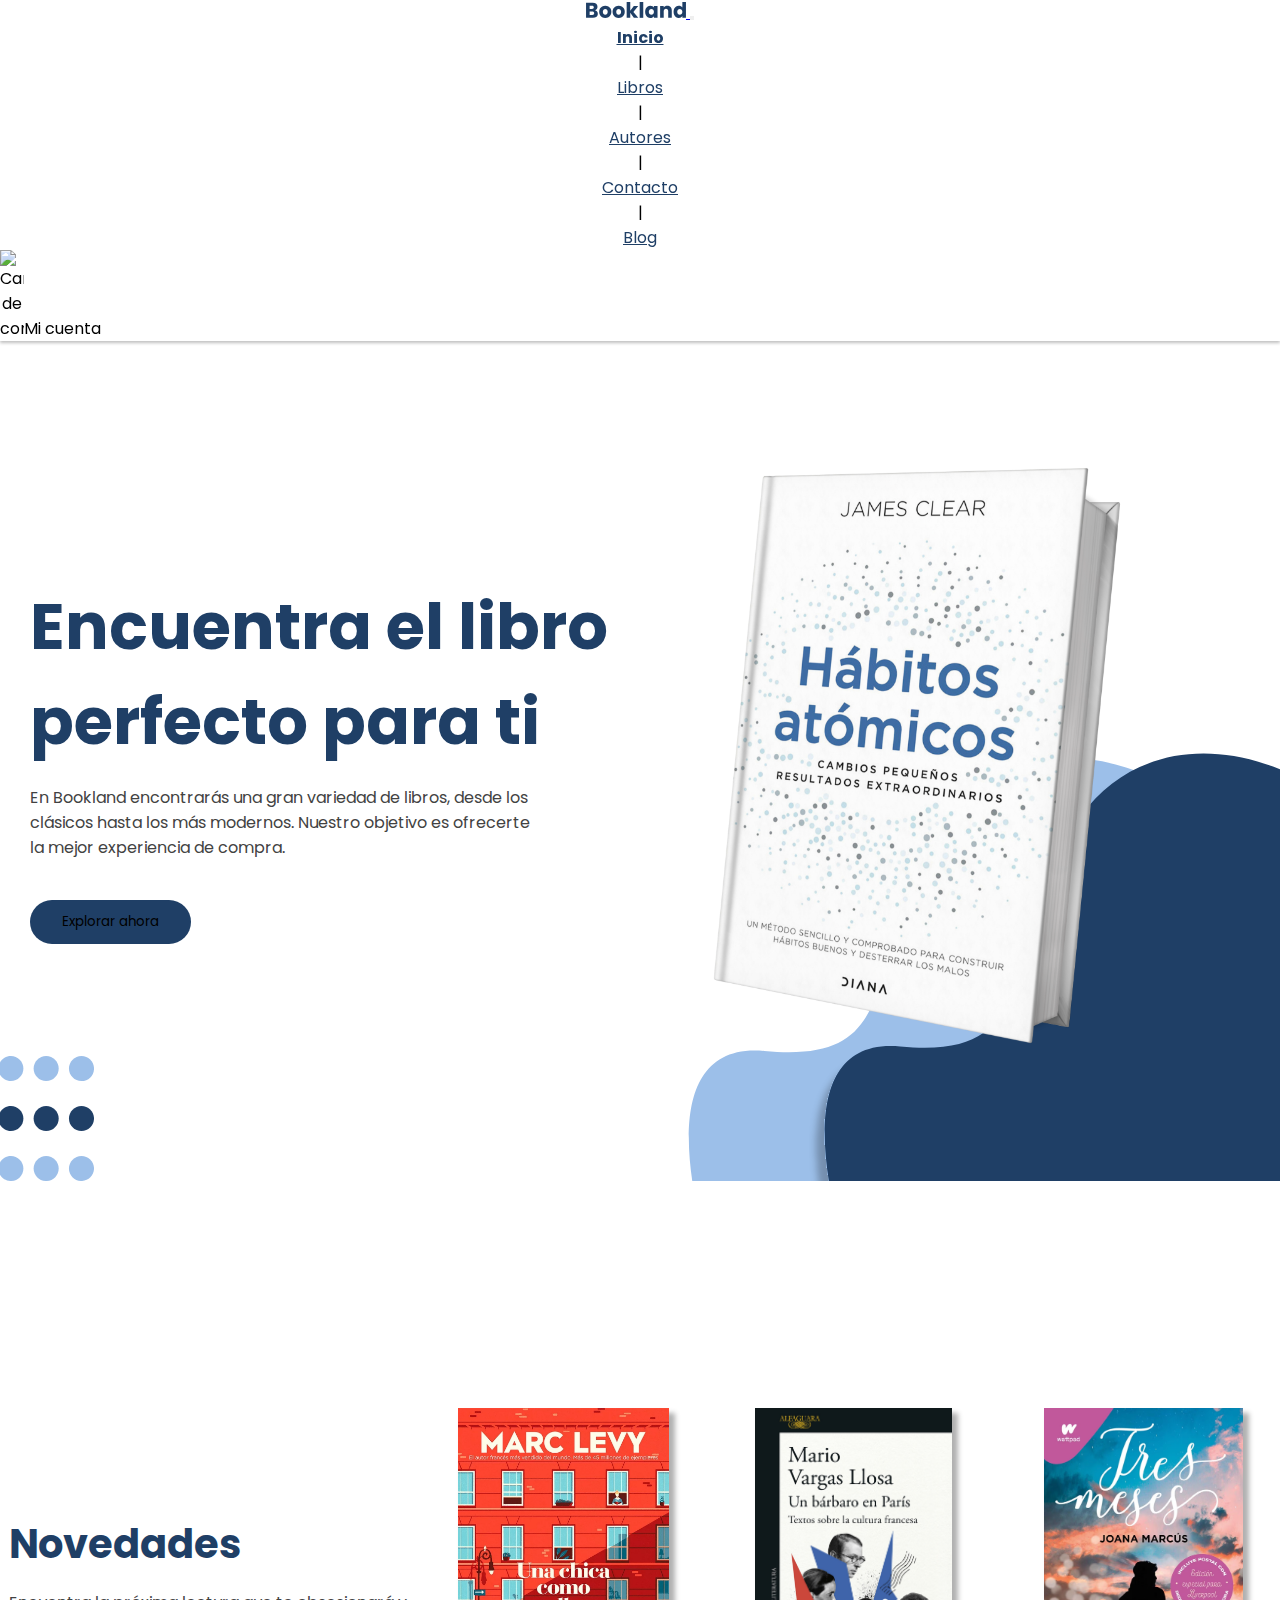
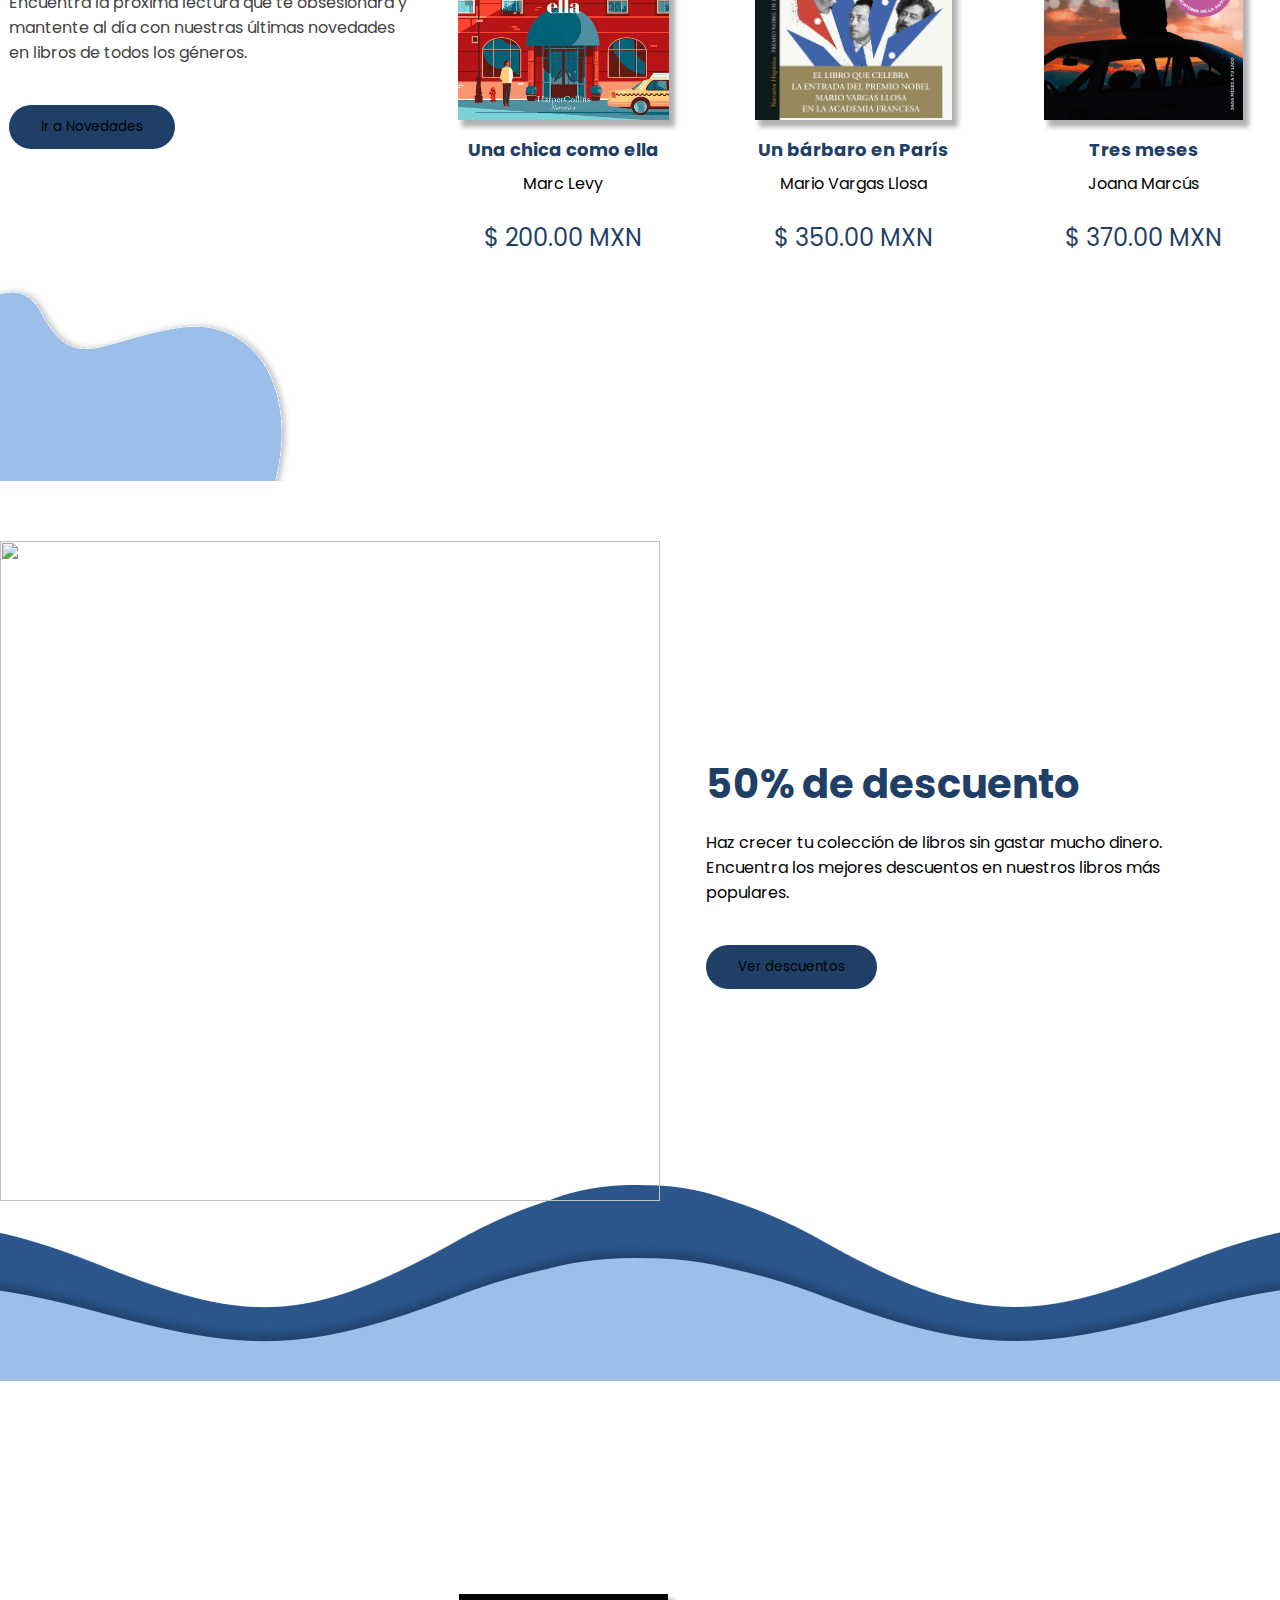
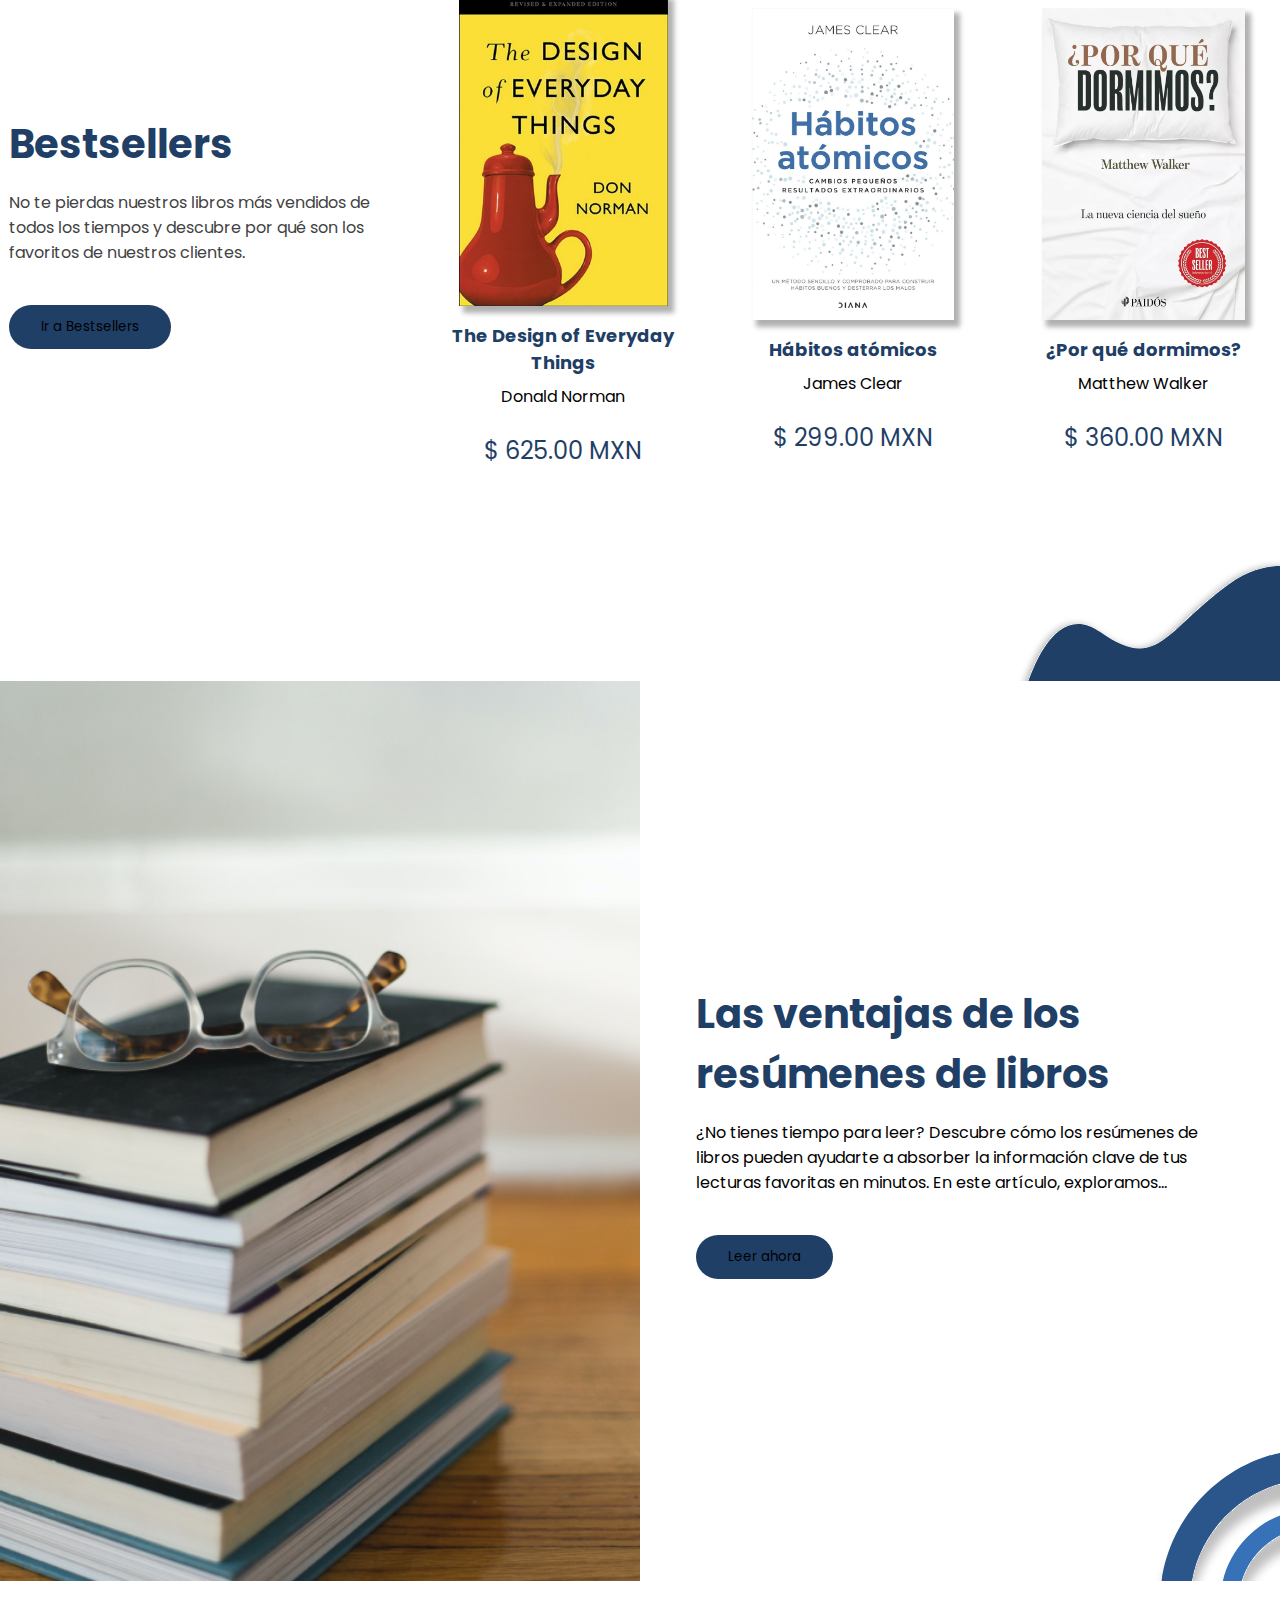
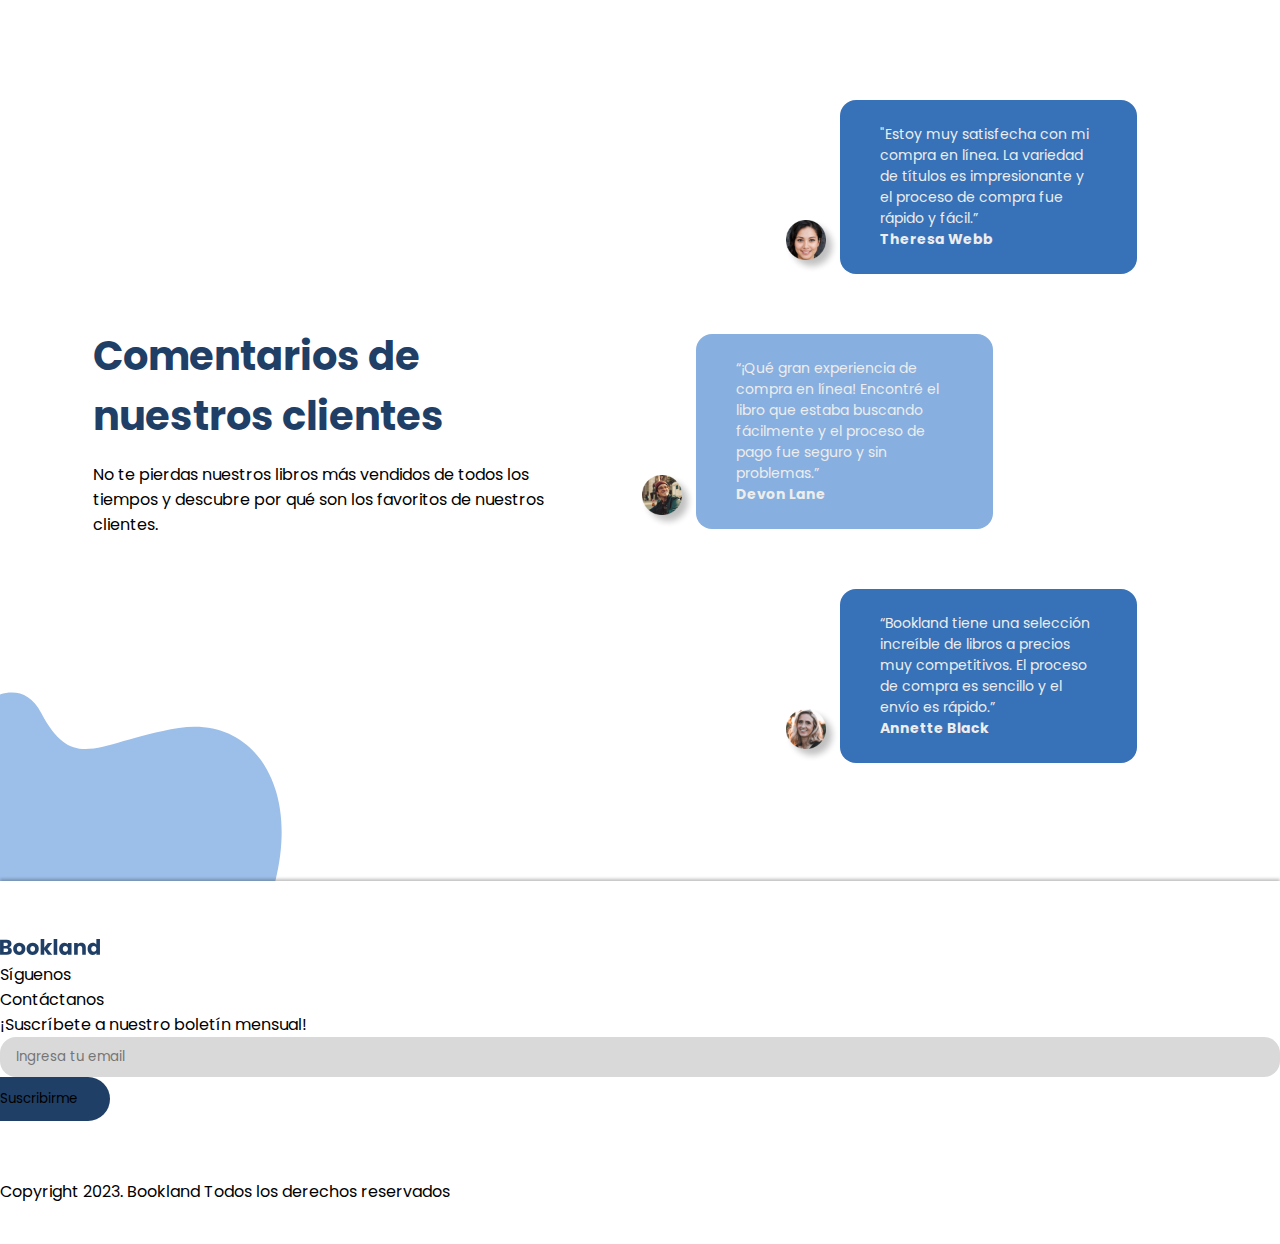
==== index.html @ 4fa84a50 "Modificaciones a los estilos con SASS y adición de nuevo contenido en la página Autores" ====
<!DOCTYPE html>
<html lang="es">
  <head>
    <meta charset="UTF-8" />
    <meta http-equiv="X-UA-Compatible" content="IE=edge" />
    <meta name="viewport" content="width=device-width, initial-scale=1.0" />
    <title>Bookland</title>
    <!-- Favicon -->
    <link rel="shortcut icon" href="./book.ico" type="image/x-icon" />
    <!-- Bootstrap -->
    <link
      href="https://cdn.jsdelivr.net/npm/bootstrap@5.3.0-alpha1/dist/css/bootstrap.min.css"
      rel="stylesheet"
      integrity="sha384-GLhlTQ8iRABdZLl6O3oVMWSktQOp6b7In1Zl3/Jr59b6EGGoI1aFkw7cmDA6j6gD"
      crossorigin="anonymous"
    />
    <!-- Estilos-->
    <link rel="stylesheet" href="./css/style.css" />
    <!-- Iconos -->
    <script
      src="https://kit.fontawesome.com/d3c2937a4b.js"
      crossorigin="anonymous"
    ></script>
  </head>

  <body>
    <!-- Cabecera -->
    <header>

      <nav class="navbar navbar-expand-lg">
        
        <div class="container fluid">
          <!-- Brand -->  
          <a class="navbar-brand" href="#">
            <img
              src="./assets/img/Logo/blue-logo.svg"
              width="100px"
              alt="Logo Bookland"
            />
          </a>

          <!-- Botón del menú -->
          <button class="navbar-toggler" type="button" data-bs-toggle="collapse" data-bs-target="#menu" aria-controls="menu" aria-expanded="false" aria-label="Toggle navigation">
            <span class="navbar-toggler-icon"></span>
          </button>

          <!-- Elementos del menú colapsable -->
          <div class="collapse navbar-collapse" id="menu">

            <ul class="ul-gap navbar-nav mb-2 mb-lg-0 justify-content-center align-items-center w-75">
                <li class="nav-item">
                    <a class="nav-link active nl" href="#">Inicio</a>
                </li>
                <div>|</div>
                <li class="nav-item">
                    <a class="nav-link nl" href="./pages/libros.html">Libros</a>
                </li>
                <div>|</div>
                <li class="nav-item">
                    <a class="nav-link nl" href="./pages/autores.html">Autores</a>
                </li>
                <div>|</div>
                <li class="nav-item">
                    <a class="nav-link nl" href="./pages/contacto.html">Contacto</a>
                </li>
                <div>|</div>
                <li class="nav-item">
                    <a class="nav-link nl" href="./pages/blog.html">Blog</a>
                </li>
            </ul>

            <div class="carrito-mi-cuenta-wrapper d-flex align-items-center">
                <img
                    src="./assets/img/Iconos/carrito.svg"
                    width="24px"
                    alt="Carrito de compra"
                />
                <p class="mb-0 ms-4">Mi cuenta</p>
            </div>

          </div>

        </div>

      </nav>

    </header>

    <!-- Contenido principal -->
    <main>
      <!-- <div class="container"> -->
        <!-- Section: Hero Home -->
          <section id="hero-home">
            <!-- <div class="d-flex align-items-center h-100 justify-content-around"> -->
            <div class="hero-text-wrapper">
              <div>
                <h1 class="title-hero-home">
                  Encuentra el libro perfecto para ti            
                </h1>
                <div class="home-paragraph-wrapper">
                  <p class="paragraph-section m-0">
                    En Bookland encontrarás una gran variedad de libros, desde los clásicos hasta los más modernos. Nuestro objetivo es ofrecerte la mejor experiencia de compra.
                  </p>
                </div>
                <button class="btn btn-primary cta-btn">Explorar ahora</button>
              </div>
              <div class="hero-dots-wrapper">
                <img
                  id="hero-dots"
                  src="./assets/img/SVGs/hero-dots.svg"
                  alt="Dots"
                />
              </div>
            </div>
            <div class="hero-image-home">
              <img
                id="atomic-habits-img"
                src="./assets/img/Header/atomic-habits-book-cover.png"
                alt="atomic-habits-book-cover"
              />
              <div class="hero-wavys-wrapper"></div>
            </div>
            <!-- </div> -->
          </section>

          <!-- Section: Novedades -->
          <section id="section-novedades">
            <div class="N-text-wrapper">
                <div>
                    <h2 class="subtitle">Novedades</h2>
                    <p class="paragraph-section">
                        Encuentra la próxima lectura que te obsesionará y mantente al día
                        con nuestras últimas novedades en libros de todos los géneros.
                    </p>
                    <button type="button" class="btn btn-primary cta-btn">
                        Ir a Novedades
                    </button>
                </div>
            </div>

            <div class="N-books-wrapper">
              <div class="N-book-card">
                <div class="book-cover">
                  <img
                    class="book-image"
                    src="./assets/img/Libros/una-chica-como-ella.jpeg"
                    alt="Cover del libro 'Volver a empezar'"
                  />
                </div>
                <div class="book-name">Una chica como ella</div>
                <div class="book-author">Marc Levy</div>
                <div class="book-price">$ 200.00 MXN</div>
              </div>
              <div class="N-book-card">
                <div class="book-cover">
                  <img
                    class="book-image"
                    src="./assets/img/Libros/un-barbaro-en-paris.jpeg"
                    alt="Cover del libro 'Un bárbaro en París'"
                  />
                </div>
                <div class="book-name">Un bárbaro en París</div>
                <div class="book-author">Mario Vargas Llosa</div>
                <div class="book-price">$ 350.00 MXN</div>
              </div>
              <div class="N-book-card">
                <div class="book-cover">
                  <img
                    class="book-image"
                    src="./assets/img/Libros/tres-meses.png"
                    alt="Cover del libro 'Tres meses'"
                  />
                </div>
                <div class="book-name">Tres meses</div>
                <div class="book-author">Joana Marcús</div>
                <div class="book-price">$ 370.00 MXN</div>
              </div>
            </div>

            <div class="N-wavy-light-blue">
              <img
                id="N-wavy-light-blue"
                src="./assets/img/SVGs/N-wavy-shape.svg"
                alt="Wavy light blue"
              />
            </div>
          </section>

          <!-- Section: Descuentos -->
          <section id="section-descuentos">
            <div class="D-img">
              <img
                src="./assets/img/Libros/libros-seccion-descuento-2.png"
                alt=""
              />
            </div>

            <div
              class="D-text-wrapper d-flex align-items-center justify-content-center flex-column flex-start"
            >
              <div>
                <h2 class="subtitle">50% de descuento</h2>
                <p>
                  Haz crecer tu colección de libros sin gastar mucho dinero.
                  Encuentra los mejores descuentos en nuestros libros más populares.
                </p>
                <button type="button" class="btn btn-primary cta-btn">
                  Ver descuentos
                </button>
              </div>
            </div>
            


            <!-- <div class="D-big-dark-blue-wavy-wrapper">
              <img
                id="D-big-dark-blue-wavy"
                src="./assets/img/SVGs/big-dark-blue-wavy.svg"
                alt="dark-blue-wavy"
              />
            </div>

            <div class="D-big-dark-blue-wavy-wrapper">
              <img
                id="D-big-light-blue-wavy"
                src="./assets/img/SVGs/big-light-blue-wavy.svg"
                alt="light-blue-wavy"
              />
            </div> -->
          </section>

          <!-- Section: Best Sellers -->
          <section id="section-best-sellers">

            <div class="N-text-wrapper">

              <div>  
                <h2 class="subtitle">Bestsellers</h2>
                <p class="paragraph-section">
                    No te pierdas nuestros libros más vendidos de todos los tiempos y
                    descubre por qué son los favoritos de nuestros clientes.
                </p>
                <button type="button" class="btn btn-primary cta-btn">
                    Ir a Bestsellers
                </button>
              </div>  

            </div>

            <div class="N-books-wrapper">
                
                <div class="N-book-card">
                    <div class="book-cover">
                    <img
                        class="book-image"
                        src="./assets/img/Libros/the-design-of-everyday-things.jpeg"
                        alt="Cover del libro 'El diseño de las cosas cotidianas'"
                    />
                    </div>
                    <div class="book-name">The Design of Everyday Things</div>
                    <div class="book-author">Donald Norman</div>
                    <div class="book-price">$ 625.00 MXN</div>
                </div>
                <div class="N-book-card">
                    <div class="book-cover">
                    <img
                        class="book-image"
                        src="./assets/img/Header/atomic-habits-img-2.png"
                        alt="Cover del libro 'Hábitos atómicos'"
                    />
                    </div>
                    <div class="book-name">Hábitos atómicos</div>
                    <div class="book-author">James Clear</div>
                    <div class="book-price">$ 299.00 MXN</div>
                </div>
                <div class="N-book-card">
                    <div class="book-cover">
                    <img
                        class="book-image"
                        src="./assets/img/Libros/por-que-dormimos.jpeg"
                        alt="Cover del libro '¿Por qué dormimos?'"
                    />
                    </div>
                    <div class="book-name">¿Por qué dormimos?</div>
                    <div class="book-author">Matthew Walker</div>
                    <div class="book-price">$ 360.00 MXN</div>
                </div>

            </div>

            <div class="BS-shapes">
              
              <img
                id="BS-right-wavy-shape"
                src="./assets/img/SVGs/BS-right-wavy-shape.svg"
                alt="Right wavy shape"
              />
              
            </div>
          </section>

          <!-- Section: Article Blog -->
          <section id="section-article-blog">
            <div class="AB-img-wrapper">
              <img
                class="AB-image"
                src="./assets/img/PNGs/unsplash_apcUIqOPEIo.png"
                alt=""
              />
            </div>

            <div class="AB-text-wrapper">
              <div>
                <h2 class="subtitle">Las ventajas de los resúmenes de libros</h2>
                <p>
                  ¿No tienes tiempo para leer? Descubre cómo los resúmenes de libros
                  pueden ayudarte a absorber la información clave de tus lecturas
                  favoritas en minutos. En este artículo, exploramos...
                </p>
                <button type="button" class="btn btn-primary cta-btn">
                  Leer ahora
                </button>
              </div>
            </div>

            <div class="AB-circles">
              <img
                id="AB-circles"
                src="./assets/img/SVGs/Art-circle-shapes.svg"
                alt="Circles"
              />
            </div>

          </section>

          <!-- Section: Comentarios Clientes -->
          <section id="section-comentarios-clientes">

                <div class="CC-text-wrapper">
                  <div>
                    <h2 class="subtitle">Comentarios de nuestros clientes</h2>
                    <p>
                      No te pierdas nuestros libros más vendidos de todos los tiempos
                      y descubre por qué son los favoritos de nuestros clientes.
                    </p>
                  </div>
                </div>
        
              <div class="CC-reviews-wrapper">
                <div class=review-impar-photo>
                  <div class="photo-costumer-wrapper">
                    <img class="photo-costumer" src="./assets/img/PNGs/foto-de-cliente.png" alt="photo-cliente-1">
                  </div>
                  <div class="review-impar">
                      <p class="comment-theresa-webb">
                          "Estoy muy satisfecha con mi compra en línea. La variedad de títulos es impresionante y el proceso de compra fue rápido y fácil.”
                      </p>

                      <p class="name-costumer">
                          Theresa Webb
                      </p>
                  </div>  
                </div>

                <div class=review-par-photo>
                  <div class="photo-costumer-wrapper">
                    <img class="photo-costumer" src="./assets/img/PNGs/foto-de-cliente-2.png" alt="photo-cliente-2">
                  </div>
                  <div class="review-par">
                      <p class="comment-devon-lane">
                          “¡Qué gran experiencia de compra en línea! Encontré el libro que estaba buscando fácilmente y el proceso de pago fue seguro y sin problemas.”
                      </p>

                      <p class="name-costumer">
                          Devon Lane
                      </p>
                  </div>
                </div>
                
                <div class=review-impar-photo>
                    <div class="photo-costumer-wrapper">
                    <img  class="photo-costumer" src="./assets/img/PNGs/foto-de-cliente-3.png" alt="photo-cliente-3">
                    </div>
                    <div class="review-impar">
                        <p class="comment-annette-black">
                            “Bookland tiene una selección increíble de libros a precios muy competitivos. El proceso de compra es sencillo y el envío es rápido.”
                        </p>

                        <p class="name-costumer">
                            Annette Black
                        </p>

                    </div> 
                </div>  
              </div>

            <div class="CC-wavy-light-blue">
              <img
                id="CC-wavy-light-blue"
                src="./assets/img/SVGs/SC-wavy-light-blue.svg"
                alt="Wavy light blue"
              />
          
          </section>

      <!-- </div> -->

    </main>

    <!-- Pie de página -->
    <footer class="footer">
      <div class="d-flex justify-content-around">
        <div>
          <img
            src="./assets/img/Logo/blue-logo.svg"
            width="100px"
            alt="Logo Bookland"
          />
        </div>

        <div>
          <p>Síguenos</p>
          <div class="social-media-icons-wrapper">
            <a
              href="https://www.facebook.com/LibreriaBonillaMX/?locale=es_LA"
              target="_blank"
              ><i class="fab fa-facebook"></i
            ></a>
            <a
              href="https://www.instagram.com/libreriabonilla/?hl=es"
              target="_blank"
              ><i class="fab fa-instagram"></i
            ></a>
          </div>
        </div>

        <div>
          <p>Contáctanos</p>
        </div>

        <div>
          <p>¡Suscríbete a nuestro boletín mensual!</p>
          <div class="d-flex align-items-center">
            <input
              class="footer-suscription-input"
              type="text"
              placeholder="Ingresa tu email"
            />
            <button id="button-suscribe" class="btn btn-primary cta-btn">
              Suscribirme
            </button>
          </div>
        </div>
      </div>

      <div class="copyright-wrapper d-flex justify-content-around w-100">
        <p>Copyright 2023. Bookland Todos los derechos reservados</p>
      </div>
    </footer>
    <!-- JavaScript de Bootstrap -->
    <script src="https://cdn.jsdelivr.net/npm/bootstrap@5.3.0-alpha3/dist/js/bootstrap.bundle.min.js" integrity="sha384-ENjdO4Dr2bkBIFxQpeoTz1HIcje39Wm4jDKdf19U8gI4ddQ3GYNS7NTKfAdVQSZe" crossorigin="anonymous"></script>
  </body>
</html>
---- css/style.css ----
@charset "UTF-8";
/* Imports */
@import url("https://fonts.googleapis.com/css2?family=Poppins:ital,wght@0,300;0,400;0,500;0,600;1,300;1,400;1,500;1,600&display=swap");
/* Variables */
* {
  margin: 0;
  padding: 0;
  box-sizing: border-box;
  font-family: "Poppins";
}

/* Estilos del Header */
header {
  box-shadow: 0px 2px 3px rgba(0, 0, 0, 0.25);
  position: sticky;
  top: 0;
  background-color: white;
  z-index: 1;
}

/* Estilos nav */
.navbar {
  text-align: center;
}

.navbar-menu {
  list-style: none;
  margin: 10px;
}

.link-navbar {
  text-decoration: none;
  font-size: 14px;
  color: #1F3F66;
}

.ul-gap {
  gap: 24px;
}

.carrito-mi-cuenta-wrapper {
  display: flex;
  align-items: end;
}

.nav-link {
  color: #1F3F66;
}

.nav-link.active {
  font-weight: bold;
}

section {
  height: 100vh;
}

/* Estilos de la Hero Home Index */
.hero-image-home img {
  width: 100%;
  max-width: 430px;
  margin-left: -100px;
}

#hero-home {
  position: relative;
  display: grid;
  grid-template-columns: 1fr 1fr;
  height: calc(100vh - 60px);
  width: 100%;
}

.hero-text-wrapper {
  display: flex;
  flex-direction: column;
  justify-content: center;
  align-items: center;
  width: 100%;
}

.hero-text-wrapper div:first-child {
  max-width: 580px;
}

.title-hero-home {
  font-size: 64px;
  font-weight: bold;
  color: #1F3F66;
  margin-bottom: 16px;
}

.home-paragraph-wrapper {
  max-width: 500px;
}

.hero-image-home {
  position: relative;
  display: flex;
  flex-direction: column;
  justify-content: center;
  align-items: center;
  width: 100%;
}

.book-image {
  object-fit: cover;
  height: 100%;
  box-shadow: 5px 6px 5px 1px rgba(0, 0, 0, 0.31);
}

.cta-btn {
  background-color: #1F3F66;
  margin-top: 40px;
  border: 0;
  border-radius: 32px;
  padding: 12px 32px;
}

.cta-btn:hover, .cta-btn:active {
  background-color: #9CBFE9 !important;
}

.hero-dots-wrapper {
  position: absolute;
  width: 100%;
  bottom: 0;
  left: 0;
}

.hero-wavys-wrapper {
  position: absolute;
  width: 100%;
  height: 100%;
  background-image: url("../assets/img/SVGs/hero-wavy-shapes.svg");
  background-size: contain;
  background-position: bottom right;
  background-repeat: no-repeat;
  z-index: -2;
}

#hero-dots {
  position: absolute;
  left: 0;
  bottom: 0;
  z-index: -1;
}

.paragraph-section {
  font-size: 16px;
  font-weight: regular;
  color: #424242;
  margin: 8px 0 0 0;
}

/* Responsive de la Hero Home Index */
@media screen and (max-width: 991px) {
  #hero-home {
    display: grid;
    grid-template-columns: 1fr;
  }
}
/* Section Novedades Index */
#section-novedades {
  position: relative;
  display: grid;
  grid-template-columns: 0.5fr 1fr;
  height: 100vh;
}

.N-text-wrapper {
  display: flex;
  flex-direction: column;
  justify-content: center;
  align-items: center;
  width: 100%;
}

.N-text-wrapper div:first-child {
  max-width: 409px;
}

.N-books-wrapper {
  display: flex;
  justify-content: center;
  align-items: center;
  width: 100%;
  gap: 40px;
  overflow: hidden;
}

.N-book-card {
  width: 250px;
  display: flex;
  flex-direction: column;
  align-items: center;
}

.book-cover {
  width: 250px;
  height: 312px;
  /* overflow: hidden; */
  text-align: center;
}

.book-name {
  font-size: 18px;
  font-weight: bold;
  color: #1F3F66;
  margin-top: 16px;
  text-align: center;
}

.book-author {
  margin-top: 8px;
}

.book-price {
  font-size: 24px;
  color: #1F3F66;
  margin-top: 24px;
}

.N-wavy-light-blue {
  position: absolute;
  width: 100%;
  height: 100%;
  overflow: hidden;
  z-index: -2;
}

#N-wavy-light-blue {
  position: absolute;
  left: 0;
  bottom: 0;
}

/* Responsive de la Sección Novedades Index */
@media screen and (max-width: 991px) {
  #section-novedades {
    display: grid;
    grid-template-columns: 1fr;
    grid-template-rows: 0.4fr 0.45fr;
  }
}
/* Section descuentos Index */
#section-descuentos {
  position: relative;
  display: grid;
  grid-template-columns: repeat(2, 1fr);
  height: 100vh;
  background-image: url("../assets/img/PNGs/wavys-section-descuento.png");
  background-repeat: repeat-x;
  background-position: bottom;
}

.D-img {
  display: flex;
  justify-content: center;
  align-items: center;
  margin: 0 auto;
  width: 100%;
  height: 100%;
}

.D-img img {
  width: 660px;
  height: 660px;
  margin-bottom: 120px;
}

.D-text-wrapper {
  display: flex;
  flex-direction: column;
  justify-content: center;
  align-items: center;
  width: 100%;
}

.D-text-wrapper div:first-child {
  max-width: 529px;
  margin-bottom: 120px;
}

.subtitle {
  font-size: 40px;
  font-weight: bold;
  color: #1F3F66;
  margin-bottom: 16px;
}

.D-big-dark-blue-wavy-wrapper {
  position: absolute;
  width: 100%;
  height: 100%;
  overflow: hidden;
  top: 0;
  z-index: -2;
}

#D-big-dark-blue-wavy {
  width: 100%;
  position: absolute;
  right: 0;
  bottom: 0;
}

.D-big-light-blue-wavy {
  position: absolute;
  width: 100%;
  height: 100%;
  overflow: hidden;
  top: 0;
  z-index: -1;
}

#D-big-light-blue-wavy {
  width: 100%;
  position: absolute;
  right: 0;
  bottom: -32px;
}

/* Responsive de la Sección Descuentos Index */
@media screen and (max-width: 991px) {
  #section-descuentos {
    display: grid;
    grid-template-columns: 1fr;
    grid-template-rows: 0.5fr 0.3fr;
  }
}
/* Section: Bestsellers Index */
#section-best-sellers {
  position: relative;
  display: grid;
  grid-template-columns: 0.5fr 1fr;
  grid-template-rows: 1fr;
  height: 100vh;
}

#BS-shapes {
  position: absolute;
  width: 100%;
  height: 100%;
  overflow: hidden;
  top: 0;
}

#BS-right-wavy-shape {
  position: absolute;
  right: 0;
  bottom: 0;
}

/* Responsive de la Sección Best Sellers Index */
@media screen and (max-width: 991px) {
  #section-best-sellers {
    display: grid;
    grid-template-columns: 1fr;
    grid-template-rows: 0.4fr 0.5fr;
  }
}
/* Section: Article Blog Index */
#section-article-blog {
  position: relative;
  display: grid;
  grid-template-columns: repeat(2, 1fr);
  height: 100vh;
}

.AB-text-wrapper {
  display: flex;
  flex-direction: column;
  justify-content: center;
  align-items: center;
  width: 100%;
}

.AB-text-wrapper div:first-child {
  max-width: 529px;
}

.AB-img-wrapper {
  display: flex;
  flex-direction: column;
  justify-content: center;
  align-items: start;
  width: 100%;
  overflow: hidden;
}

.AB-image {
  object-fit: cover;
  height: 100%;
}

.AB-circles {
  position: absolute;
  width: 100%;
  height: 100%;
  overflow: hidden;
  top: 0;
  z-index: -2;
}

#AB-circles {
  position: absolute;
  left: 1150px;
  bottom: 0;
}

/* Responsive de la Sección Article Blog Index */
@media screen and (max-width: 991px) {
  #section-article-blog {
    display: grid;
    grid-template-columns: 1fr;
    grid-template-rows: 0.8fr 1fr;
  }
  .AB-image {
    height: 100%;
    width: 100%;
  }
}
/* Section: Comentarios Clientes Index */
#section-comentarios-clientes {
  position: relative;
  display: grid;
  grid-template-columns: repeat(2, 1fr);
  height: 100vh;
}

.CC-text-wrapper {
  display: flex;
  flex-direction: column;
  justify-content: center;
  align-items: center;
  width: 100%;
}

.CC-text-wrapper div:first-child {
  max-width: 454px;
}

.CC-reviews-wrapper {
  display: flex;
  flex-direction: column;
  justify-content: center;
  align-items: center;
  gap: 60px;
  width: 100%;
  color: #ededed;
  font-size: 14px;
  padding: 40px auto;
}

.review-impar-photo {
  display: flex;
  justify-content: center;
  align-items: end;
}

.review-impar {
  background-color: #3771B8;
  padding: 24px 40px;
  border-radius: 16px;
  max-width: 297px;
  max-height: 208px;
}

.review-par-photo {
  display: flex;
  justify-content: center;
  align-items: end;
  align-self: start;
}

.review-par {
  background-color: #87AFE0;
  padding: 24px 40px;
  border-radius: 16px;
  max-width: 297px;
  max-height: 208px;
}

.name-costumer {
  font-weight: bold;
}

.photo-costumer-wrapper {
  max-width: 56px;
  max-height: 56px;
}

.photo-costumer {
  width: 100%;
  height: 100%;
}

.CC-wavy-light-blue {
  position: absolute;
  width: 100%;
  height: 100%;
  overflow: hidden;
  top: 0;
  z-index: -2;
}

#CC-wavy-light-blue {
  position: absolute;
  left: 0;
  bottom: 0;
}

.color-dark-blue {
  color: #1F3F66;
}

.copyright-wrapper {
  margin-top: 58px;
}

/* Responsive de la Sección Comentarios Clientes Index */
@media screen and (max-width: 991px) {
  #section-comentarios-clientes {
    display: grid;
    grid-template-columns: 1fr;
  }
}
/* Estilos página de libros */
.section-books-banner {
  width: 100%;
  height: 100%;
}

.banner-s-books {
  width: 100%;
}

/* Estilos página de Contacto */
#contacto-ubicacion {
  display: grid;
  grid-template-columns: 1fr 1fr;
  height: 100vh;
}

.C-text-wrapper {
  display: flex;
  flex-direction: column;
  justify-content: center;
  align-items: center;
  width: 100%;
}

.C-text-wrapper div:first-child {
  max-width: 520px;
}

.bookstore-illustration {
  display: flex;
  flex-direction: column;
  justify-content: center;
  align-items: center;
  width: 100%;
}

.bookstore-illustration div:first-child {
  max-width: 559px;
}

.bookstore-illustration-wrapper {
  max-width: 560px;
  max-height: 472px;
}

.bs-illustration {
  width: 100%;
  height: 100%;
}

#section-mapa-wrapper {
  background-color: #ededed;
  height: auto;
  margin-bottom: 80px;
}

.map-title {
  font-size: 24px;
  font-weight: normal;
  color: #2A568C;
  text-align: center;
  padding-top: 64px;
  padding-bottom: 64px;
  margin-bottom: 0px;
}

.mapa-wrapper {
  padding-bottom: 80px;
}

.map {
  flex-grow: 1;
}

.title-contacto {
  font-size: 44px;
  font-weight: bold;
  color: #1F3F66;
  margin-bottom: 16px;
}

.contact-paragraph-thanks {
  font-size: 18px;
  color: #1F3F66;
  font-weight: 600;
}

.contacto-mapa {
  width: 539px;
  height: 418px;
}

.contacto-mapa iframe {
  width: 100%;
  height: 100%;
}

.contact-wavies-wrapper {
  position: absolute;
  width: 100%;
  height: 100%;
  overflow: hidden;
  top: 0;
  z-index: -1;
}

#contact-left-top-wavy {
  position: absolute;
  left: 0;
  top: 64px;
  z-index: -1;
}

#contact-right-bottom-wavy {
  position: absolute;
  right: 0;
  bottom: 0;
  z-index: -1;
}

.blue-space-left {
  background-color: #1F3F66;
  position: relative;
}

#white-circles {
  position: absolute;
  top: 40px;
  right: -5px;
}

#C-left-wavy-shape {
  position: absolute;
  left: 0;
  bottom: 0;
}

.contacto-formulario-wrapper h1 {
  font-weight: 600;
  font-size: 56px;
  color: #1F3F66;
  margin-top: 108px;
}

#section-contacto-formulario {
  display: grid;
  grid-template-columns: repeat(2, 1fr);
  height: 100%;
}

.contacto-formulario-wrapper {
  margin-left: 80px;
  min-width: 512px;
}

.form-label {
  font-weight: 600;
  font-size: 20px;
  color: #1F3F66;
}

.input, .box-message {
  border: 0;
  background-color: #D9D9D9;
  display: block;
  border-radius: 16px;
  padding: 10px 16px;
  margin-top: 6px;
  margin-bottom: 32px;
  width: 90%;
}

.box-message {
  margin-bottom: 0;
}

.btn-group-wrapper {
  width: 90%;
  margin-bottom: 80px;
}

/* Responsive de la Página de Contacto 
Sección Contacto Ubicación */
@media screen and (max-width: 991px) {
  #contacto-ubicacion {
    display: grid;
    grid-template-columns: 1fr;
    margin: auto 80px;
  }
}
/* Responsive de la Página de Contacto 
Sección Contacto Formulario */
@media screen and (max-width: 991px) {
  #section-contacto-formulario {
    display: grid;
    grid-template-columns: 1fr;
  }
}
/* Estilos del Footer */
footer {
  z-index: 10;
  padding: 56px 0 40px;
  background-color: white;
  box-shadow: 0px -2px 3px rgba(0, 0, 0, 0.25);
}

.social-media-icons-wrapper {
  display: flex;
  align-items: center;
  gap: 24px;
}

.social-media-icons-wrapper a {
  color: #1F3F66;
  font-size: 32px;
  text-decoration: none;
}

.footer-suscription-input {
  border: 0;
  background-color: #D9D9D9;
  border-radius: 16px;
  padding: 10px 16px;
  width: 100%;
}

#button-suscribe {
  margin: 0;
  transform: translateX(-32px);
}

/*# sourceMappingURL=style.css.map */
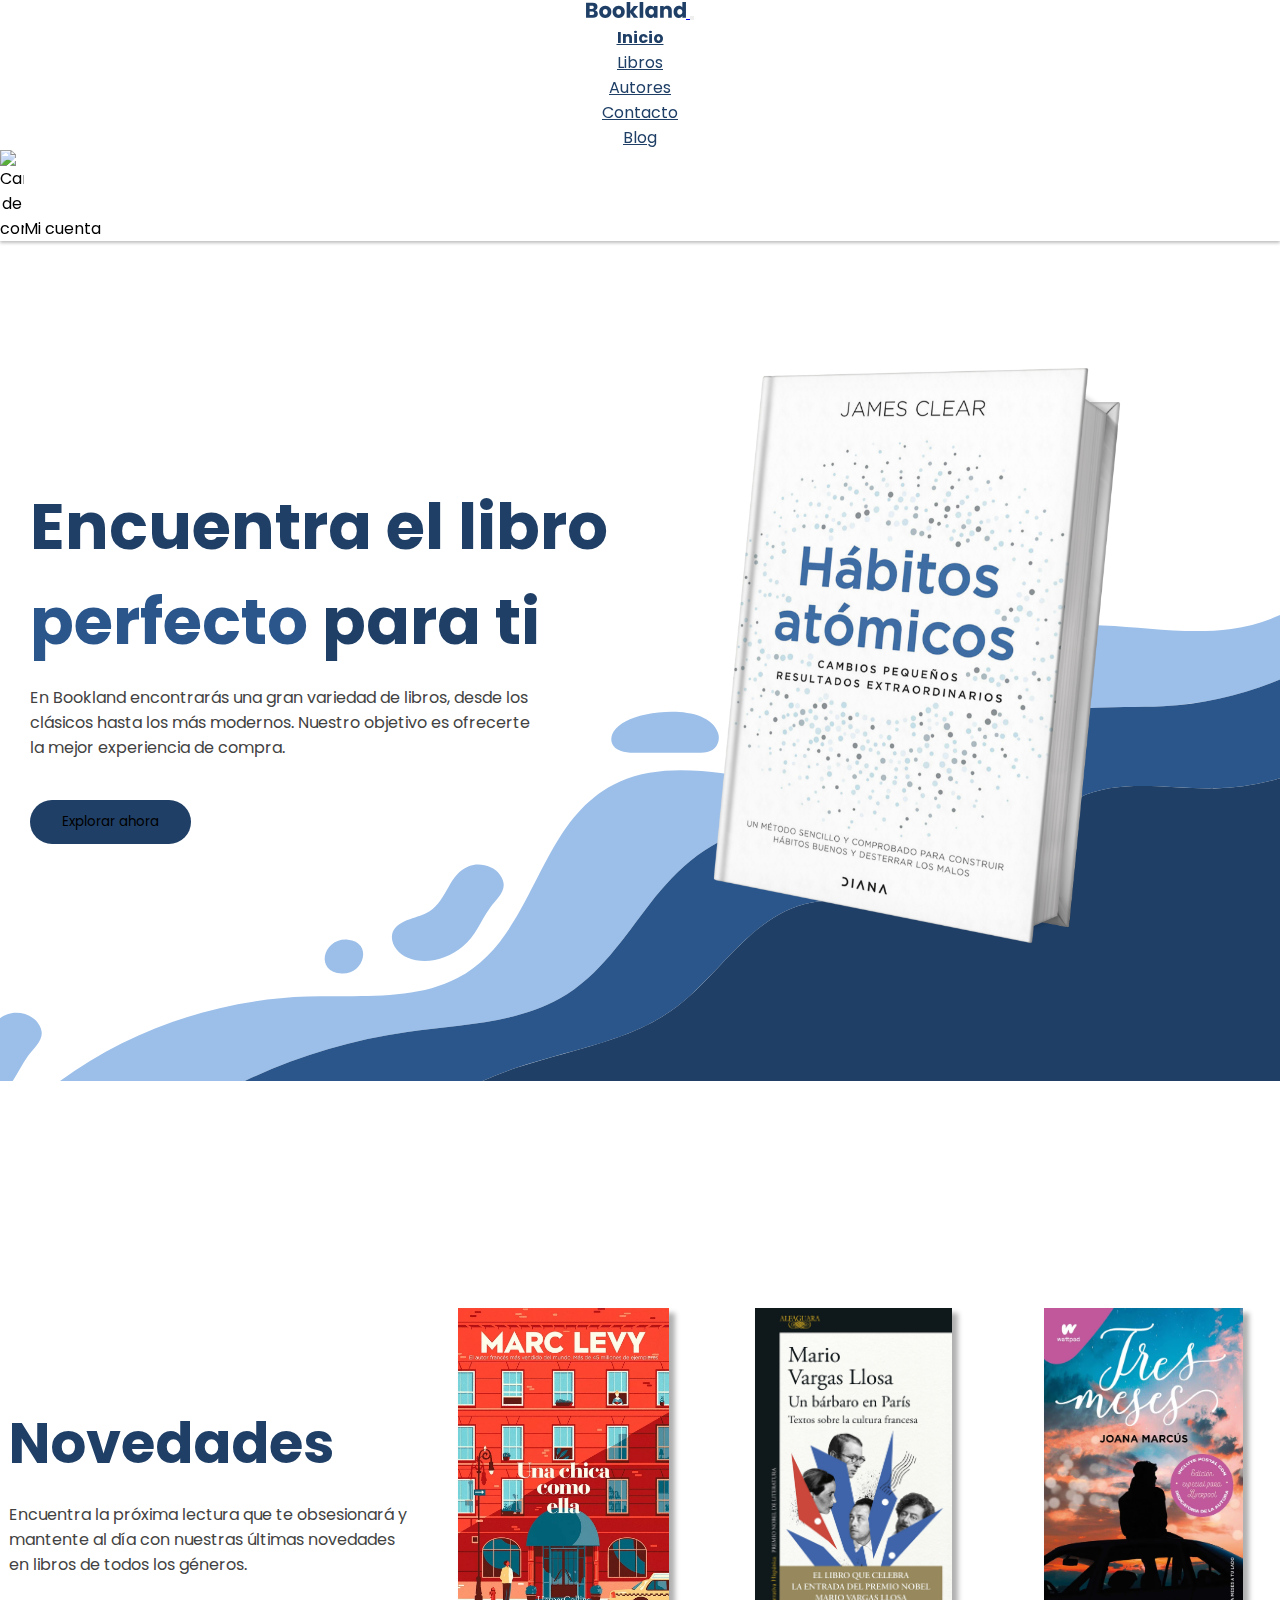
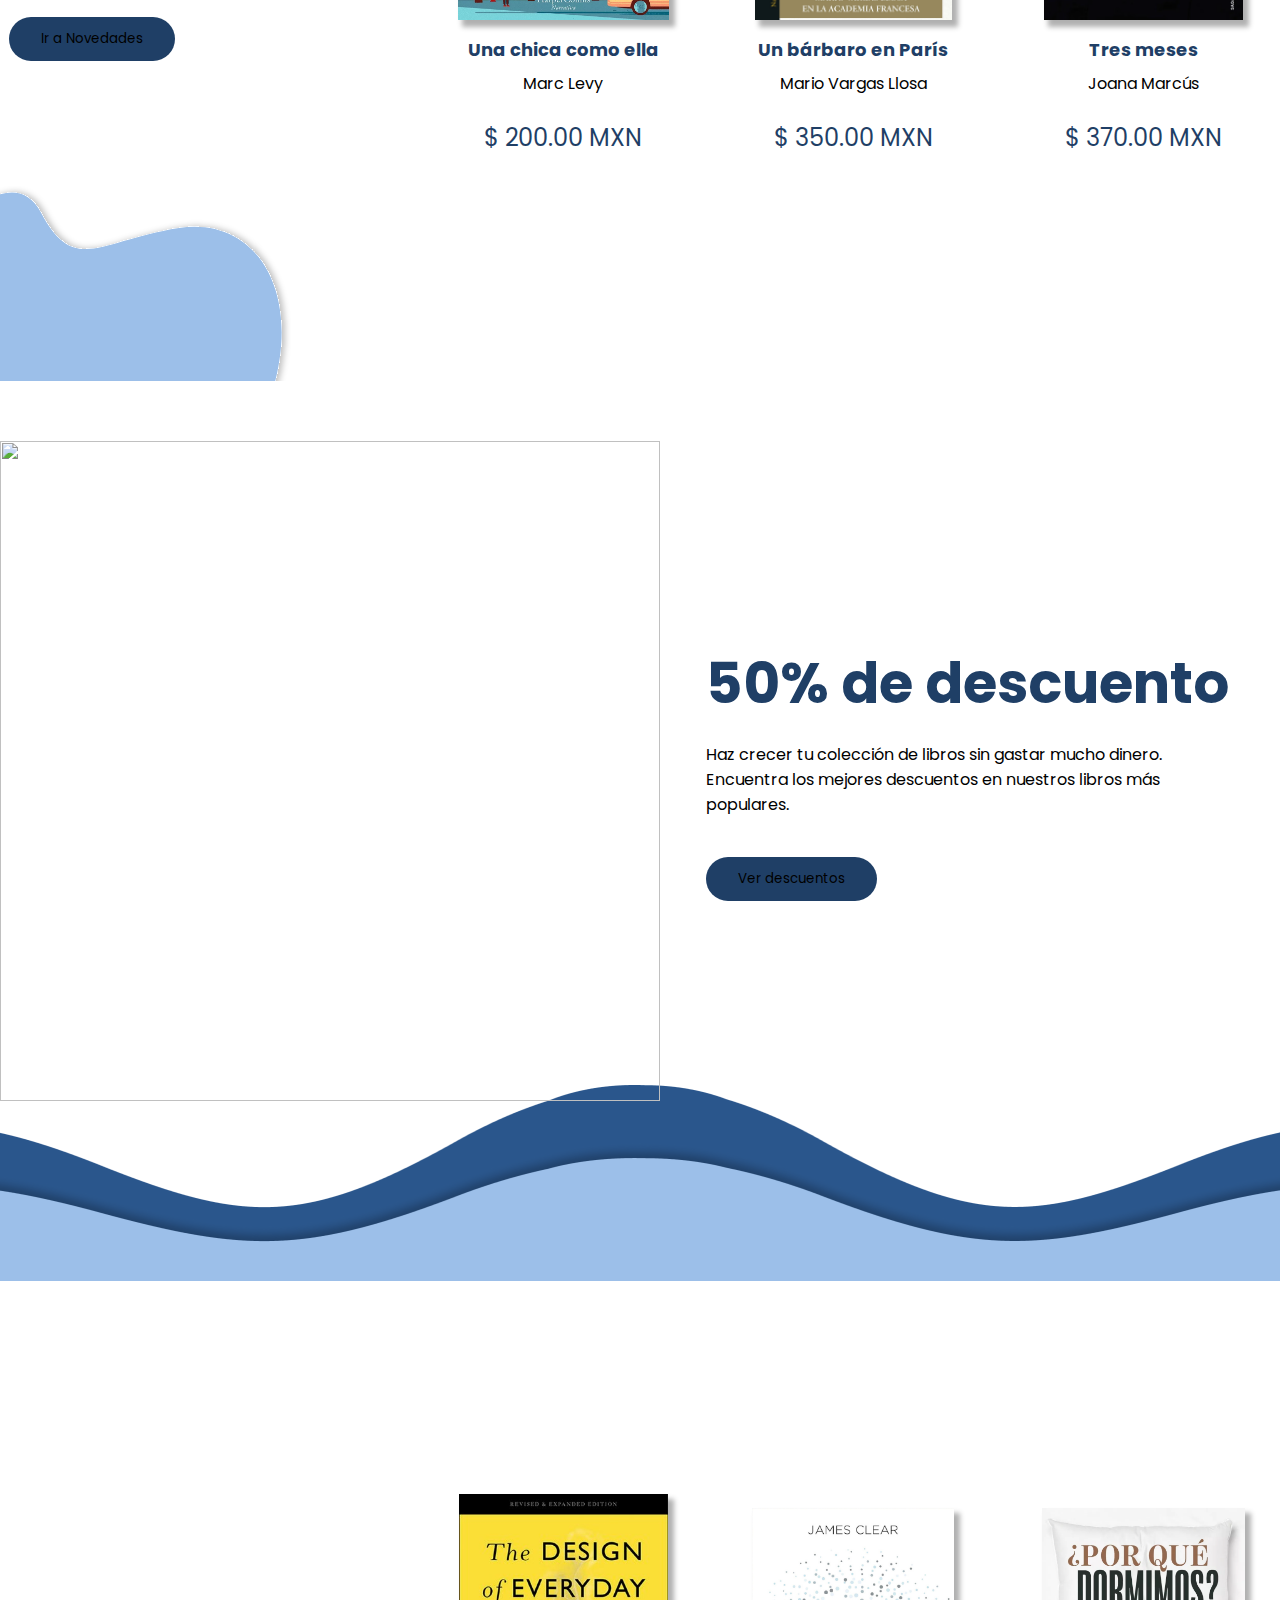
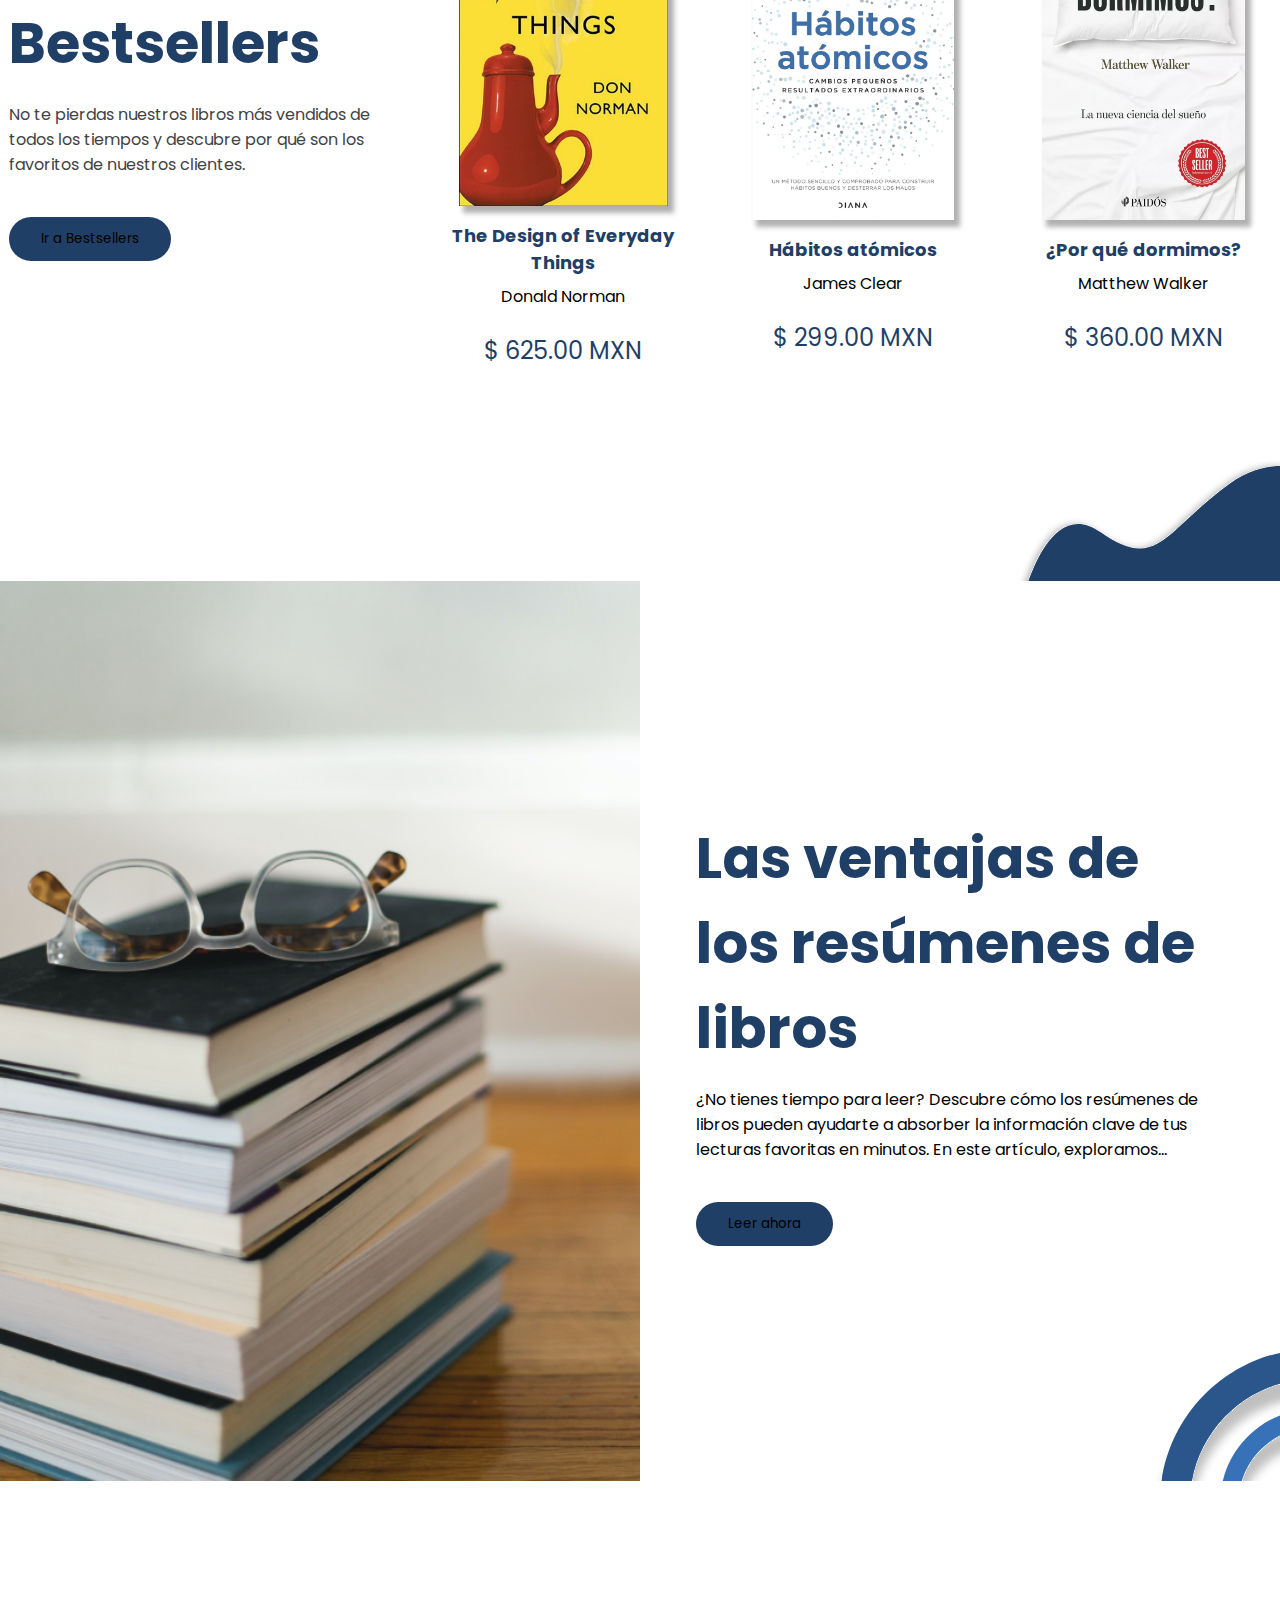
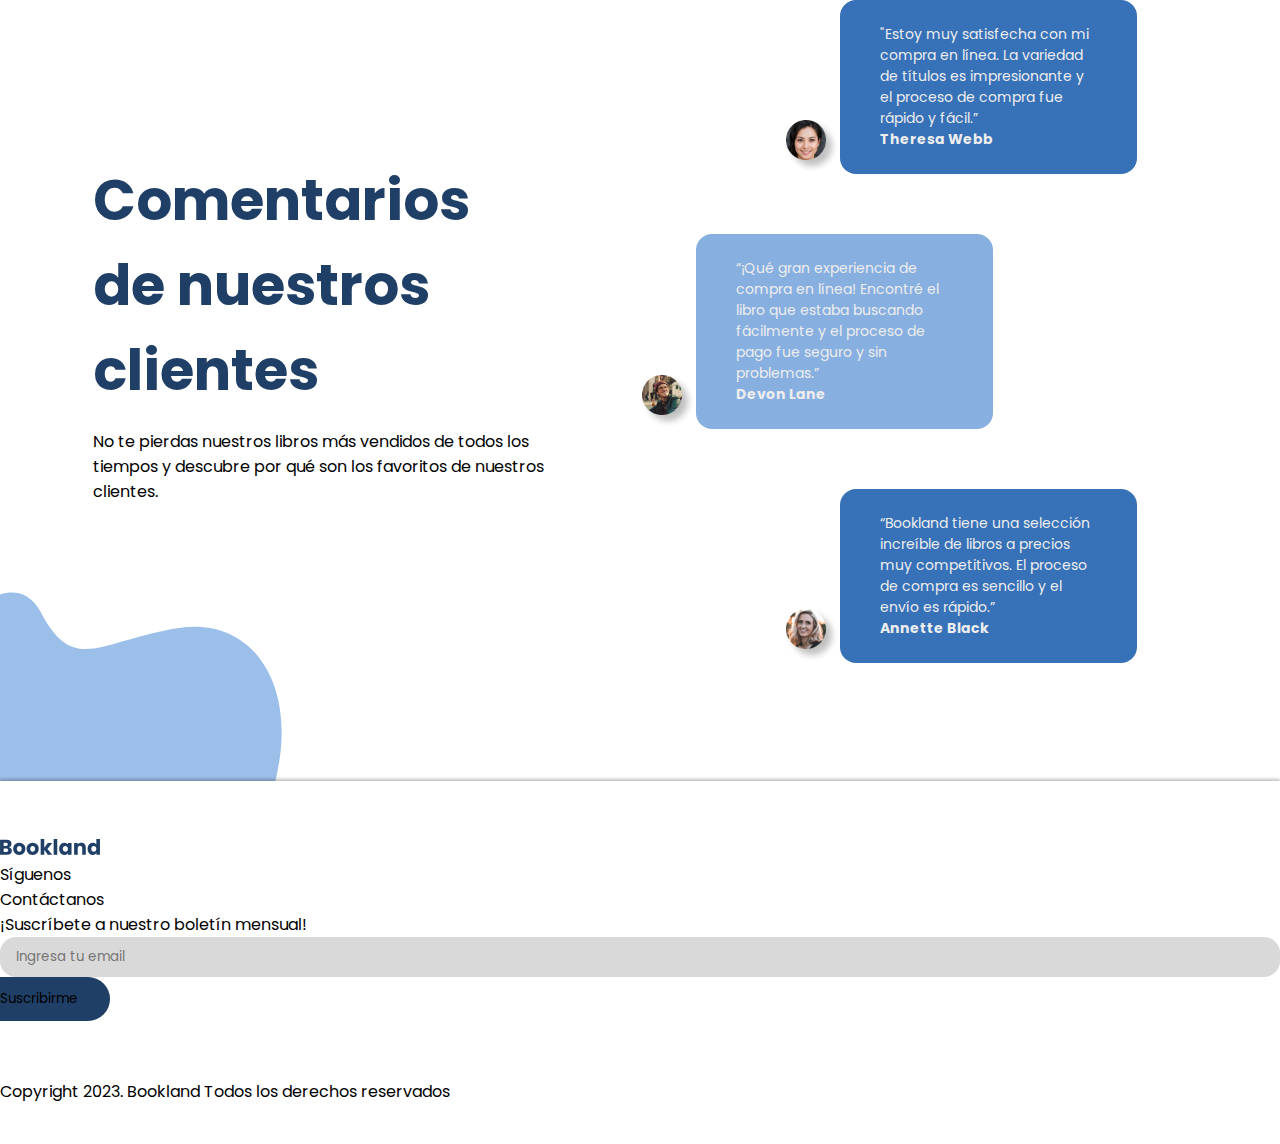
==== commit eb56b4c9: "Estilos y nuevo contenido" ====
--- a/index.html
+++ b/index.html
@@ -51,19 +51,19 @@
                 <li class="nav-item">
                     <a class="nav-link active nl" href="#">Inicio</a>
                 </li>
-                <div>|</div>
+    
                 <li class="nav-item">
                     <a class="nav-link nl" href="./pages/libros.html">Libros</a>
                 </li>
-                <div>|</div>
+                
                 <li class="nav-item">
                     <a class="nav-link nl" href="./pages/autores.html">Autores</a>
                 </li>
-                <div>|</div>
+                
                 <li class="nav-item">
                     <a class="nav-link nl" href="./pages/contacto.html">Contacto</a>
                 </li>
-                <div>|</div>
+                
                 <li class="nav-item">
                     <a class="nav-link nl" href="./pages/blog.html">Blog</a>
                 </li>
@@ -91,11 +91,11 @@
       <!-- <div class="container"> -->
         <!-- Section: Hero Home -->
           <section id="hero-home">
-            <!-- <div class="d-flex align-items-center h-100 justify-content-around"> -->
+          
             <div class="hero-text-wrapper">
               <div>
                 <h1 class="title-hero-home">
-                  Encuentra el libro perfecto para ti            
+                  Encuentra el libro <span class="color-perfect">perfecto</span> para ti            
                 </h1>
                 <div class="home-paragraph-wrapper">
                   <p class="paragraph-section m-0">
@@ -104,23 +104,16 @@
                 </div>
                 <button class="btn btn-primary cta-btn">Explorar ahora</button>
               </div>
-              <div class="hero-dots-wrapper">
-                <img
-                  id="hero-dots"
-                  src="./assets/img/SVGs/hero-dots.svg"
-                  alt="Dots"
-                />
-              </div>
-            </div>
+            </div>
+            
             <div class="hero-image-home">
               <img
                 id="atomic-habits-img"
                 src="./assets/img/Header/atomic-habits-book-cover.png"
                 alt="atomic-habits-book-cover"
               />
-              <div class="hero-wavys-wrapper"></div>
-            </div>
-            <!-- </div> -->
+            </div>
+            
           </section>
 
           <!-- Section: Novedades -->
@@ -457,6 +450,7 @@
         <p>Copyright 2023. Bookland Todos los derechos reservados</p>
       </div>
     </footer>
+    
     <!-- JavaScript de Bootstrap -->
     <script src="https://cdn.jsdelivr.net/npm/bootstrap@5.3.0-alpha3/dist/js/bootstrap.bundle.min.js" integrity="sha384-ENjdO4Dr2bkBIFxQpeoTz1HIcje39Wm4jDKdf19U8gI4ddQ3GYNS7NTKfAdVQSZe" crossorigin="anonymous"></script>
   </body>
--- a/css/style.css
+++ b/css/style.css
@@ -14,8 +14,9 @@
   box-shadow: 0px 2px 3px rgba(0, 0, 0, 0.25);
   position: sticky;
   top: 0;
-  background-color: white;
+  background-color: rgba(255, 255, 255, 0.8);
   z-index: 1;
+  backdrop-filter: blur(5px);
 }
 
 /* Estilos nav */
@@ -35,7 +36,7 @@
 }
 
 .ul-gap {
-  gap: 24px;
+  gap: 48px;
 }
 
 .carrito-mi-cuenta-wrapper {
@@ -43,11 +44,29 @@
   align-items: end;
 }
 
-.nav-link {
-  color: #1F3F66;
-}
-
-.nav-link.active {
+.nl {
+  color: #1F3F66 !important;
+  position: relative;
+}
+
+.nl::before {
+  content: "";
+  display: block;
+  position: absolute;
+  bottom: 8px;
+  left: 10%;
+  width: 80%;
+  height: 3px;
+  background-color: #1F3F66;
+  transform: scaleX(0);
+  transition: transform 0.3s ease;
+}
+
+.nl:hover::before {
+  transform: scaleX(1);
+}
+
+.nl.active {
   font-weight: bold;
 }
 
@@ -68,6 +87,10 @@
   grid-template-columns: 1fr 1fr;
   height: calc(100vh - 60px);
   width: 100%;
+  background-image: url(../assets/img/SVGs/wavys-hero-home.svg);
+  background-repeat: no-repeat;
+  background-position: bottom;
+  background-size: contain;
 }
 
 .hero-text-wrapper {
@@ -87,6 +110,10 @@
   font-weight: bold;
   color: #1F3F66;
   margin-bottom: 16px;
+}
+
+.color-perfect {
+  color: #2A568C;
 }
 
 .home-paragraph-wrapper {
@@ -118,6 +145,10 @@
 
 .cta-btn:hover, .cta-btn:active {
   background-color: #9CBFE9 !important;
+}
+
+.wavys-hero-home {
+  z-index: -2;
 }
 
 .hero-dots-wrapper {
@@ -282,7 +313,7 @@
 }
 
 .subtitle {
-  font-size: 40px;
+  font-size: 56px;
   font-weight: bold;
   color: #1F3F66;
   margin-bottom: 16px;
@@ -535,7 +566,69 @@
   width: 100%;
 }
 
+/*Estilos Sección Autores */
+#section-autores-destacados {
+  height: 100%;
+}
+
+.AD-title-wrapper {
+  display: flex;
+  flex-direction: column;
+  justify-content: center;
+  align-items: center;
+  width: 100%;
+}
+
+.row {
+  --bs-gutter-x: 1.5rem;
+  --bs-gutter-y: 0;
+  display: flex;
+  flex-wrap: wrap;
+  margin-top: calc(var(--bs-gutter-y) * -1);
+  margin-right: calc(var(--bs-gutter-x) * -0.5);
+  margin-left: calc(var(--bs-gutter-x) * -0.5);
+}
+
+.card .card-img, .card-v .card-img {
+  width: 100%;
+  height: 100%;
+  border-radius: 15px;
+  object-fit: cover;
+  position: absolute;
+  transition: all 1s;
+  filter: brightness(65%);
+}
+
+.card-img-overlay {
+  position: absolute;
+  top: 0;
+  right: 0;
+  bottom: 0;
+  left: 0;
+  padding: 1rem;
+  border-radius: calc(0.25rem - 1px);
+}
+
+.card, .card-v {
+  border-radius: 15px;
+  width: 100%;
+  height: 50vh;
+  margin-bottom: 30px;
+  border: none;
+}
+
+.card-v h3 {
+  position: relative;
+  top: 70%;
+  font-weight: 700;
+  font-size: 28px;
+  word-wrap: break-word;
+  color: rgb(255, 255, 255);
+  text-align: center;
+}
+
 /* Estilos página de Contacto */
+/* Sección Visítanos */
 #contacto-ubicacion {
   display: grid;
   grid-template-columns: 1fr 1fr;
@@ -551,7 +644,7 @@
 }
 
 .C-text-wrapper div:first-child {
-  max-width: 520px;
+  max-width: 650px;
 }
 
 .bookstore-illustration {
@@ -576,41 +669,30 @@
   height: 100%;
 }
 
-#section-mapa-wrapper {
-  background-color: #ededed;
-  height: auto;
-  margin-bottom: 80px;
-}
-
-.map-title {
-  font-size: 24px;
-  font-weight: normal;
-  color: #2A568C;
-  text-align: center;
-  padding-top: 64px;
-  padding-bottom: 64px;
-  margin-bottom: 0px;
+/* Sección Mapa */
+#section-mapa {
+  height: 30%;
+  margin-bottom: 60px;
+  /*width: 100%;
+  background-image: url(../assets/img/SVGs/wavys-hero-home.svg);
+  background-repeat: no-repeat;
+  background-position: bottom;
+  background-size: cover; */
 }
 
 .mapa-wrapper {
-  padding-bottom: 80px;
+  display: flex;
+  /*justify-content: center;
+  align-items: end;
+  height: 80%;*/
 }
 
 .map {
+  /*position: absolute;
+  width: 840px;
+  height: 560px;*/
+  border-radius: 24px;
   flex-grow: 1;
-}
-
-.title-contacto {
-  font-size: 44px;
-  font-weight: bold;
-  color: #1F3F66;
-  margin-bottom: 16px;
-}
-
-.contact-paragraph-thanks {
-  font-size: 18px;
-  color: #1F3F66;
-  font-weight: 600;
 }
 
 .contacto-mapa {
@@ -623,79 +705,50 @@
   height: 100%;
 }
 
-.contact-wavies-wrapper {
-  position: absolute;
-  width: 100%;
-  height: 100%;
-  overflow: hidden;
-  top: 0;
-  z-index: -1;
-}
-
-#contact-left-top-wavy {
-  position: absolute;
-  left: 0;
-  top: 64px;
-  z-index: -1;
-}
-
-#contact-right-bottom-wavy {
-  position: absolute;
-  right: 0;
-  bottom: 0;
-  z-index: -1;
-}
-
-.blue-space-left {
-  background-color: #1F3F66;
-  position: relative;
-}
-
-#white-circles {
-  position: absolute;
-  top: 40px;
-  right: -5px;
-}
-
-#C-left-wavy-shape {
-  position: absolute;
-  left: 0;
-  bottom: 0;
-}
-
-.contacto-formulario-wrapper h1 {
-  font-weight: 600;
-  font-size: 56px;
-  color: #1F3F66;
-  margin-top: 108px;
-}
-
+/* Sección Formulario */
 #section-contacto-formulario {
   display: grid;
   grid-template-columns: repeat(2, 1fr);
-  height: 100%;
+  gap: 56px;
+  overflow: hidden;
+  margin-bottom: 60px;
+}
+
+.books-pattern {
+  background-image: url(../assets/img/JPEGs/libros-azul.jpg);
+  background-size: cover;
 }
 
 .contacto-formulario-wrapper {
-  margin-left: 80px;
-  min-width: 512px;
+  display: flex;
+  flex-direction: column;
+  justify-content: center;
+  align-items: start;
+  width: 100%;
+}
+
+.contacto-formulario-wrapper h2 {
+  font-weight: 600;
+  font-size: 40px;
+  color: #1F3F66;
+  margin-top: 108px;
 }
 
 .form-label {
   font-weight: 600;
-  font-size: 20px;
+  font-size: 16px;
   color: #1F3F66;
 }
 
 .input, .box-message {
   border: 0;
-  background-color: #D9D9D9;
+  background-color: #F6F8FA;
   display: block;
-  border-radius: 16px;
+  border-radius: 8px;
   padding: 10px 16px;
   margin-top: 6px;
   margin-bottom: 32px;
-  width: 90%;
+  width: 600px;
 }
 
 .box-message {
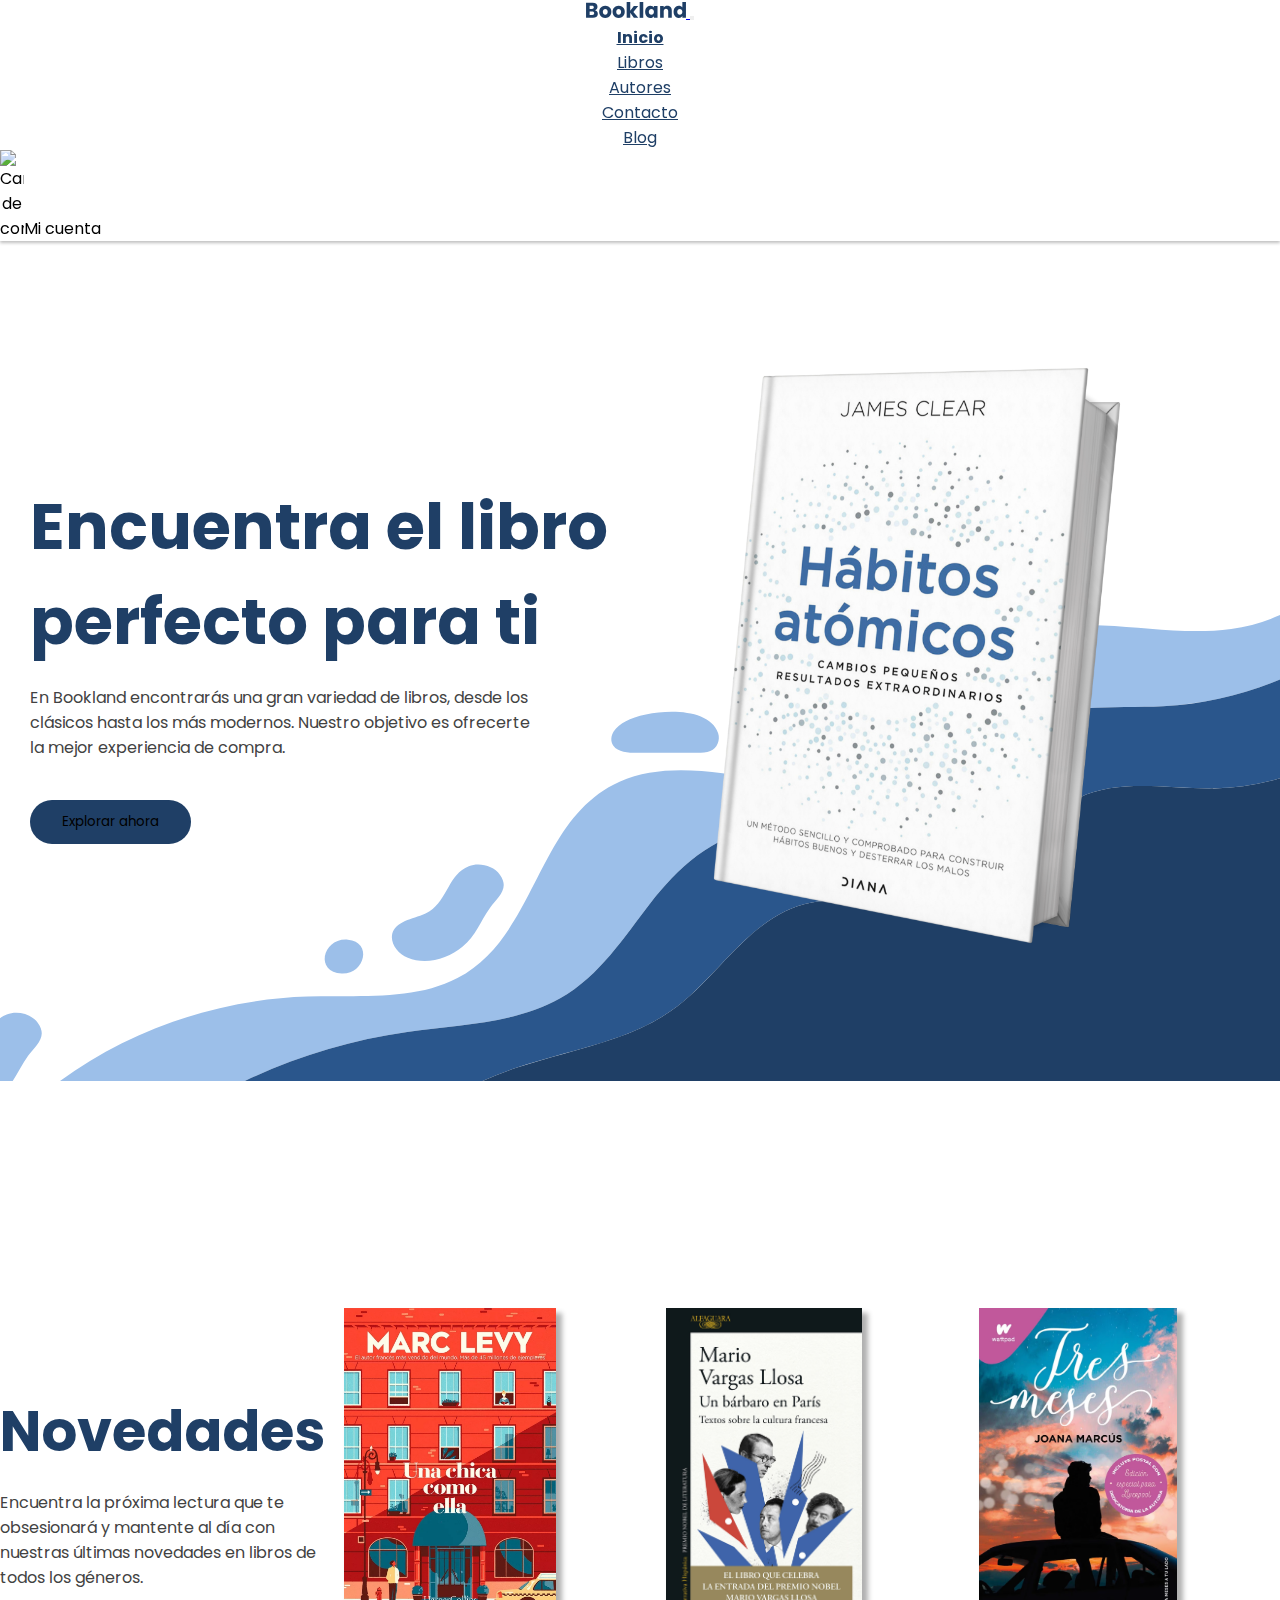
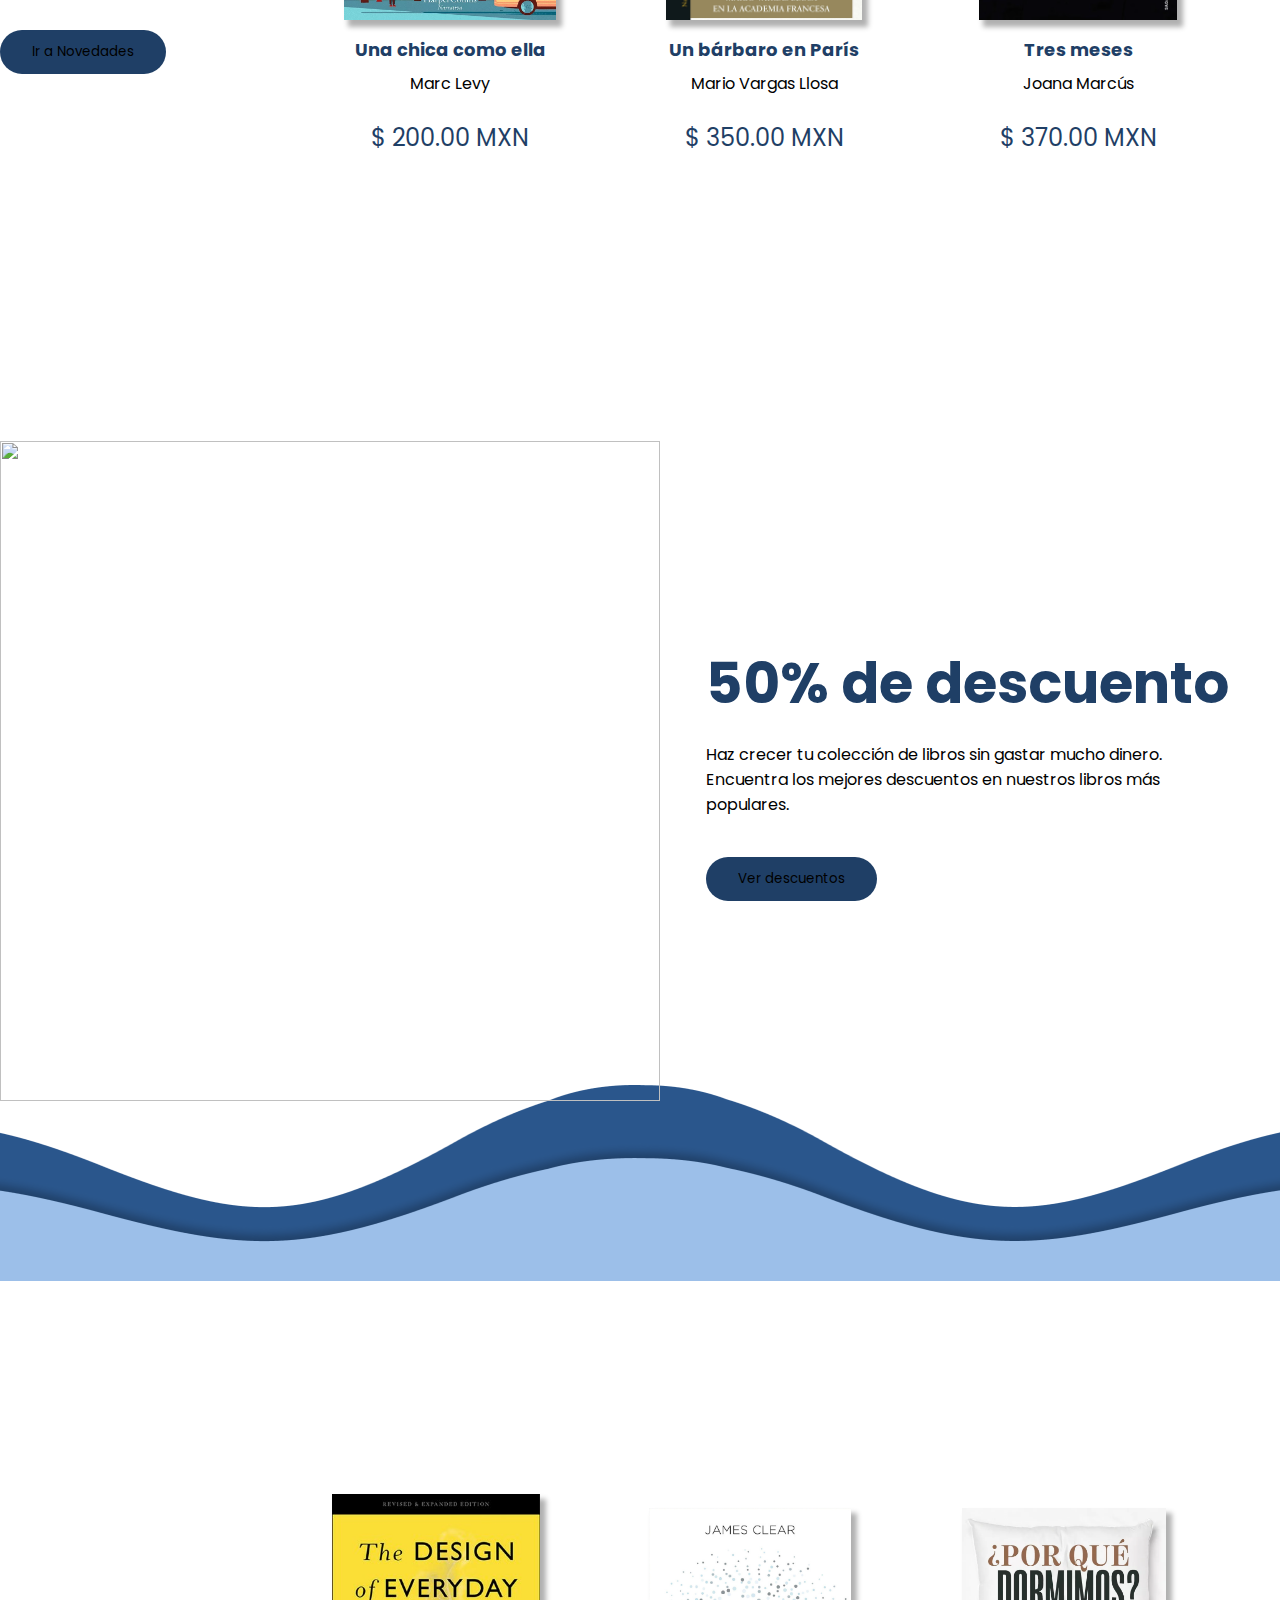
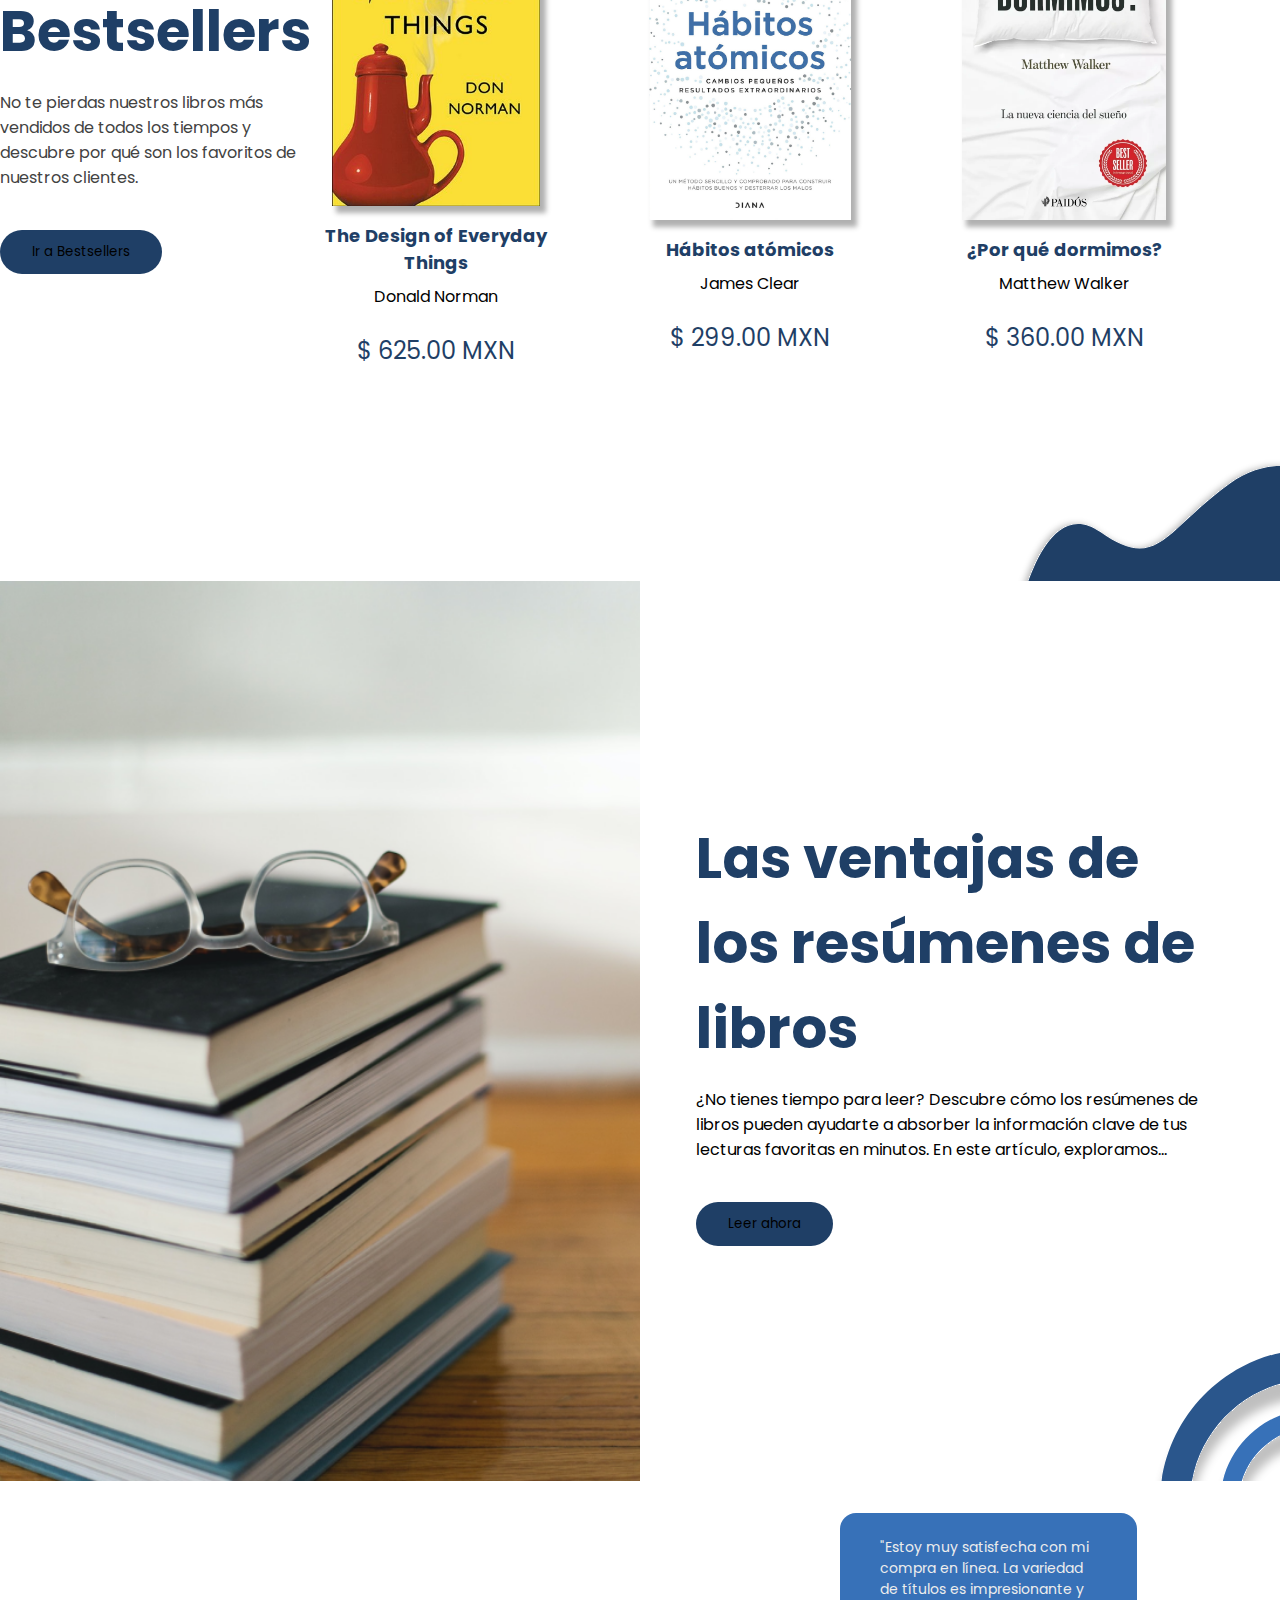
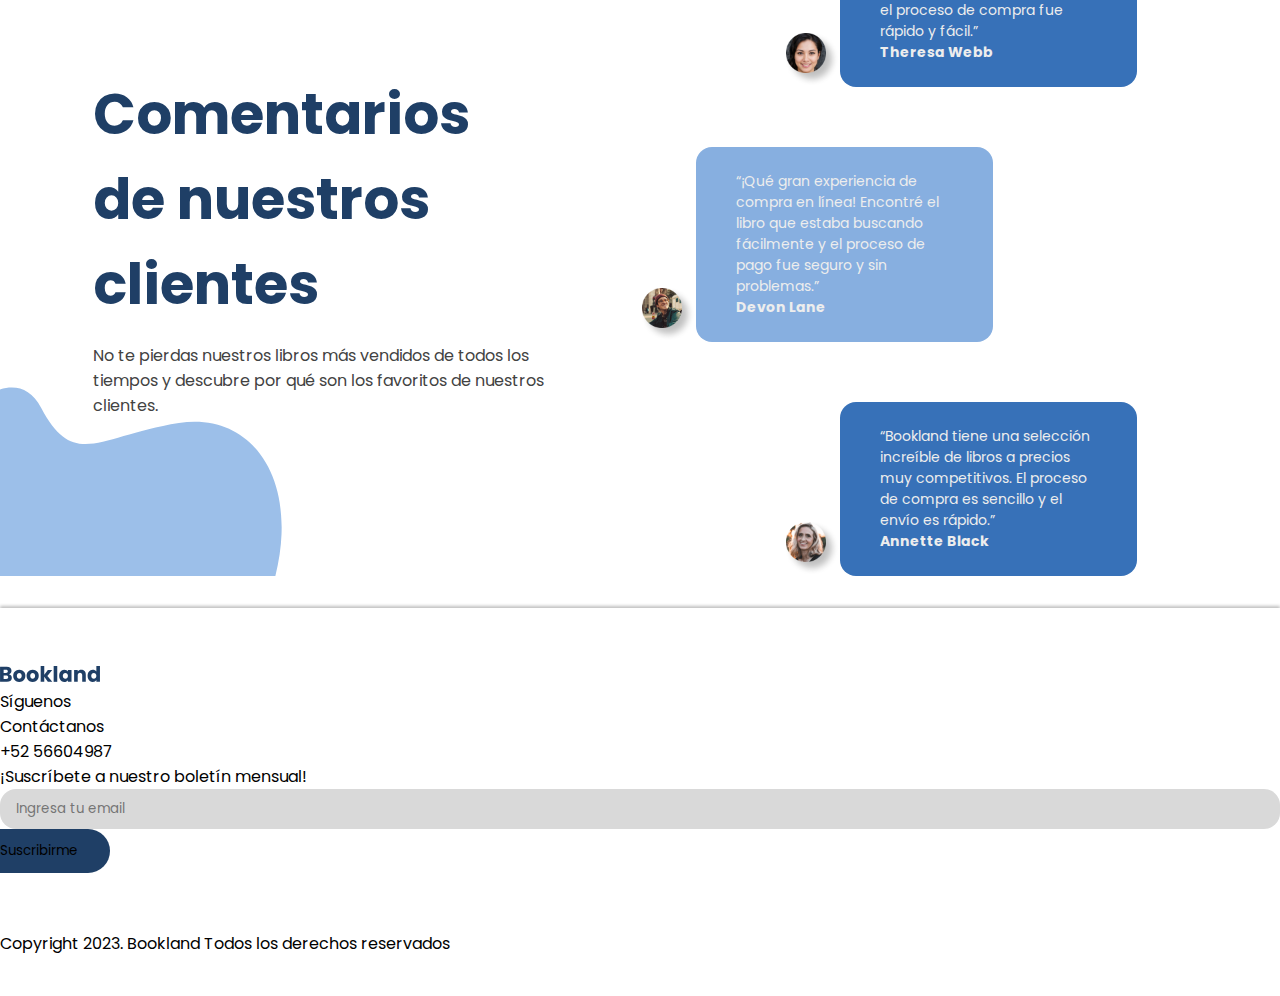
==== commit e18b32fc: "Trabajo de responsive y estilados" ====
--- a/index.html
+++ b/index.html
@@ -93,9 +93,9 @@
           <section id="hero-home">
           
             <div class="hero-text-wrapper">
-              <div>
+              <div class="content-text">
                 <h1 class="title-hero-home">
-                  Encuentra el libro <span class="color-perfect">perfecto</span> para ti            
+                  Encuentra el libro perfecto para ti            
                 </h1>
                 <div class="home-paragraph-wrapper">
                   <p class="paragraph-section m-0">
@@ -105,7 +105,7 @@
                 <button class="btn btn-primary cta-btn">Explorar ahora</button>
               </div>
             </div>
-            
+
             <div class="hero-image-home">
               <img
                 id="atomic-habits-img"
@@ -119,7 +119,7 @@
           <!-- Section: Novedades -->
           <section id="section-novedades">
             <div class="N-text-wrapper">
-                <div>
+                <div class="content-text">
                     <h2 class="subtitle">Novedades</h2>
                     <p class="paragraph-section">
                         Encuentra la próxima lectura que te obsesionará y mantente al día
@@ -170,19 +170,13 @@
               </div>
             </div>
 
-            <div class="N-wavy-light-blue">
-              <img
-                id="N-wavy-light-blue"
-                src="./assets/img/SVGs/N-wavy-shape.svg"
-                alt="Wavy light blue"
-              />
-            </div>
+      
           </section>
 
           <!-- Section: Descuentos -->
           <section id="section-descuentos">
             <div class="D-img">
-              <img
+              <img class="book-descuento-image"
                 src="./assets/img/Libros/libros-seccion-descuento-2.png"
                 alt=""
               />
@@ -191,9 +185,9 @@
             <div
               class="D-text-wrapper d-flex align-items-center justify-content-center flex-column flex-start"
             >
-              <div>
+              <div class="content-text">
                 <h2 class="subtitle">50% de descuento</h2>
-                <p>
+                <p class="paragraph-descuentos-index">
                   Haz crecer tu colección de libros sin gastar mucho dinero.
                   Encuentra los mejores descuentos en nuestros libros más populares.
                 </p>
@@ -202,24 +196,6 @@
                 </button>
               </div>
             </div>
-            
-
-
-            <!-- <div class="D-big-dark-blue-wavy-wrapper">
-              <img
-                id="D-big-dark-blue-wavy"
-                src="./assets/img/SVGs/big-dark-blue-wavy.svg"
-                alt="dark-blue-wavy"
-              />
-            </div>
-
-            <div class="D-big-dark-blue-wavy-wrapper">
-              <img
-                id="D-big-light-blue-wavy"
-                src="./assets/img/SVGs/big-light-blue-wavy.svg"
-                alt="light-blue-wavy"
-              />
-            </div> -->
           </section>
 
           <!-- Section: Best Sellers -->
@@ -227,7 +203,7 @@
 
             <div class="N-text-wrapper">
 
-              <div>  
+              <div class="content-text">  
                 <h2 class="subtitle">Bestsellers</h2>
                 <p class="paragraph-section">
                     No te pierdas nuestros libros más vendidos de todos los tiempos y
@@ -303,9 +279,9 @@
             </div>
 
             <div class="AB-text-wrapper">
-              <div>
+              <div class="content-text">
                 <h2 class="subtitle">Las ventajas de los resúmenes de libros</h2>
-                <p>
+                <p class="paragraph-article-blog">
                   ¿No tienes tiempo para leer? Descubre cómo los resúmenes de libros
                   pueden ayudarte a absorber la información clave de tus lecturas
                   favoritas en minutos. En este artículo, exploramos...
@@ -330,9 +306,9 @@
           <section id="section-comentarios-clientes">
 
                 <div class="CC-text-wrapper">
-                  <div>
+                  <div class="content-text">
                     <h2 class="subtitle">Comentarios de nuestros clientes</h2>
-                    <p>
+                    <p class="paragraph-section">
                       No te pierdas nuestros libros más vendidos de todos los tiempos
                       y descubre por qué son los favoritos de nuestros clientes.
                     </p>
@@ -429,6 +405,9 @@
 
         <div>
           <p>Contáctanos</p>
+          <p>
+            +52 56604987
+          </p>
         </div>
 
         <div>
--- a/css/style.css
+++ b/css/style.css
@@ -112,10 +112,6 @@
   margin-bottom: 16px;
 }
 
-.color-perfect {
-  color: #2A568C;
-}
-
 .home-paragraph-wrapper {
   max-width: 500px;
 }
@@ -169,13 +165,6 @@
   z-index: -2;
 }
 
-#hero-dots {
-  position: absolute;
-  left: 0;
-  bottom: 0;
-  z-index: -1;
-}
-
 .paragraph-section {
   font-size: 16px;
   font-weight: regular;
@@ -183,14 +172,87 @@
   margin: 8px 0 0 0;
 }
 
-/* Responsive de la Hero Home Index */
-@media screen and (max-width: 991px) {
+/* Responsive mobile */
+@media (max-width: 576px) {
   #hero-home {
-    display: grid;
-    grid-template-columns: 1fr;
-  }
-}
-/* Section Novedades Index */
+    position: relative;
+    display: grid;
+    grid-template-columns: 1fr;
+    height: calc(100vh - 60px);
+    width: 100%;
+    background-image: url(../assets/img/SVGs/wavys-hero-home.svg);
+    background-repeat: no-repeat;
+    background-position: bottom;
+    background-size: contain;
+  }
+  .hero-text-wrapper {
+    display: flex;
+    flex-direction: column;
+    justify-content: center;
+    align-items: center;
+    width: 100%;
+  }
+  .hero-text-wrapper div:first-child {
+    max-width: 415px;
+  }
+  .title-hero-home {
+    font-size: 2.5rem;
+    text-align: center;
+  }
+  .paragraph-section {
+    text-align: center;
+    font-size: 14px;
+  }
+  #atomic-habits-img {
+    width: 240px;
+    height: 320px;
+    margin: auto;
+  }
+  .cta-btn {
+    margin-top: 32px;
+  }
+}
+/* Responsive Tablets */
+@media (max-width: 768px) {
+  #hero-home {
+    position: relative;
+    display: grid;
+    grid-template-columns: 1fr;
+    height: calc(100vh - 60px);
+    width: 100%;
+    background-image: url(../assets/img/SVGs/wavys-hero-home.svg);
+    background-repeat: no-repeat;
+    background-position: bottom;
+    background-size: contain;
+  }
+  .hero-text-wrapper {
+    display: flex;
+    flex-direction: column;
+    justify-content: center;
+    align-items: center;
+    width: 100%;
+  }
+  .hero-text-wrapper div:first-child {
+    max-width: 415px;
+  }
+  .title-hero-home {
+    font-size: 2.5rem;
+    text-align: center;
+  }
+  .paragraph-section {
+    text-align: center;
+    font-size: 14px;
+  }
+  #atomic-habits-img {
+    width: 240px;
+    height: 320px;
+    margin: auto;
+  }
+  .cta-btn {
+    margin-top: 32px;
+  }
+}
+/* Section Novedades */
 #section-novedades {
   position: relative;
   display: grid;
@@ -215,8 +277,8 @@
   justify-content: center;
   align-items: center;
   width: 100%;
-  gap: 40px;
-  overflow: hidden;
+  gap: 64px;
+  margin: 40px auto;
 }
 
 .N-book-card {
@@ -265,15 +327,37 @@
   bottom: 0;
 }
 
-/* Responsive de la Sección Novedades Index */
-@media screen and (max-width: 991px) {
+/* Responsive Novedades Mobile */
+@media screen and (max-width: 576px) {
   #section-novedades {
     display: grid;
     grid-template-columns: 1fr;
-    grid-template-rows: 0.4fr 0.45fr;
-  }
-}
-/* Section descuentos Index */
+    grid-template-rows: auto;
+    margin-bottom: 0;
+  }
+  .content-text {
+    display: flex;
+    flex-direction: column;
+    justify-content: center;
+    align-items: center;
+  }
+}
+/* Responsive Novedades Tablets */
+@media (max-width: 768px) {
+  #section-novedades {
+    display: grid;
+    grid-template-columns: 1fr;
+    grid-template-rows: auto;
+    margin-bottom: 0;
+  }
+  .content-text {
+    display: flex;
+    flex-direction: column;
+    justify-content: center;
+    align-items: center;
+  }
+}
+/* Section Descuentos */
 #section-descuentos {
   position: relative;
   display: grid;
@@ -351,12 +435,52 @@
   bottom: -32px;
 }
 
-/* Responsive de la Sección Descuentos Index */
-@media screen and (max-width: 991px) {
+/* Responsive Descuentos Mobile */
+@media screen and (max-width: 576px) {
   #section-descuentos {
     display: grid;
     grid-template-columns: 1fr;
     grid-template-rows: 0.5fr 0.3fr;
+    height: auto;
+  }
+  .D-img img {
+    width: 400px;
+    height: 400px;
+    margin-bottom: 40px;
+  }
+  .D-text-wrapper {
+    margin-bottom: 150px;
+  }
+  .D-text-wrapper div:first-child {
+    max-width: 360px;
+  }
+  .paragraph-descuentos-index {
+    font-size: 14px;
+    text-align: center;
+  }
+}
+/* Responsive Descuentos Tablets */
+@media (max-width: 768px) {
+  #section-descuentos {
+    display: grid;
+    grid-template-columns: 1fr;
+    grid-template-rows: 0.5fr 0.3fr;
+    height: auto;
+  }
+  .D-img img {
+    width: 400px;
+    height: 400px;
+    margin-bottom: 40px;
+  }
+  .D-text-wrapper {
+    margin-bottom: 150px;
+  }
+  .D-text-wrapper div:first-child {
+    max-width: 360px;
+  }
+  .paragraph-descuentos-index {
+    font-size: 14px;
+    text-align: center;
   }
 }
 /* Section: Bestsellers Index */
@@ -382,15 +506,25 @@
   bottom: 0;
 }
 
-/* Responsive de la Sección Best Sellers Index */
-@media screen and (max-width: 991px) {
+/* Responsive Best Sellers Mobile */
+@media screen and (max-width: 576px) {
   #section-best-sellers {
     display: grid;
     grid-template-columns: 1fr;
     grid-template-rows: 0.4fr 0.5fr;
-  }
-}
-/* Section: Article Blog Index */
+    margin: 40px auto;
+  }
+}
+/* Responsive Best Sellers Tablets */
+@media (max-width: 768px) {
+  #section-best-sellers {
+    display: grid;
+    grid-template-columns: 1fr;
+    grid-template-rows: 0.4fr 0.5fr;
+    margin: 40px auto;
+  }
+}
+/* Section Article Blog */
 #section-article-blog {
   position: relative;
   display: grid;
@@ -439,24 +573,49 @@
   bottom: 0;
 }
 
-/* Responsive de la Sección Article Blog Index */
-@media screen and (max-width: 991px) {
+/* Responsive Article Blog Mobile */
+@media screen and (max-width: 576px) {
   #section-article-blog {
     display: grid;
     grid-template-columns: 1fr;
     grid-template-rows: 0.8fr 1fr;
+  }
+  .AB-text-wrapper div:first-child {
+    max-width: 400px;
+  }
+  .paragraph-article-blog {
+    text-align: center;
   }
   .AB-image {
     height: 100%;
     width: 100%;
   }
 }
-/* Section: Comentarios Clientes Index */
+/* Responsive Article Blog Tablets */
+@media (max-width: 768px) {
+  #section-article-blog {
+    display: grid;
+    grid-template-columns: 1fr;
+    grid-template-rows: 0.8fr 1fr;
+  }
+  .AB-text-wrapper div:first-child {
+    max-width: 400px;
+  }
+  .paragraph-article-blog {
+    text-align: center;
+  }
+  .AB-image {
+    height: 100%;
+    width: 100%;
+  }
+}
+/* Section Comentarios Clientes */
 #section-comentarios-clientes {
   position: relative;
   display: grid;
   grid-template-columns: repeat(2, 1fr);
-  height: 100vh;
+  height: auto;
+  margin: 32px auto;
 }
 
 .CC-text-wrapper {
@@ -549,34 +708,114 @@
   margin-top: 58px;
 }
 
-/* Responsive de la Sección Comentarios Clientes Index */
-@media screen and (max-width: 991px) {
+/* Responsive Comentarios Clientes Mobile */
+@media screen and (max-width: 576px) {
   #section-comentarios-clientes {
     display: grid;
     grid-template-columns: 1fr;
+    margin: 80px auto;
+  }
+  .paragraph-section {
+    margin-bottom: 40px;
+  }
+  .CC-wavy-light-blue {
+    top: 160px;
+  }
+}
+/* Responsive Comentarios CLientes Tablets */
+@media (max-width: 768px) {
+  #section-comentarios-clientes {
+    display: grid;
+    grid-template-columns: 1fr;
+    margin: 80px auto;
+  }
+  .paragraph-section {
+    margin-bottom: 40px;
+  }
+  .CC-wavy-light-blue {
+    top: 160px;
   }
 }
 /* Estilos página de libros */
-.section-books-banner {
-  width: 100%;
-  height: 100%;
-}
-
-.banner-s-books {
-  width: 100%;
-}
-
+.bannersLibros {
+  width: 100%;
+}
+
+.carousel-item {
+  height: 48vh;
+}
+
+.carousel-item img {
+  height: 100%;
+  object-fit: cover;
+}
+
+/* Responsive Novedades Celulares */
+@media (max-width: 576px) {
+  #section-novedades {
+    position: relative;
+    display: grid;
+    grid-template-columns: 1fr;
+    height: 40%;
+    margin: 40px auto;
+  }
+  .N-books-wrapper {
+    display: flex;
+    flex-direction: column;
+    justify-content: center;
+    align-items: center;
+  }
+  #section-best-sellers {
+    position: relative;
+    display: grid;
+    grid-template-columns: 1fr;
+    grid-template-rows: auto;
+    height: auto;
+  }
+}
+/* Responsive Tablets */
+@media (max-width: 768px) {
+  #section-novedades {
+    position: relative;
+    display: grid;
+    grid-template-columns: 1fr;
+    height: 40%;
+    margin: 40px auto;
+  }
+  .N-books-wrapper {
+    display: flex;
+    flex-direction: column;
+    justify-content: center;
+    align-items: center;
+  }
+  #section-best-sellers {
+    position: relative;
+    display: grid;
+    grid-template-columns: 1fr;
+    height: auto;
+  }
+}
 /*Estilos Sección Autores */
+/*.principal-image-autores-wrapper {
+    width: 100%;
+    height: 100%;
+}
+
+.principal-image-autores {
+    width: 100%;
+} 
+*/
 #section-autores-destacados {
-  height: 100%;
-}
-
-.AD-title-wrapper {
-  display: flex;
-  flex-direction: column;
-  justify-content: center;
-  align-items: center;
-  width: 100%;
+  height: auto;
+}
+
+.autores-title {
+  text-align: center;
+  font-size: 4rem;
+  font-weight: bold;
+  color: #1F3F66;
+  padding: 1rem;
+  margin: 1rem;
 }
 
 .row {
@@ -592,7 +831,7 @@
 .card .card-img, .card-v .card-img {
   width: 100%;
   height: 100%;
-  border-radius: 15px;
+  border-radius: 16px;
   object-fit: cover;
   position: absolute;
   transition: all 1s;
@@ -606,11 +845,11 @@
   bottom: 0;
   left: 0;
   padding: 1rem;
-  border-radius: calc(0.25rem - 1px);
+  border-radius: 16px;
 }
 
 .card, .card-v {
-  border-radius: 15px;
+  border-radius: 16px;
   width: 100%;
   height: 50vh;
   margin-bottom: 30px;
@@ -620,7 +859,7 @@
 .card-v h3 {
   position: relative;
   top: 70%;
-  font-weight: 700;
+  font-weight: normal;
   font-size: 28px;
   word-wrap: break-word;
   color: rgb(255, 255, 255);
@@ -643,6 +882,12 @@
   width: 100%;
 }
 
+.invitation-title {
+  font-size: 4rem;
+  font-weight: bold;
+  color: #1F3F66;
+}
+
 .C-text-wrapper div:first-child {
   max-width: 650px;
 }
@@ -671,8 +916,11 @@
 
 /* Sección Mapa */
 #section-mapa {
-  height: 30%;
+  height: 40%;
   margin-bottom: 60px;
+  display: flex;
+  justify-content: center;
+  position: relative;
   /*width: 100%;
   background-image: url(../assets/img/SVGs/wavys-hero-home.svg);
   background-repeat: no-repeat;
@@ -682,27 +930,17 @@
 
 .mapa-wrapper {
   display: flex;
-  /*justify-content: center;
-  align-items: end;
-  height: 80%;*/
+  justify-content: center;
+  align-items: center;
+  background-color: #1F3F66;
+  width: 80%;
+  border-radius: 2rem;
 }
 
 .map {
-  /*position: absolute;
-  width: 840px;
-  height: 560px;*/
-  border-radius: 24px;
-  flex-grow: 1;
-}
-
-.contacto-mapa {
-  width: 539px;
-  height: 418px;
-}
-
-.contacto-mapa iframe {
-  width: 100%;
-  height: 100%;
+  width: 2024px;
+  height: 560px;
+  padding: 32px;
 }
 
 /* Sección Formulario */
@@ -711,12 +949,16 @@
   grid-template-columns: repeat(2, 1fr);
   gap: 56px;
   overflow: hidden;
-  margin-bottom: 60px;
-}
-
-.books-pattern {
-  background-image: url(../assets/img/JPEGs/libros-azul.jpg);
-  background-size: cover;
+  height: auto;
+}
+
+.contact-image {
+  background-image: url(../assets/img/PNGs/contact-image.png);
+  background-size: contain;
+  background-repeat: no-repeat;
+  background-position: center;
+  margin-bottom: 2rem;
+  height: 100%;
 }
 
 .contacto-formulario-wrapper {
@@ -725,13 +967,7 @@
   justify-content: center;
   align-items: start;
   width: 100%;
-}
-
-.contacto-formulario-wrapper h2 {
-  font-weight: 600;
-  font-size: 40px;
-  color: #1F3F66;
-  margin-top: 108px;
+  margin: 2rem 1rem;
 }
 
 .form-label {
@@ -756,25 +992,402 @@
 }
 
 .btn-group-wrapper {
+  width: 600px;
+  margin-bottom: 80px;
+}
+
+/* Responsive de la Página de Contacto */
+/* Responsive Celulares */
+@media (max-width: 576px) {
+  #contacto-ubicacion {
+    display: grid;
+    grid-template-columns: 1fr;
+    height: auto;
+    margin-bottom: 64px;
+  }
+  .C-text-wrapper {
+    display: flex;
+    flex-direction: column;
+    justify-content: center;
+    text-align: center;
+    margin: 32px auto;
+    max-width: 460px;
+  }
+  .invitation-title {
+    text-align: center;
+    font-size: 2.5rem;
+  }
+  .paragraph-invitation-contacto {
+    font-size: 14px;
+  }
+  .bookstore-illustration div:first-child {
+    max-width: 460px;
+  }
+  .map {
+    height: 420px;
+    padding: 24px;
+  }
+  #section-contacto-formulario {
+    display: grid;
+    grid-template-columns: 1fr;
+    gap: 56px;
+    overflow: hidden;
+    height: auto;
+  }
+  .contact-image {
+    display: none;
+  }
+  .contacto-formulario-wrapper {
+    align-items: center;
+  }
+  .input {
+    width: 420px;
+  }
+  .box-message {
+    width: 420px;
+  }
+  .btn-group-wrapper {
+    width: 420px;
+  }
+  .cta-btn {
+    display: flex;
+    justify-content: center;
+    align-items: center;
+    width: 110px;
+    height: 35px;
+    padding: 4px 8px;
+    font-size: 14px;
+    margin-top: 16px;
+  }
+}
+/* Responsive Tablets */
+@media (max-width: 768px) {
+  #contacto-ubicacion {
+    display: grid;
+    grid-template-columns: 1fr;
+    height: auto;
+    margin-bottom: 64px;
+  }
+  .C-text-wrapper {
+    display: flex;
+    flex-direction: column;
+    justify-content: center;
+    text-align: center;
+    margin: 32px auto;
+    max-width: 620px;
+  }
+  .invitation-title {
+    text-align: center;
+    font-size: 4rem;
+  }
+  .paragraph-invitation-contacto {
+    font-size: 16px;
+  }
+  .bookstore-illustration div:first-child {
+    max-width: 460px;
+  }
+  .map {
+    height: 420px;
+    padding: 24px;
+  }
+  #section-contacto-formulario {
+    display: grid;
+    grid-template-columns: 1fr;
+    gap: 56px;
+    overflow: hidden;
+    height: auto;
+  }
+  .contact-image {
+    display: none;
+  }
+  .contacto-formulario-wrapper {
+    align-items: center;
+  }
+  .input {
+    width: 420px;
+  }
+  .box-message {
+    width: 420px;
+  }
+  .btn-group-wrapper {
+    width: 420px;
+  }
+  .cta-btn {
+    display: flex;
+    justify-content: center;
+    align-items: center;
+    width: 110px;
+    height: 35px;
+    padding: 4px 8px;
+    font-size: 14px;
+    margin-top: 16px;
+  }
+}
+/* Artículos Grid */
+.articles-title {
+  text-align: center;
+  font-size: 4rem;
+  font-weight: bold;
+  color: #1F3F66;
+  padding: 1rem;
+  margin: 1rem auto;
+  max-width: 900px;
+}
+
+.articulos {
+  padding-top: 1rem;
+  display: grid;
+  grid-template-columns: repeat(4, 1fr);
+  grid-auto-rows: 280px;
+  grid-template-areas: "img1 img1 img2 img3" "img4 img5 img6 img6";
+  gap: 1rem;
   width: 90%;
-  margin-bottom: 80px;
-}
-
-/* Responsive de la Página de Contacto 
-Sección Contacto Ubicación */
-@media screen and (max-width: 991px) {
-  #contacto-ubicacion {
-    display: grid;
-    grid-template-columns: 1fr;
-    margin: auto 80px;
-  }
-}
-/* Responsive de la Página de Contacto 
-Sección Contacto Formulario */
-@media screen and (max-width: 991px) {
-  #section-contacto-formulario {
-    display: grid;
-    grid-template-columns: 1fr;
+  height: 90%;
+  margin: 0 auto;
+}
+
+.articulos_img {
+  position: absolute;
+  top: 0;
+  width: 100%;
+  height: 100%;
+  object-fit: cover;
+  z-index: -1;
+  filter: brightness(60%);
+}
+
+.articulos_text {
+  padding: 1rem;
+}
+
+.articulos_title {
+  color: #ededed;
+  font-size: 1.5rem;
+}
+
+.articulos_description {
+  color: #ededed;
+  font-size: 13px;
+  margin-bottom: 12px;
+}
+
+.articulos_button {
+  background: none;
+  border: 0;
+  color: #ededed;
+  text-decoration: underline;
+  font-size: 13px;
+}
+
+.articulos_cards {
+  position: relative;
+  cursor: pointer;
+  overflow: hidden;
+  margin-bottom: 0;
+  border-radius: 16px;
+}
+
+.articulos_cards--c1 {
+  grid-area: img1;
+}
+
+.articulos_cards--c2 {
+  grid-area: img2;
+}
+
+.articulos_cards--c3 {
+  grid-area: img3;
+}
+
+.articulos_cards--c4 {
+  grid-area: img4;
+}
+
+.articulos_cards--c5 {
+  grid-area: img5;
+}
+
+.articulos_cards--c6 {
+  grid-area: img6;
+}
+
+.articulos_img {
+  width: 100%;
+  height: 100%;
+  object-fit: cover;
+}
+
+/* Responsive de Artículos-Grid */
+/* Responsive Celulares */
+@media (max-width: 576px) {
+  .articles-title {
+    text-align: center;
+    font-size: 2.5rem;
+    font-weight: bold;
+    color: #1F3F66;
+    padding: 1rem;
+    margin: 8px auto;
+    max-width: 400px;
+  }
+  .articulos {
+    grid-template-columns: 1fr;
+    grid-template-areas: "img1" "img2" "img3" "img4" "img5" "img6";
+    gap: 1rem;
+    height: auto;
+  }
+}
+/* Responsive Tablets */
+@media (max-width: 768px) {
+  .articulos {
+    grid-template-columns: 1fr;
+    grid-template-areas: "img1" "img2" "img3" "img4" "img5" "img6";
+    gap: 1rem;
+    height: auto;
+  }
+}
+/* Sección Video-Blog */
+#section-video-blog {
+  display: grid;
+  grid-template-columns: repeat(2, 1fr);
+  gap: 56px;
+  overflow: hidden;
+  height: 100vh;
+}
+
+.content-video-blog-wrapper {
+  display: flex;
+  flex-direction: column;
+  justify-content: center;
+  align-items: center;
+  width: 100%;
+}
+
+.content-video-blog-wrapper div:first-child {
+  max-width: 560px;
+}
+
+.paragraph-video-blog {
+  margin-bottom: 0;
+}
+
+.video-wrapper {
+  display: flex;
+  justify-content: start;
+  align-items: center;
+  margin: 0 auto;
+  width: 100%;
+  height: 100%;
+}
+
+/* Responsive Sección Video-Blog */
+/* Responsive Celulares */
+@media (max-width: 576px) {
+  #section-video-blog {
+    display: grid;
+    grid-template-columns: 1fr;
+    gap: 24px;
+    overflow: hidden;
+    height: auto;
+    margin: 64px auto;
+  }
+  .content-video-blog-wrapper {
+    display: flex;
+    flex-direction: column;
+    justify-content: center;
+    align-items: center;
+    width: 100%;
+    gap: 16px;
+    margin: 0px auto;
+  }
+  .content-video-blog-wrapper div:first-child {
+    display: flex;
+    flex-direction: column;
+    justify-content: center;
+    align-items: center;
+    max-width: 360px;
+    margin: 16px auto;
+  }
+  .subtitle {
+    font-size: 32px;
+    text-align: center;
+  }
+  .video-wrapper {
+    display: flex;
+    justify-content: center;
+    align-items: center;
+    margin: 0 auto;
+    width: 100%;
+    height: 100%;
+  }
+  .video-beneficios-lectura {
+    width: 460px;
+  }
+  .paragraph-video-blog {
+    font-size: 14px;
+    text-align: center;
+  }
+  .cta-btn {
+    display: flex;
+    justify-content: center;
+    align-items: center;
+    width: 110px;
+    height: 35px;
+    padding: 4px 8px;
+    font-size: 14px;
+    margin-top: 16px;
+  }
+}
+/* Responsive Tablets */
+@media (max-width: 768px) {
+  #section-video-blog {
+    display: grid;
+    grid-template-columns: 1fr;
+    overflow: hidden;
+    height: auto;
+    margin: 64px auto;
+  }
+  .content-video-blog-wrapper {
+    display: flex;
+    flex-direction: column;
+    justify-content: center;
+    align-items: center;
+    width: 100%;
+    gap: 16px;
+    margin: 0px auto;
+  }
+  .content-video-blog-wrapper div:first-child {
+    display: flex;
+    flex-direction: column;
+    justify-content: center;
+    align-items: center;
+    max-width: 600px;
+    margin: 16px auto;
+  }
+  .subtitle {
+    font-size: 40px;
+    text-align: center;
+  }
+  .video-wrapper {
+    display: flex;
+    justify-content: center;
+    align-items: center;
+    margin: 0 auto;
+    width: 100%;
+    height: 100%;
+  }
+  .paragraph-video-blog {
+    font-size: 14px;
+    text-align: center;
+  }
+  .cta-btn {
+    display: flex;
+    justify-content: center;
+    align-items: center;
+    width: 132px;
+    height: 44px;
+    padding: 4px 8px;
+    font-size: 14px;
+    margin-top: 32px;
   }
 }
 /* Estilos del Footer */
@@ -810,4 +1423,31 @@
   transform: translateX(-32px);
 }
 
+/* Responsive Footer Mobile */
+@media screen and (max-width: 576px) {
+  .footer div:first-child {
+    display: flex;
+    flex-direction: column;
+    justify-content: center;
+    align-items: center;
+    gap: 32px;
+  }
+  .copyright-wrapper {
+    text-align: center;
+  }
+}
+/* Responsive Footer Tablets */
+@media (max-width: 768px) {
+  .footer div:first-child {
+    display: flex;
+    flex-direction: column;
+    justify-content: center;
+    align-items: center;
+    gap: 32px;
+  }
+  .copyright-wrapper {
+    text-align: center;
+  }
+}
+
 /*# sourceMappingURL=style.css.map */
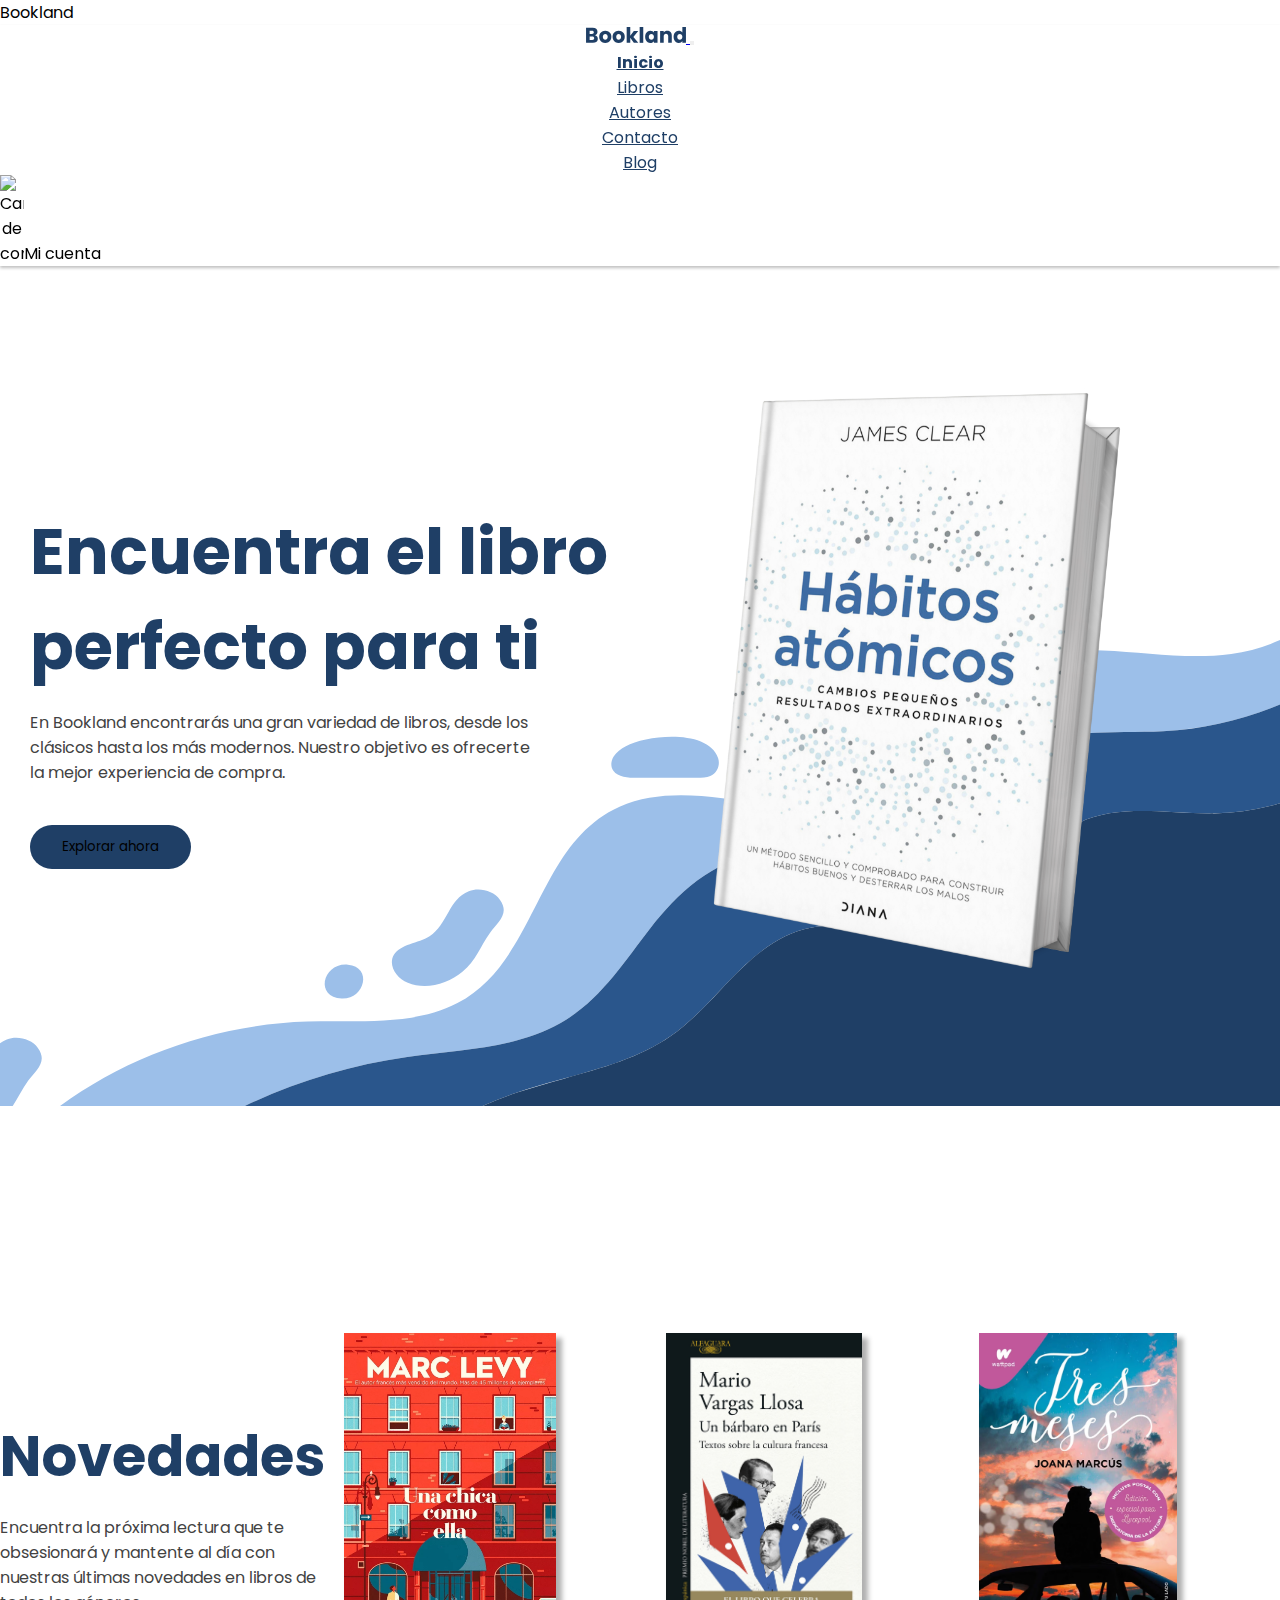
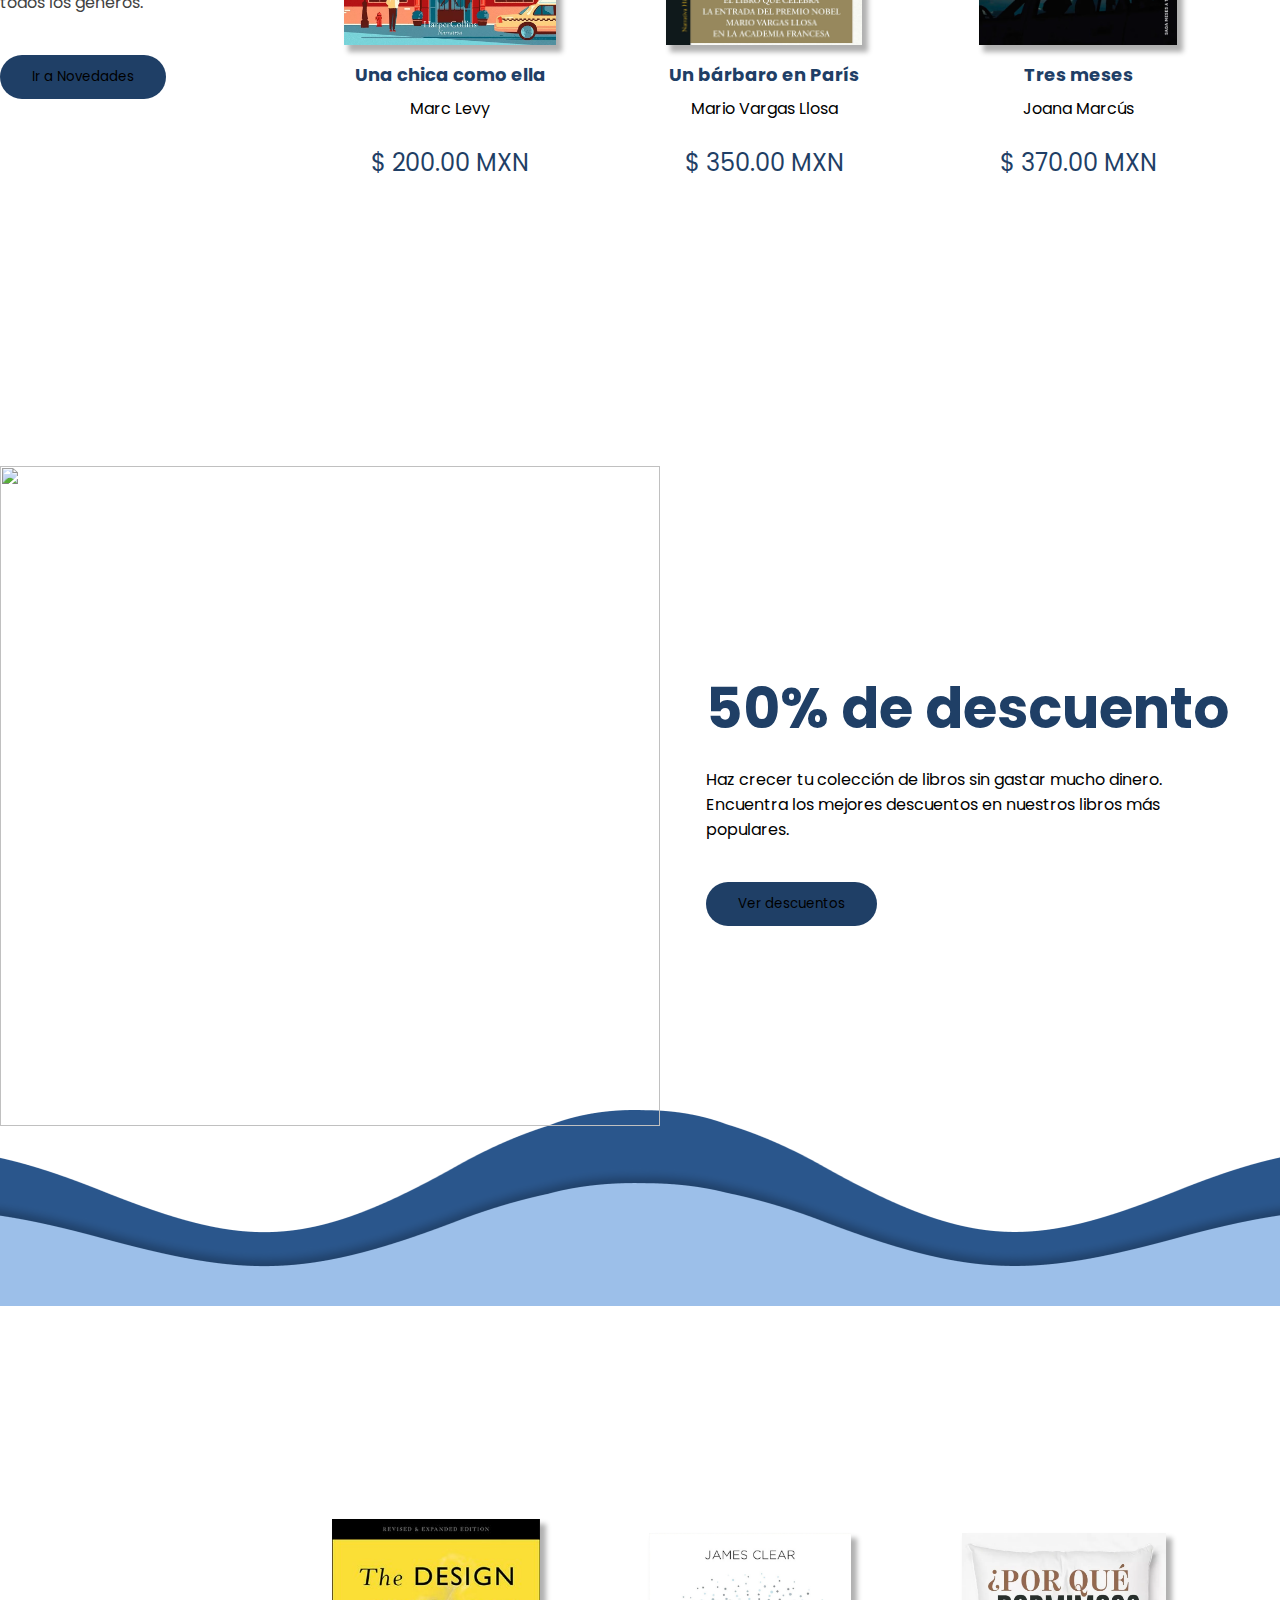
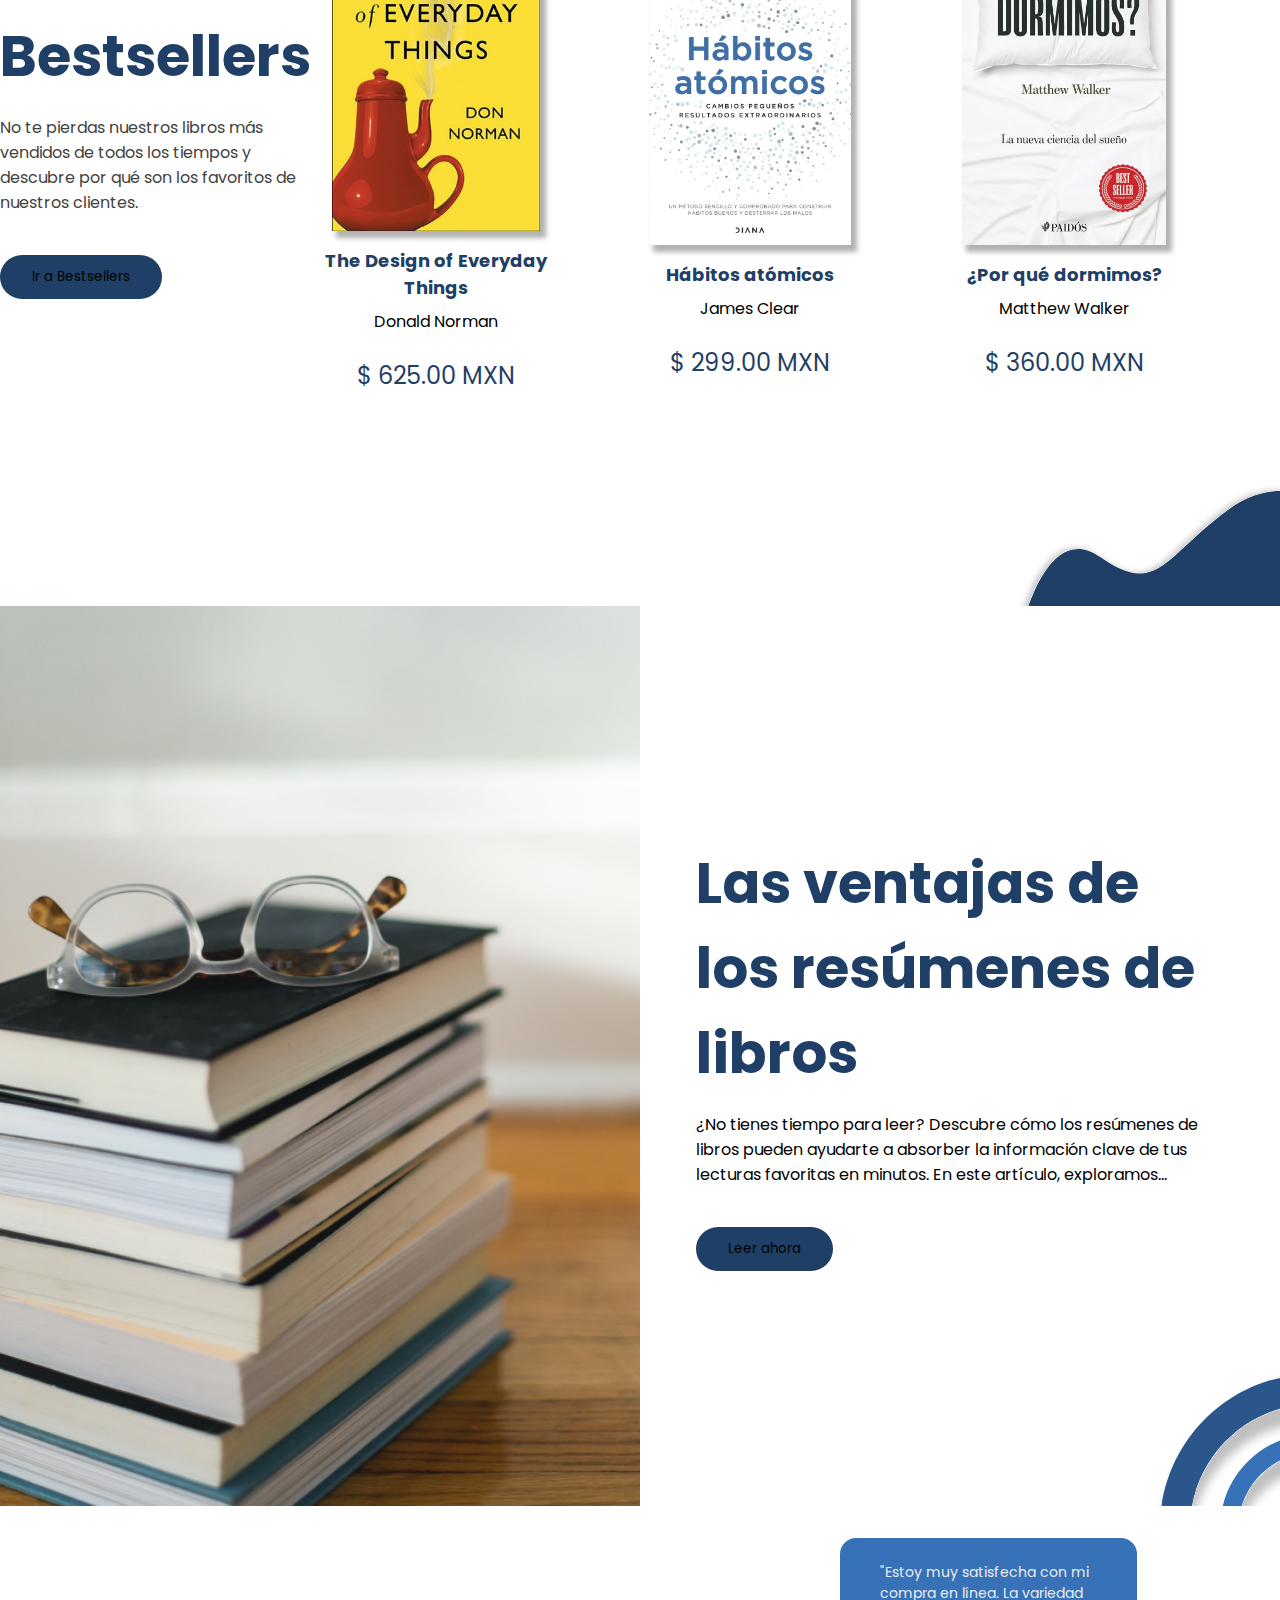
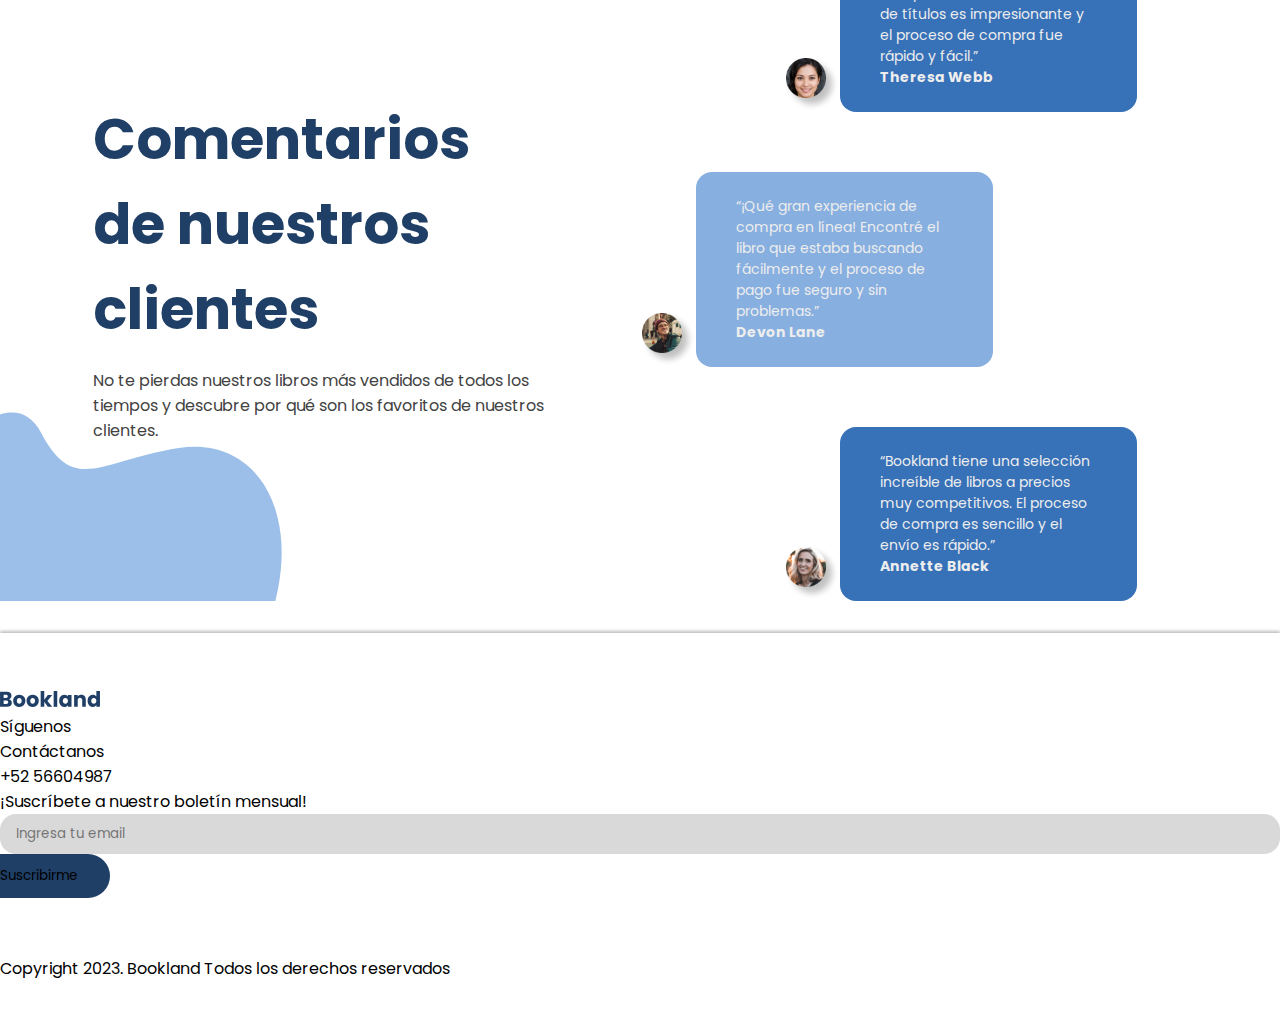
==== commit b0e381f7: "Estilados generales" ====
--- a/index.html
+++ b/index.html
@@ -4,6 +4,7 @@
     <meta charset="UTF-8" />
     <meta http-equiv="X-UA-Compatible" content="IE=edge" />
     <meta name="viewport" content="width=device-width, initial-scale=1.0" />
+    <meta name="description" content="Descubre una amplia selección de libros en nuestra tienda en línea. Desde los bestsellers más populares hasta las joyas literarias menos conocidas, tenemos algo para todos los amantes de la lectura. Compra fácilmente desde la comodidad de tu hogar y disfruta de entregas rápidas y envío gratis en compras superiores a cierta cantidad. ¡Empieza a explorar nuestro catálogo hoy mismo!"
     <title>Bookland</title>
     <!-- Favicon -->
     <link rel="shortcut icon" href="./book.ico" type="image/x-icon" />
@@ -410,7 +411,7 @@
           </p>
         </div>
 
-        <div>
+        <div class="suscribete-footer-wrapper">
           <p>¡Suscríbete a nuestro boletín mensual!</p>
           <div class="d-flex align-items-center">
             <input
--- a/css/style.css
+++ b/css/style.css
@@ -70,6 +70,22 @@
   font-weight: bold;
 }
 
+/* Responsive Header Mobile */
+/*
+@media screen and (max-width: 576px) {
+    .carrito-mi-cuenta-wrapper {
+        position: relative;
+        left: 105px;
+        text-align: center;
+        margin-top: 48px;
+    }
+
+} */
+/* Responsive Header Tablets */
+/*
+@media (max-width: 768px) {
+
+} */
 section {
   height: 100vh;
 }
@@ -468,8 +484,8 @@
     height: auto;
   }
   .D-img img {
-    width: 400px;
-    height: 400px;
+    width: 370px;
+    height: 370px;
     margin-bottom: 40px;
   }
   .D-text-wrapper {
@@ -1435,6 +1451,12 @@
   .copyright-wrapper {
     text-align: center;
   }
+  .suscribete-footer-wrapper {
+    display: flex;
+    flex-direction: column;
+    justify-content: center;
+    align-items: center;
+  }
 }
 /* Responsive Footer Tablets */
 @media (max-width: 768px) {
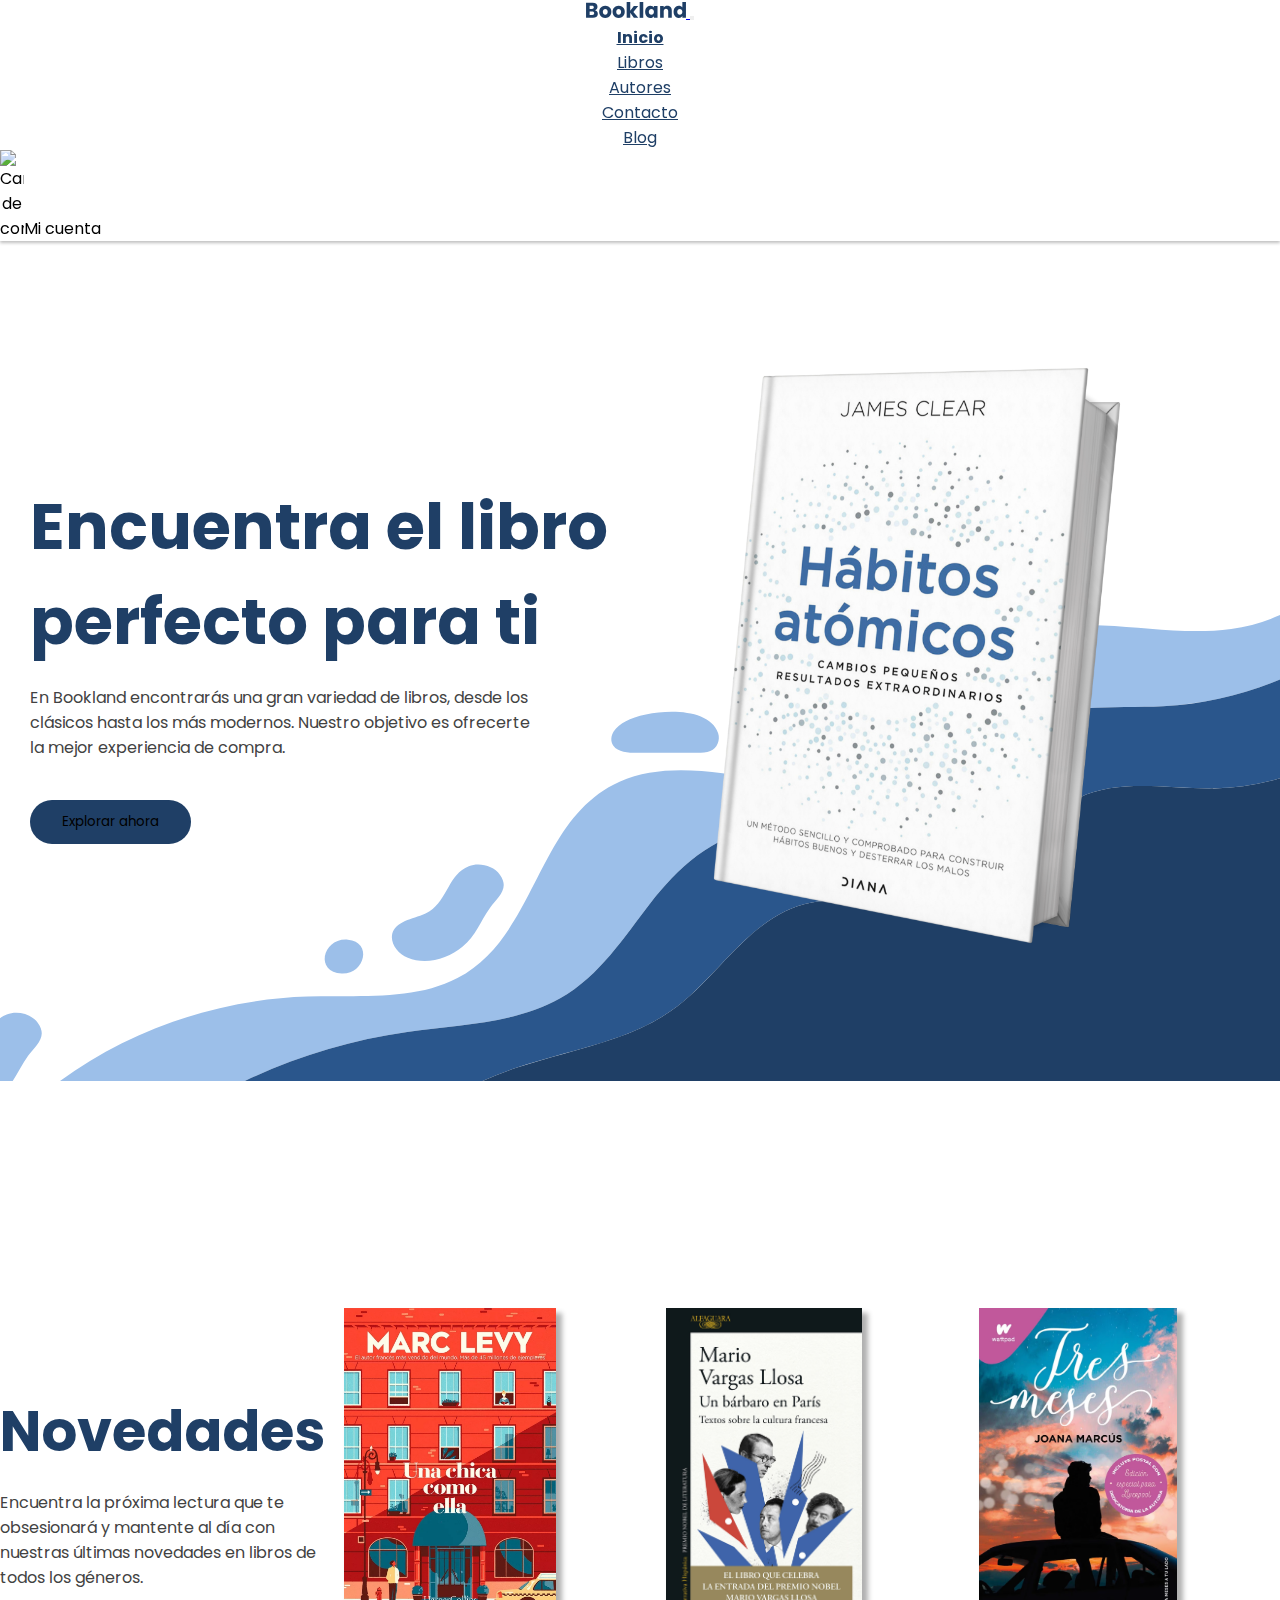
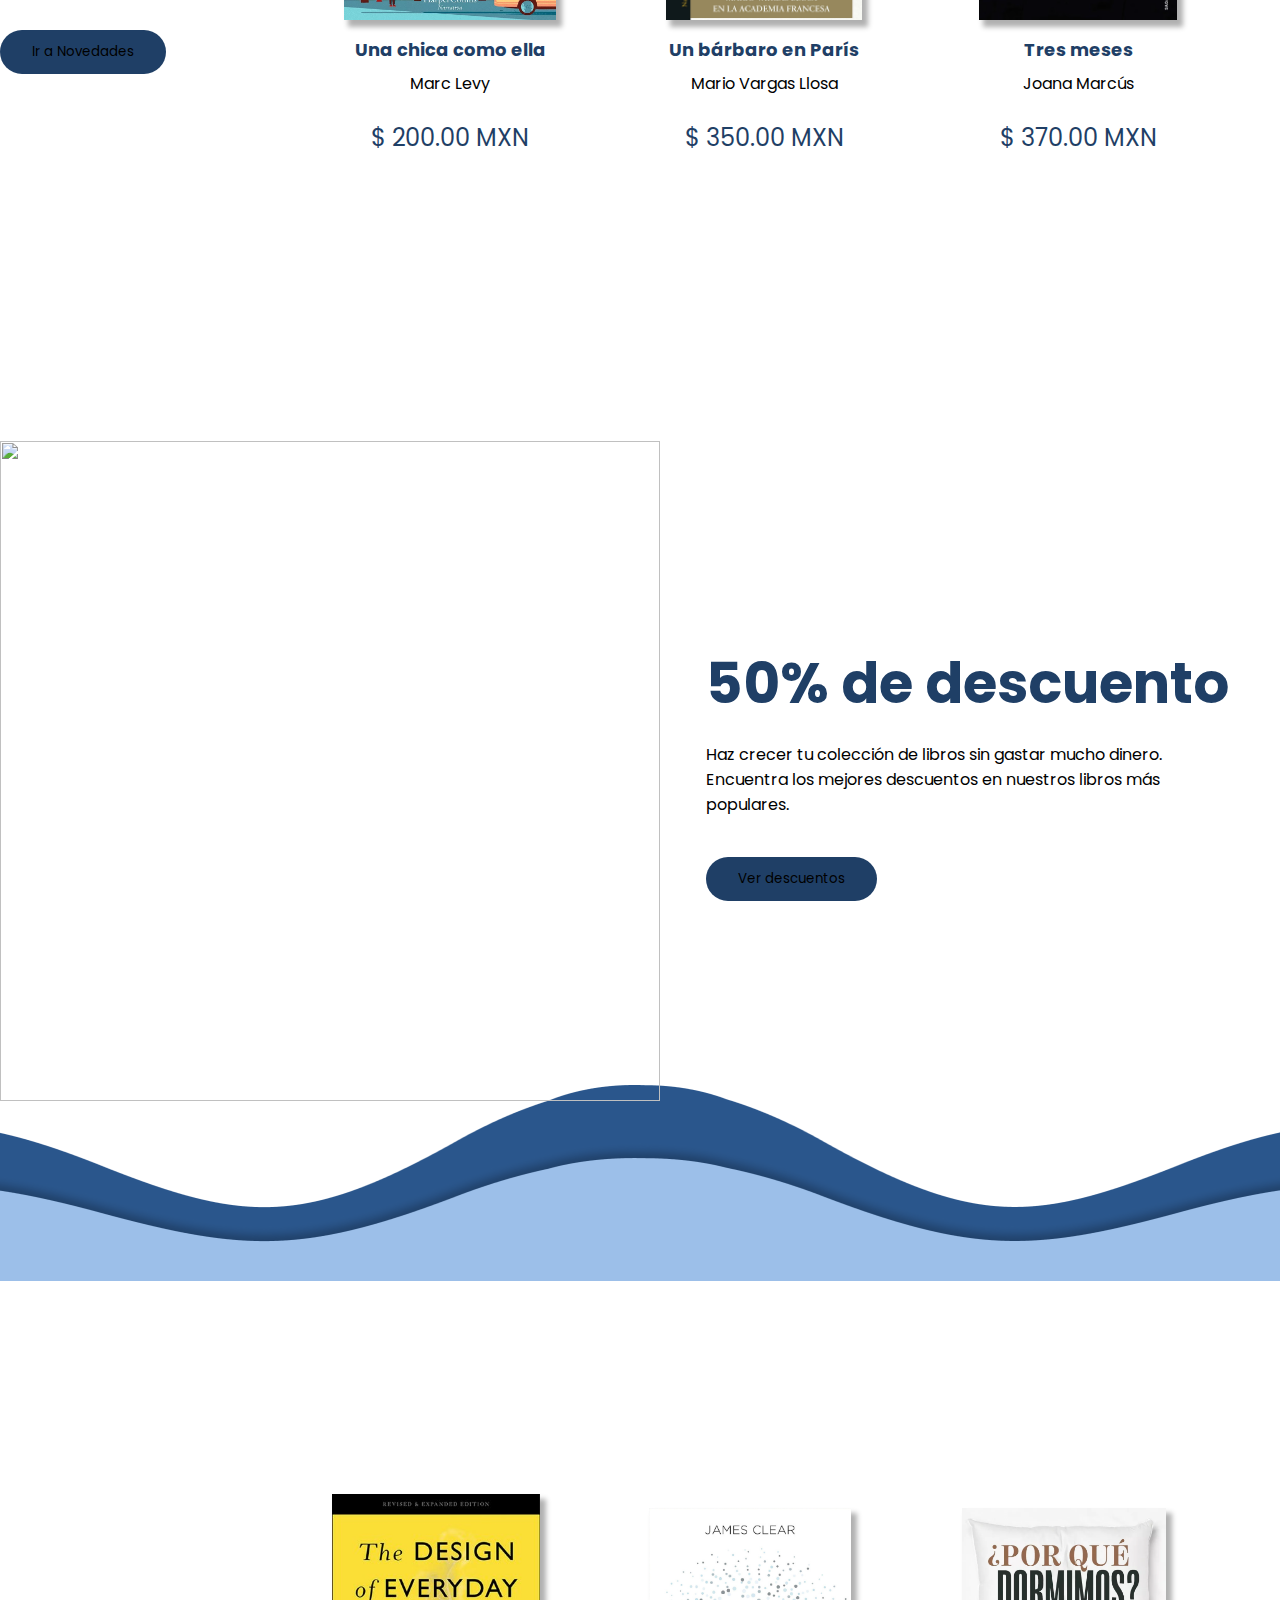
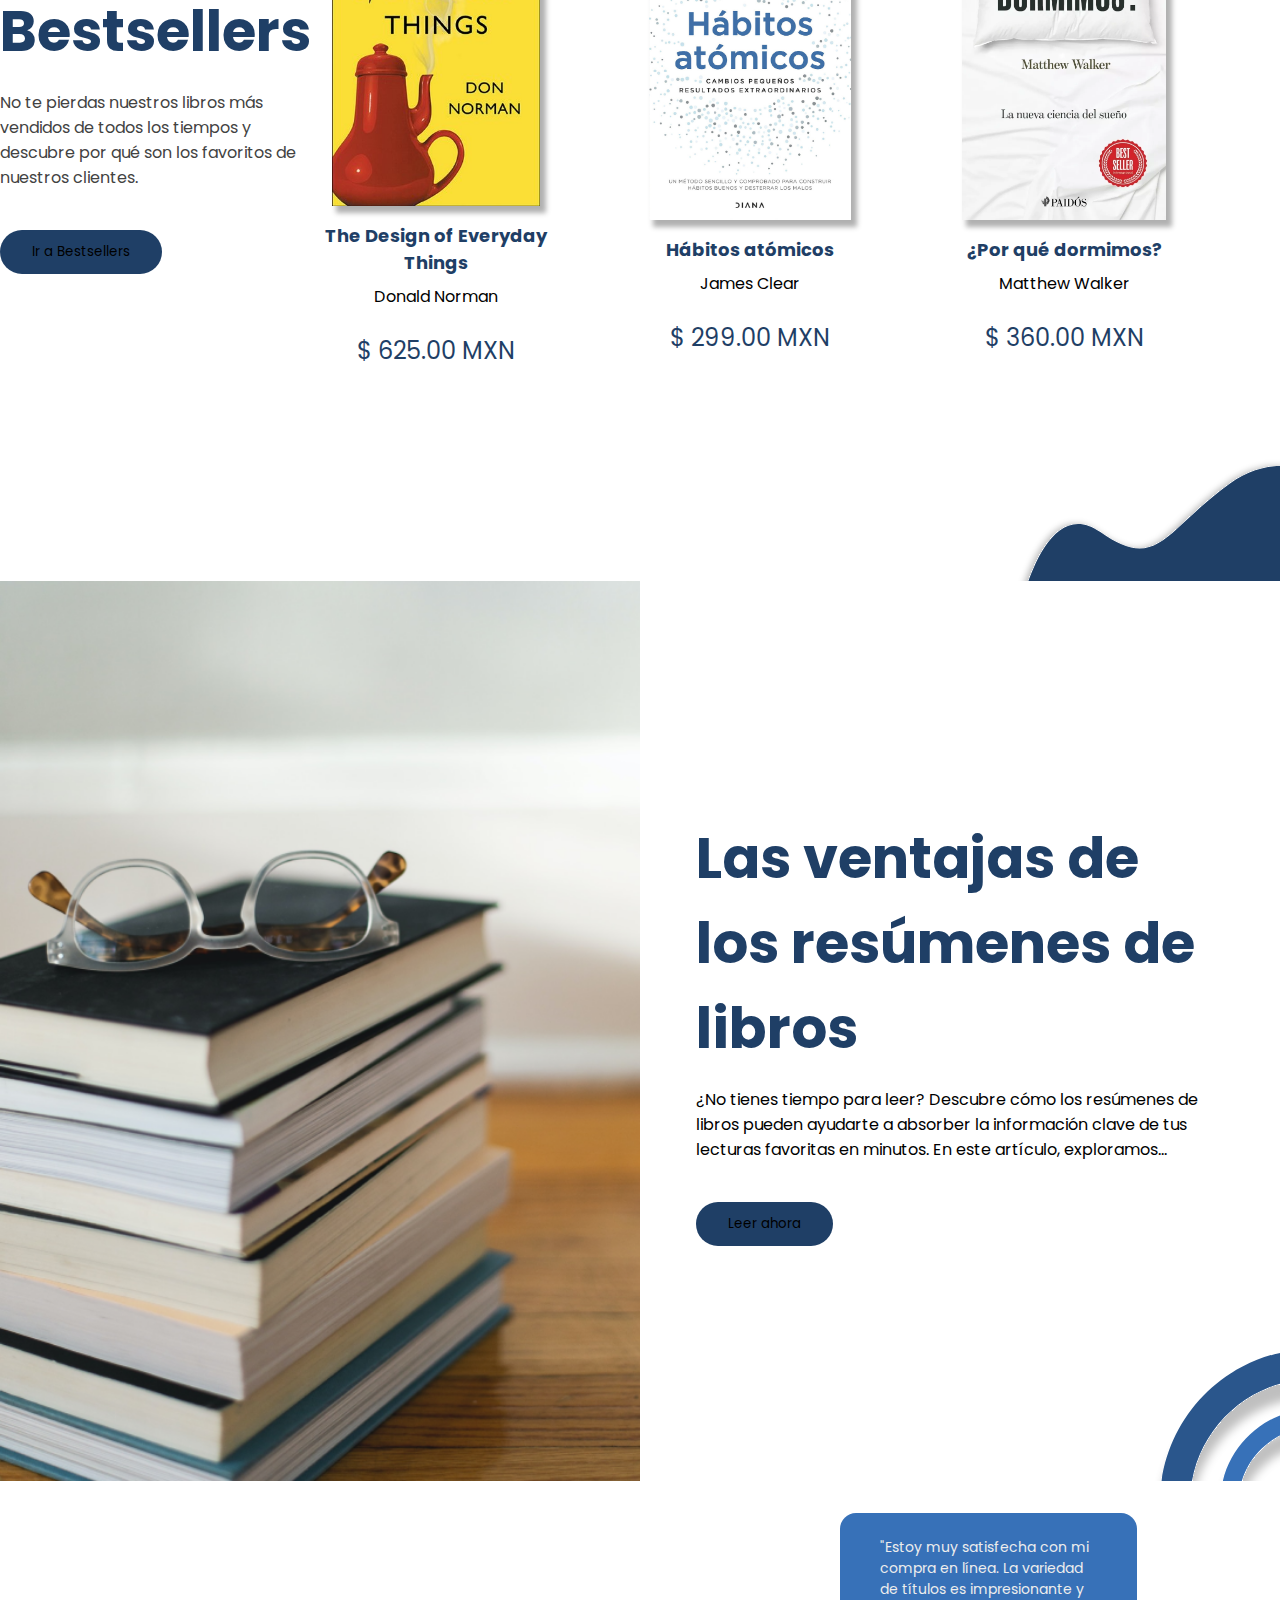
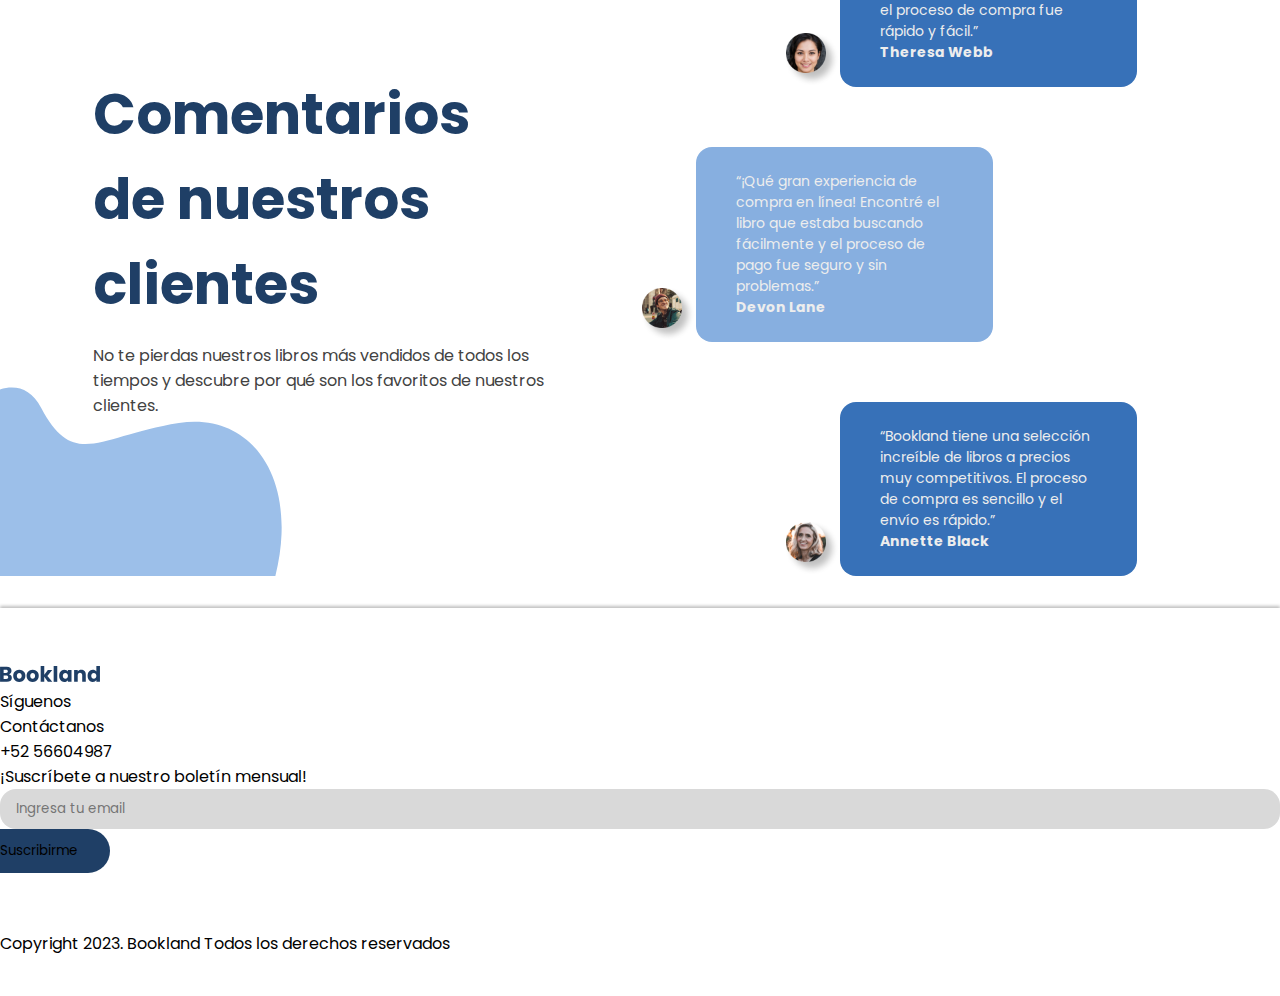
==== commit d58502a0: "Fix meta tag" ====
--- a/index.html
+++ b/index.html
@@ -4,7 +4,7 @@
     <meta charset="UTF-8" />
     <meta http-equiv="X-UA-Compatible" content="IE=edge" />
     <meta name="viewport" content="width=device-width, initial-scale=1.0" />
-    <meta name="description" content="Descubre una amplia selección de libros en nuestra tienda en línea. Desde los bestsellers más populares hasta las joyas literarias menos conocidas, tenemos algo para todos los amantes de la lectura. Compra fácilmente desde la comodidad de tu hogar y disfruta de entregas rápidas y envío gratis en compras superiores a cierta cantidad. ¡Empieza a explorar nuestro catálogo hoy mismo!"
+    <meta name="description" content="Descubre una amplia selección de libros en nuestra tienda en línea. Desde los bestsellers más populares hasta las joyas literarias menos conocidas, tenemos algo para todos los amantes de la lectura. Compra fácilmente desde la comodidad de tu hogar y disfruta de entregas rápidas y envío gratis en compras superiores a cierta cantidad. ¡Empieza a explorar nuestro catálogo hoy mismo!" />
     <title>Bookland</title>
     <!-- Favicon -->
     <link rel="shortcut icon" href="./book.ico" type="image/x-icon" />
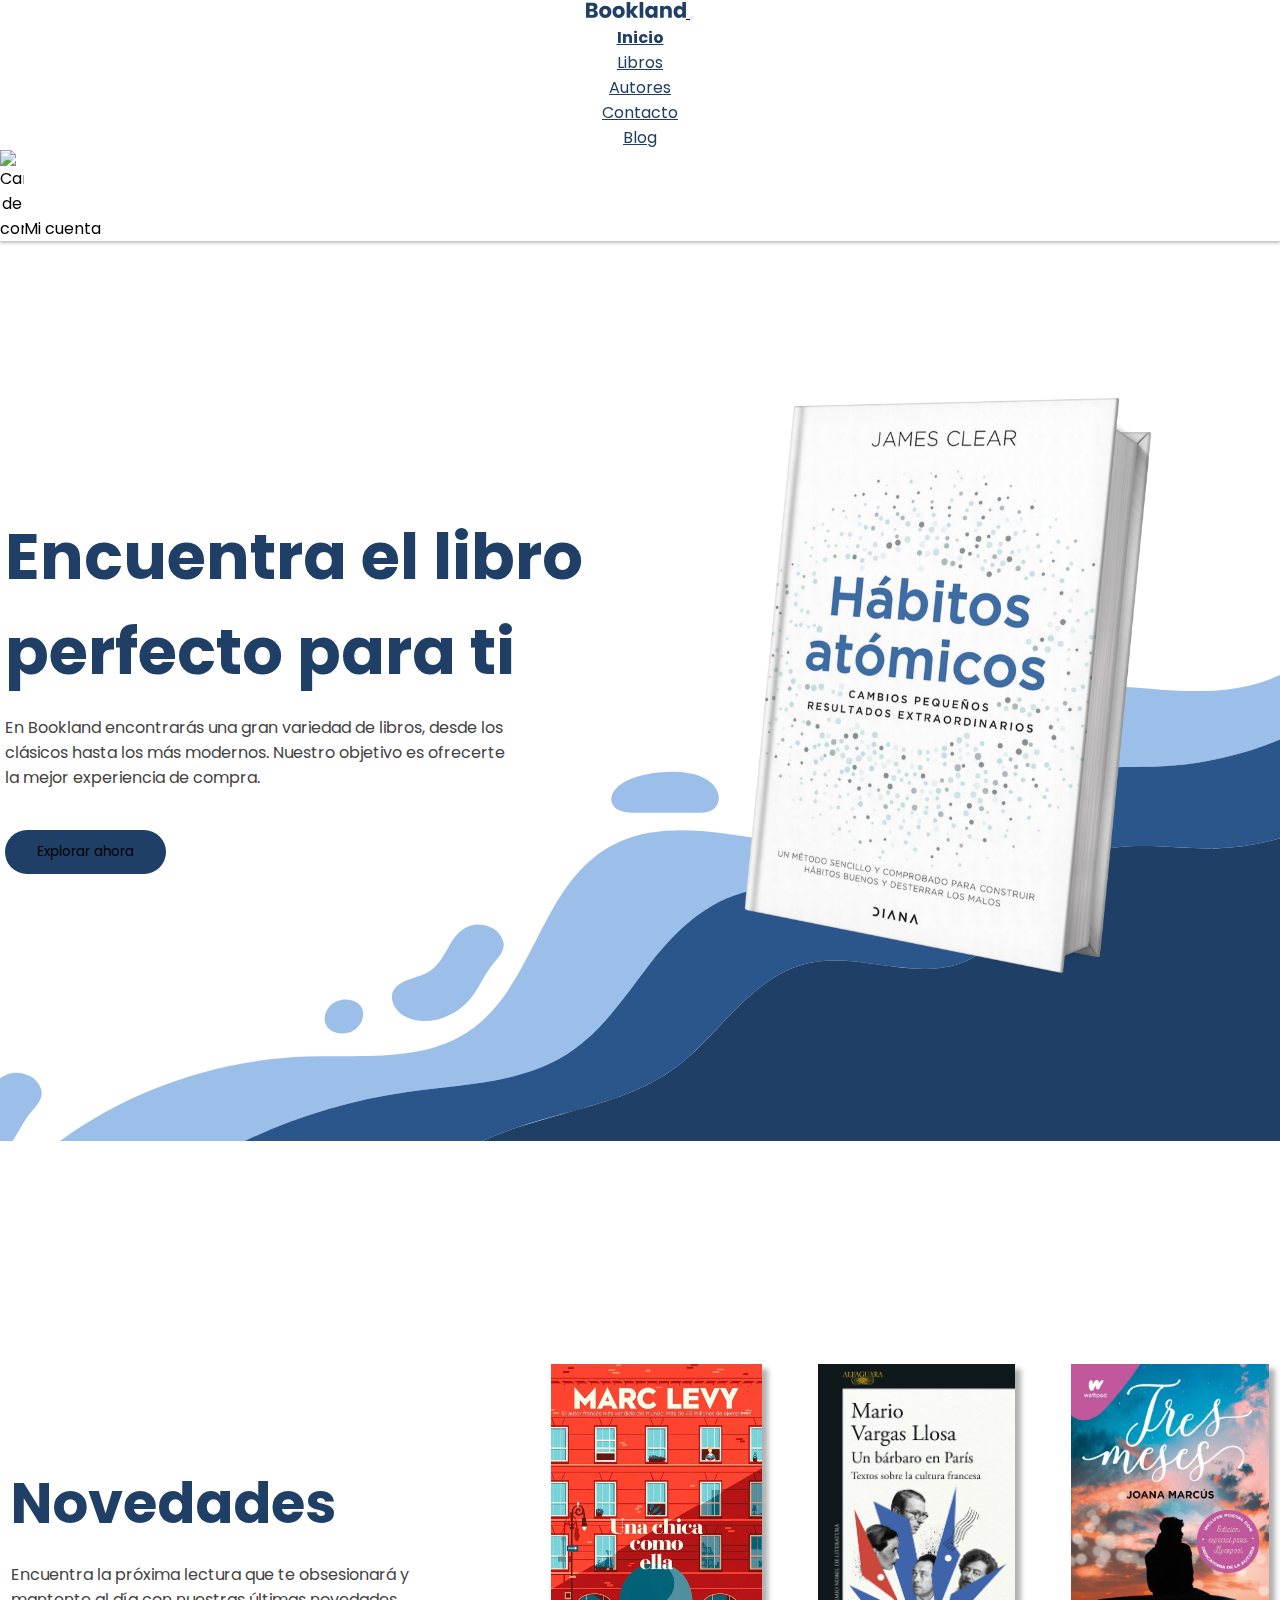
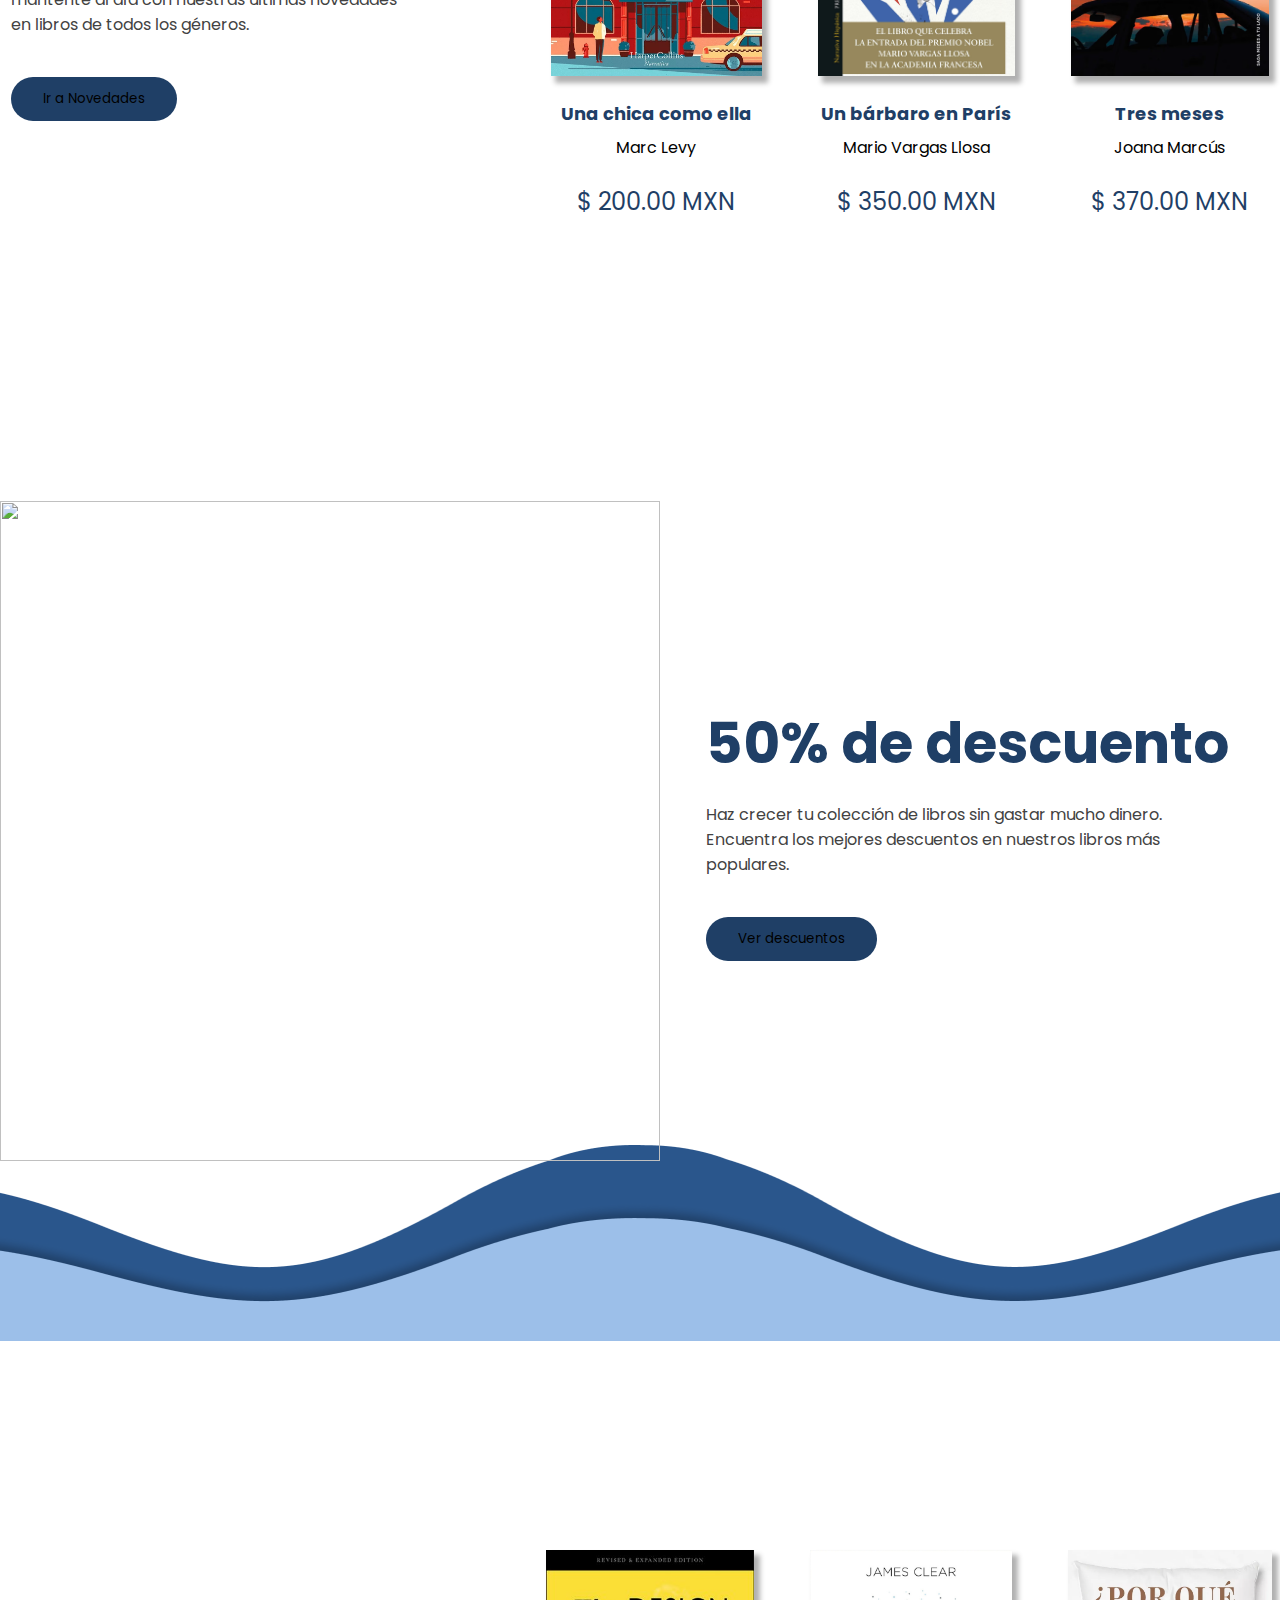
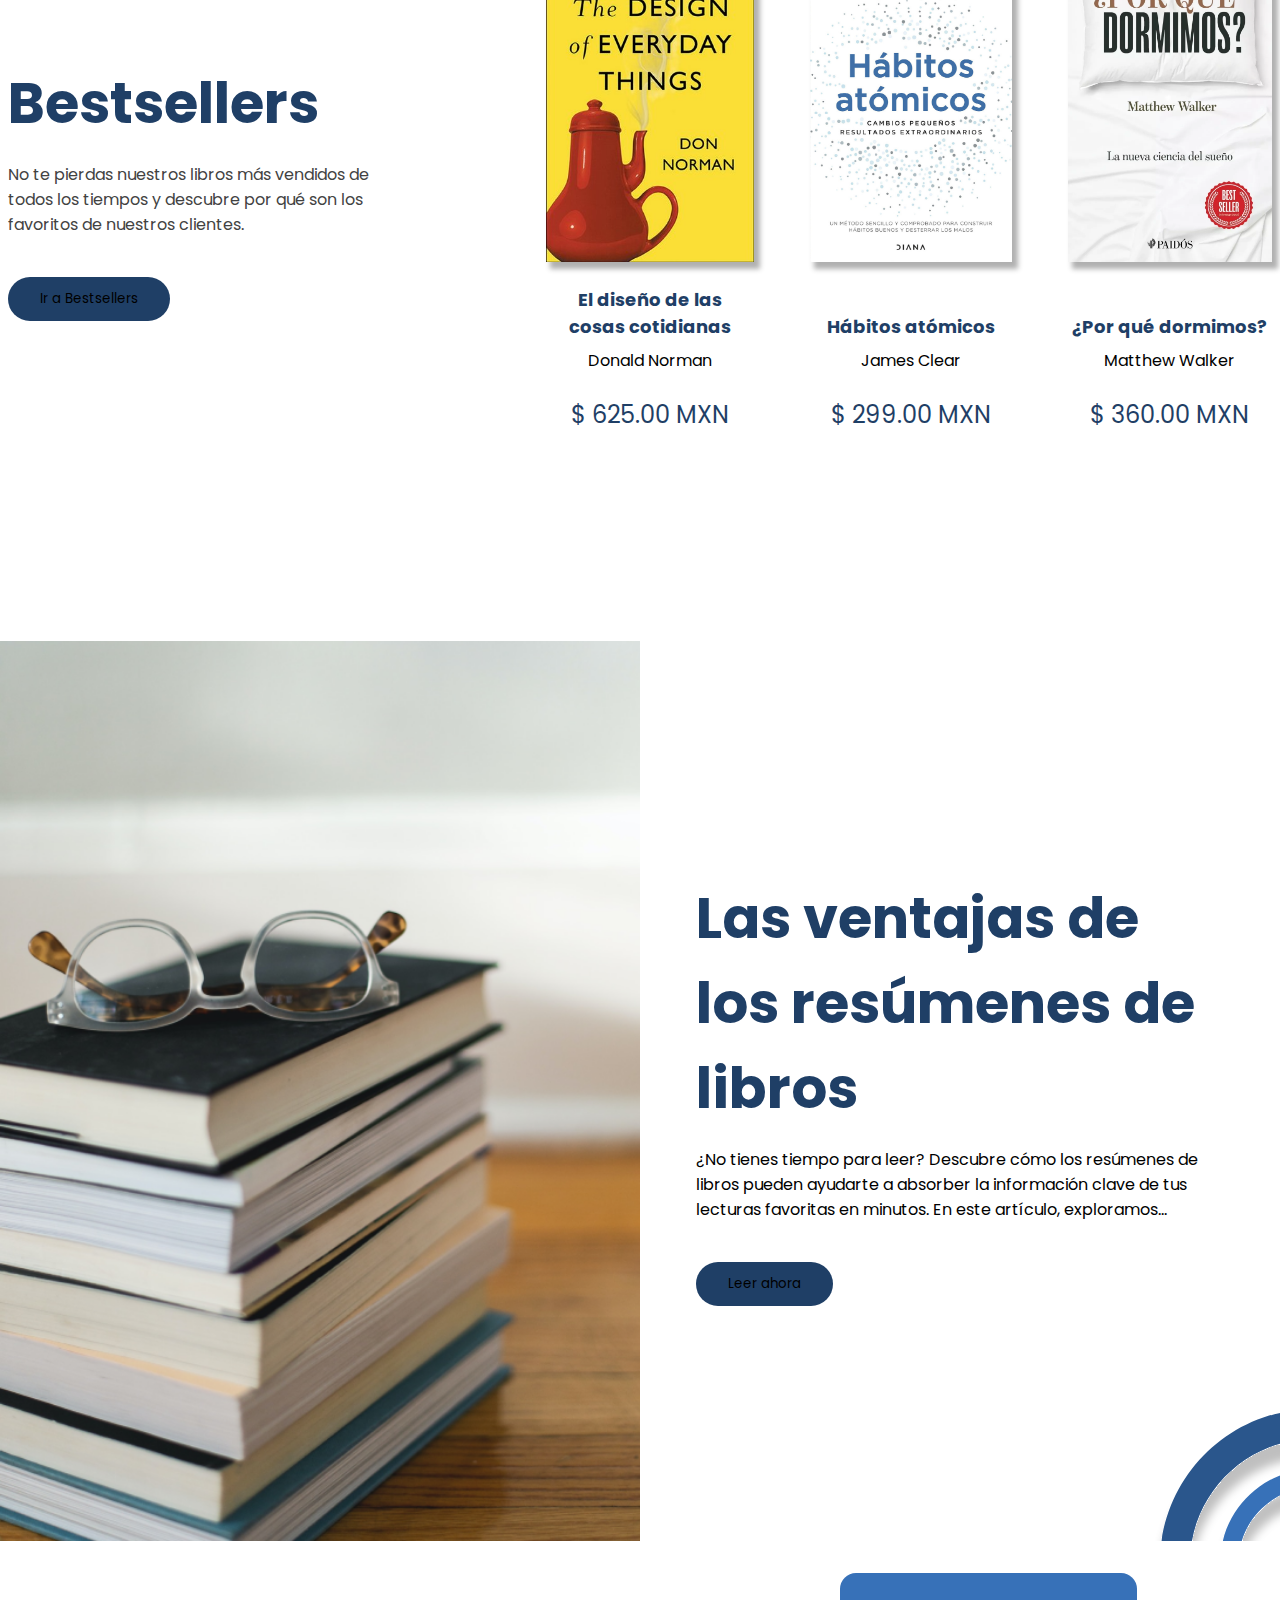
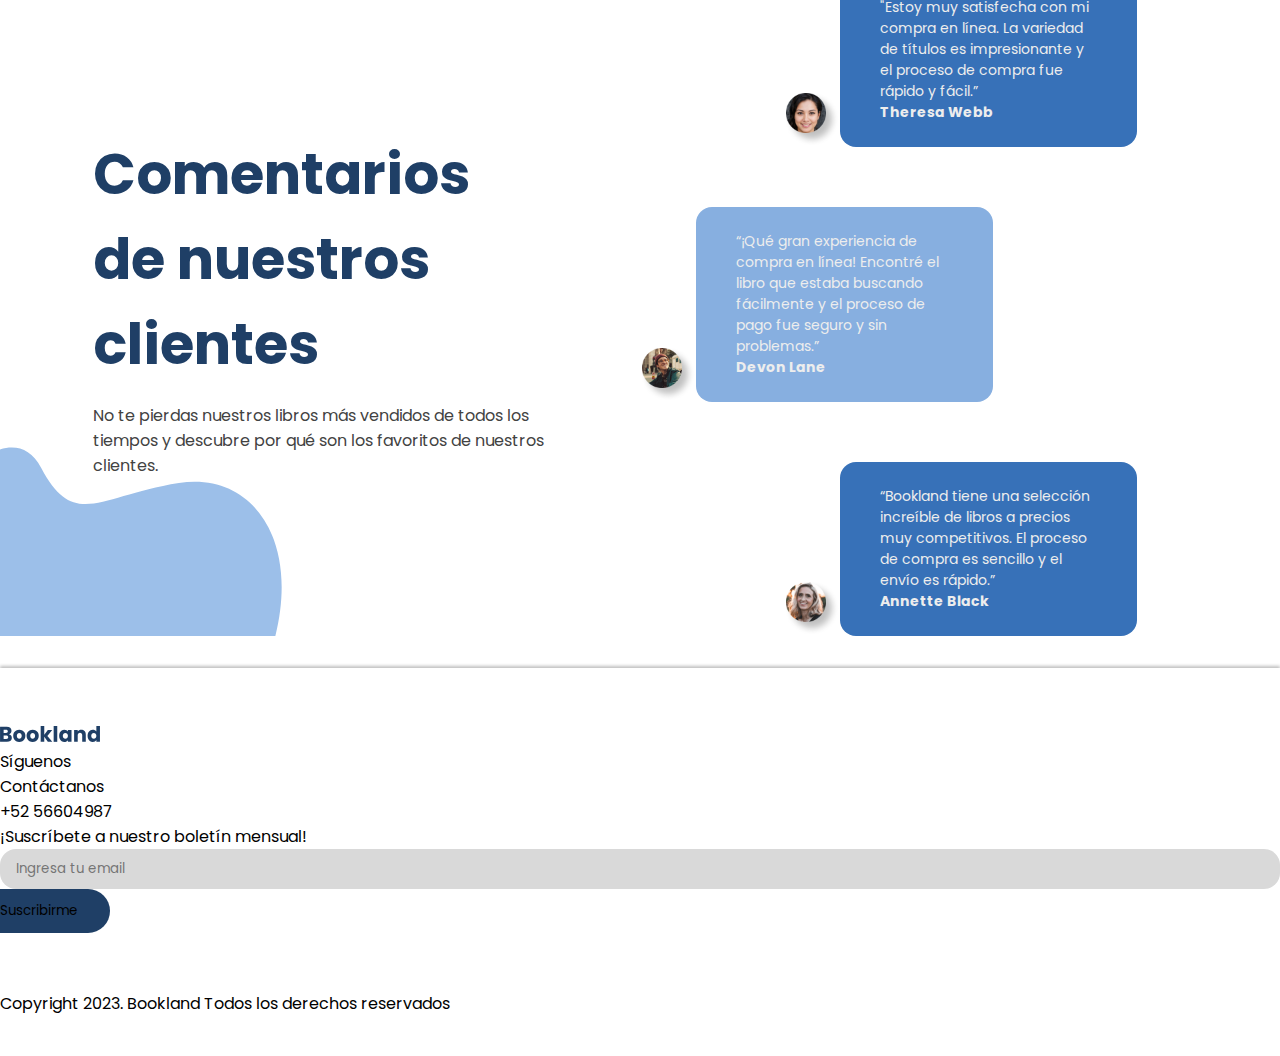
==== commit 6d6c47b4: "Improvement Responsive Home" ====
--- a/index.html
+++ b/index.html
@@ -4,7 +4,7 @@
     <meta charset="UTF-8" />
     <meta http-equiv="X-UA-Compatible" content="IE=edge" />
     <meta name="viewport" content="width=device-width, initial-scale=1.0" />
-    <meta name="description" content="Descubre una amplia selección de libros en nuestra tienda en línea. Desde los bestsellers más populares hasta las joyas literarias menos conocidas, tenemos algo para todos los amantes de la lectura. Compra fácilmente desde la comodidad de tu hogar y disfruta de entregas rápidas y envío gratis en compras superiores a cierta cantidad. ¡Empieza a explorar nuestro catálogo hoy mismo!" />
+    <meta name="description" content="Descubre una amplia selección de libros en Bookland. Desde los bestsellers más populares hasta las joyas literarias menos conocidas. Compra fácilmente desde la comodidad de tu hogar y disfruta de entregas rápidas y envío gratis en compras superiores a cierta cantidad. ¡Empieza a explorar nuestro catálogo hoy mismo!" />
     <title>Bookland</title>
     <!-- Favicon -->
     <link rel="shortcut icon" href="./book.ico" type="image/x-icon" />
@@ -40,7 +40,7 @@
             />
           </a>
 
-          <!-- Botón del menú -->
+          <!-- Botón del menú responsive -->
           <button class="navbar-toggler" type="button" data-bs-toggle="collapse" data-bs-target="#menu" aria-controls="menu" aria-expanded="false" aria-label="Toggle navigation">
             <span class="navbar-toggler-icon"></span>
           </button>
@@ -89,7 +89,7 @@
 
     <!-- Contenido principal -->
     <main>
-      <!-- <div class="container"> -->
+      <div class="wrapper">
         <!-- Section: Hero Home -->
           <section id="hero-home">
           
@@ -122,7 +122,7 @@
             <div class="N-text-wrapper">
                 <div class="content-text">
                     <h2 class="subtitle">Novedades</h2>
-                    <p class="paragraph-section">
+                    <p class="paragraph-section m-0">
                         Encuentra la próxima lectura que te obsesionará y mantente al día
                         con nuestras últimas novedades en libros de todos los géneros.
                     </p>
@@ -133,7 +133,7 @@
             </div>
 
             <div class="N-books-wrapper">
-              <div class="N-book-card">
+              <div class="N-book-card1">
                 <div class="book-cover">
                   <img
                     class="book-image"
@@ -145,7 +145,7 @@
                 <div class="book-author">Marc Levy</div>
                 <div class="book-price">$ 200.00 MXN</div>
               </div>
-              <div class="N-book-card">
+              <div class="N-book-card2">
                 <div class="book-cover">
                   <img
                     class="book-image"
@@ -157,7 +157,7 @@
                 <div class="book-author">Mario Vargas Llosa</div>
                 <div class="book-price">$ 350.00 MXN</div>
               </div>
-              <div class="N-book-card">
+              <div class="N-book-card3">
                 <div class="book-cover">
                   <img
                     class="book-image"
@@ -188,7 +188,7 @@
             >
               <div class="content-text">
                 <h2 class="subtitle">50% de descuento</h2>
-                <p class="paragraph-descuentos-index">
+                <p class="paragraph-section m-0">
                   Haz crecer tu colección de libros sin gastar mucho dinero.
                   Encuentra los mejores descuentos en nuestros libros más populares.
                 </p>
@@ -206,7 +206,7 @@
 
               <div class="content-text">  
                 <h2 class="subtitle">Bestsellers</h2>
-                <p class="paragraph-section">
+                <p class="paragraph-section m-0">
                     No te pierdas nuestros libros más vendidos de todos los tiempos y
                     descubre por qué son los favoritos de nuestros clientes.
                 </p>
@@ -219,7 +219,7 @@
 
             <div class="N-books-wrapper">
                 
-                <div class="N-book-card">
+                <div class="N-book-card1">
                     <div class="book-cover">
                     <img
                         class="book-image"
@@ -227,11 +227,11 @@
                         alt="Cover del libro 'El diseño de las cosas cotidianas'"
                     />
                     </div>
-                    <div class="book-name">The Design of Everyday Things</div>
+                    <div class="book-name">El diseño de las<br> cosas cotidianas</div>
                     <div class="book-author">Donald Norman</div>
                     <div class="book-price">$ 625.00 MXN</div>
                 </div>
-                <div class="N-book-card">
+                <div class="N-book-card2">
                     <div class="book-cover">
                     <img
                         class="book-image"
@@ -239,11 +239,11 @@
                         alt="Cover del libro 'Hábitos atómicos'"
                     />
                     </div>
-                    <div class="book-name">Hábitos atómicos</div>
+                    <div class="book-name"><br>Hábitos atómicos</div>
                     <div class="book-author">James Clear</div>
                     <div class="book-price">$ 299.00 MXN</div>
                 </div>
-                <div class="N-book-card">
+                <div class="N-book-card3">
                     <div class="book-cover">
                     <img
                         class="book-image"
@@ -251,14 +251,14 @@
                         alt="Cover del libro '¿Por qué dormimos?'"
                     />
                     </div>
-                    <div class="book-name">¿Por qué dormimos?</div>
+                    <div class="book-name"><br>¿Por qué dormimos?</div>
                     <div class="book-author">Matthew Walker</div>
                     <div class="book-price">$ 360.00 MXN</div>
                 </div>
 
             </div>
 
-            <div class="BS-shapes">
+            <!-- <div class="BS-shapes">
               
               <img
                 id="BS-right-wavy-shape"
@@ -266,7 +266,7 @@
                 alt="Right wavy shape"
               />
               
-            </div>
+            </div> -->
           </section>
 
           <!-- Section: Article Blog -->
@@ -282,7 +282,7 @@
             <div class="AB-text-wrapper">
               <div class="content-text">
                 <h2 class="subtitle">Las ventajas de los resúmenes de libros</h2>
-                <p class="paragraph-article-blog">
+                <p class="paragraph-section-blog m-0">
                   ¿No tienes tiempo para leer? Descubre cómo los resúmenes de libros
                   pueden ayudarte a absorber la información clave de tus lecturas
                   favoritas en minutos. En este artículo, exploramos...
@@ -373,8 +373,9 @@
           
           </section>
 
-      <!-- </div> -->
-
+    
+
+      </div>
     </main>
 
     <!-- Pie de página -->
--- a/css/style.css
+++ b/css/style.css
@@ -91,19 +91,12 @@
 }
 
 /* Estilos de la Hero Home Index */
-.hero-image-home img {
-  width: 100%;
-  max-width: 430px;
-  margin-left: -100px;
-}
-
 #hero-home {
-  position: relative;
-  display: grid;
-  grid-template-columns: 1fr 1fr;
-  height: calc(100vh - 60px);
-  width: 100%;
-  background-image: url(../assets/img/SVGs/wavys-hero-home.svg);
+  display: flex;
+  gap: 100px;
+  justify-content: space-evenly;
+  align-items: center;
+  background: url(../assets/img/SVGs/wavys-hero-home.svg);
   background-repeat: no-repeat;
   background-position: bottom;
   background-size: contain;
@@ -114,11 +107,13 @@
   flex-direction: column;
   justify-content: center;
   align-items: center;
+  grid-area: text;
   width: 100%;
 }
 
 .hero-text-wrapper div:first-child {
   max-width: 580px;
+  min-width: 580px;
 }
 
 .title-hero-home {
@@ -138,11 +133,19 @@
   flex-direction: column;
   justify-content: center;
   align-items: center;
-  width: 100%;
+  grid-area: img;
+  width: 100%;
+}
+
+.hero-image-home img {
+  width: 100%;
+  max-width: 430px;
+  margin-left: -88px;
 }
 
 .book-image {
   object-fit: cover;
+  width: 100%;
   height: 100%;
   box-shadow: 5px 6px 5px 1px rgba(0, 0, 0, 0.31);
 }
@@ -185,21 +188,26 @@
   font-size: 16px;
   font-weight: regular;
   color: #424242;
-  margin: 8px 0 0 0;
-}
-
-/* Responsive mobile */
+}
+
+/* Responsive Hero Home Index Mobile */
 @media (max-width: 576px) {
   #hero-home {
-    position: relative;
-    display: grid;
-    grid-template-columns: 1fr;
-    height: calc(100vh - 60px);
-    width: 100%;
-    background-image: url(../assets/img/SVGs/wavys-hero-home.svg);
+    display: flex;
+    flex-direction: column;
+    gap: 60px;
+    justify-content: center;
+    align-items: center;
+    background: url(../assets/img/SVGs/wavys-hero-home.svg);
     background-repeat: no-repeat;
     background-position: bottom;
     background-size: contain;
+    margin: 48px auto;
+  }
+  .hero-image-home img {
+    width: 100%;
+    max-width: 430px;
+    margin-left: -100px;
   }
   .hero-text-wrapper {
     display: flex;
@@ -209,15 +217,16 @@
     width: 100%;
   }
   .hero-text-wrapper div:first-child {
-    max-width: 415px;
+    max-width: 350px;
+    min-width: 240px;
   }
   .title-hero-home {
-    font-size: 2.5rem;
+    font-size: 2rem;
     text-align: center;
   }
   .paragraph-section {
     text-align: center;
-    font-size: 14px;
+    font-size: 13px;
   }
   #atomic-habits-img {
     width: 240px;
@@ -228,19 +237,24 @@
     margin-top: 32px;
   }
 }
-/* Responsive Tablets */
-@media (max-width: 768px) {
+/* Responsive Hero Home Index Tablet */
+@media (min-width: 577px) and (max-width: 991px) {
   #hero-home {
-    position: relative;
-    display: grid;
-    grid-template-columns: 1fr;
-    height: calc(100vh - 60px);
-    width: 100%;
-    background-image: url(../assets/img/SVGs/wavys-hero-home.svg);
+    display: flex;
+    flex-direction: column;
+    gap: 60px;
+    justify-content: center;
+    align-items: center;
+    background: url(../assets/img/SVGs/wavys-hero-home.svg);
     background-repeat: no-repeat;
     background-position: bottom;
     background-size: contain;
   }
+  .hero-image-home img {
+    width: 100%;
+    max-width: 430px;
+    margin-left: -100px;
+  }
   .hero-text-wrapper {
     display: flex;
     flex-direction: column;
@@ -249,6 +263,13 @@
     width: 100%;
   }
   .hero-text-wrapper div:first-child {
+    max-width: 415px;
+  }
+  .content-text {
+    display: flex;
+    flex-direction: column;
+    justify-content: center;
+    align-items: center;
     max-width: 415px;
   }
   .title-hero-home {
@@ -271,9 +292,9 @@
 /* Section Novedades */
 #section-novedades {
   position: relative;
-  display: grid;
-  grid-template-columns: 0.5fr 1fr;
-  height: 100vh;
+  display: flex;
+  justify-content: space-evenly;
+  gap: 120px;
 }
 
 .N-text-wrapper {
@@ -281,7 +302,6 @@
   flex-direction: column;
   justify-content: center;
   align-items: center;
-  width: 100%;
 }
 
 .N-text-wrapper div:first-child {
@@ -289,25 +309,41 @@
 }
 
 .N-books-wrapper {
-  display: flex;
-  justify-content: center;
-  align-items: center;
-  width: 100%;
-  gap: 64px;
-  margin: 40px auto;
-}
-
-.N-book-card {
-  width: 250px;
-  display: flex;
-  flex-direction: column;
-  align-items: center;
+  display: grid;
+  gap: 56px;
+  grid-template-columns: repeat(3, auto);
+  grid-template-areas: "b1 b2 b3";
+  justify-content: center;
+  align-items: center;
+}
+
+.N-book-card1 {
+  width: 100%;
+  display: flex;
+  flex-direction: column;
+  align-items: center;
+  grid-area: b1;
+}
+
+.N-book-card2 {
+  width: 100%;
+  display: flex;
+  flex-direction: column;
+  align-items: center;
+  grid-area: b2;
+}
+
+.N-book-card3 {
+  width: 100%;
+  display: flex;
+  flex-direction: column;
+  justify-content: center;
+  align-items: center;
+  grid-area: b3;
 }
 
 .book-cover {
-  width: 250px;
   height: 312px;
-  /* overflow: hidden; */
   text-align: center;
 }
 
@@ -315,7 +351,7 @@
   font-size: 18px;
   font-weight: bold;
   color: #1F3F66;
-  margin-top: 16px;
+  margin-top: 24px;
   text-align: center;
 }
 
@@ -329,28 +365,20 @@
   margin-top: 24px;
 }
 
-.N-wavy-light-blue {
-  position: absolute;
-  width: 100%;
-  height: 100%;
-  overflow: hidden;
-  z-index: -2;
-}
-
-#N-wavy-light-blue {
-  position: absolute;
-  left: 0;
-  bottom: 0;
-}
-
 /* Responsive Novedades Mobile */
-@media screen and (max-width: 576px) {
+@media (max-width: 576px) {
   #section-novedades {
     display: grid;
     grid-template-columns: 1fr;
-    grid-template-rows: auto;
+    gap: 64px;
+    margin: 120px auto;
+  }
+  .paragraph-section-novedades {
     margin-bottom: 0;
   }
+  .cta-btn {
+    margin-top: 32px;
+  }
   .content-text {
     display: flex;
     flex-direction: column;
@@ -358,19 +386,19 @@
     align-items: center;
   }
 }
-/* Responsive Novedades Tablets */
-@media (max-width: 768px) {
+/* Responsive Novedades Tablet */
+@media (min-width: 577px) and (max-width: 991px) {
   #section-novedades {
     display: grid;
     grid-template-columns: 1fr;
-    grid-template-rows: auto;
-    margin-bottom: 0;
-  }
-  .content-text {
-    display: flex;
-    flex-direction: column;
-    justify-content: center;
-    align-items: center;
+    gap: 16px;
+    margin: 120px auto;
+  }
+  .subtitle {
+    font-size: 40px;
+  }
+  .paragraph-section {
+    margin: 0 auto;
   }
 }
 /* Section Descuentos */
@@ -458,25 +486,29 @@
     grid-template-columns: 1fr;
     grid-template-rows: 0.5fr 0.3fr;
     height: auto;
+    margin: 100px auto;
   }
   .D-img img {
-    width: 400px;
-    height: 400px;
+    width: 100%;
+    height: 96%;
     margin-bottom: 40px;
   }
   .D-text-wrapper {
     margin-bottom: 150px;
   }
   .D-text-wrapper div:first-child {
-    max-width: 360px;
+    max-width: 280px;
   }
   .paragraph-descuentos-index {
     font-size: 14px;
     text-align: center;
   }
-}
-/* Responsive Descuentos Tablets */
-@media (max-width: 768px) {
+  .home-paragraph-wrapper {
+    max-width: 305px;
+  }
+}
+/* Responsive Descuentos Tablet */
+@media (min-width: 577px) and (max-width: 991px) {
   #section-descuentos {
     display: grid;
     grid-template-columns: 1fr;
@@ -491,53 +523,95 @@
   .D-text-wrapper {
     margin-bottom: 150px;
   }
+  .content-text {
+    text-align: center;
+  }
   .D-text-wrapper div:first-child {
     max-width: 360px;
   }
   .paragraph-descuentos-index {
     font-size: 14px;
     text-align: center;
-  }
-}
-/* Section: Bestsellers Index */
+    margin: 0;
+  }
+}
+/* Section Bestsellers Index */
 #section-best-sellers {
   position: relative;
+  display: flex;
+  justify-content: space-evenly;
+  gap: 120px;
+}
+
+.N-books-wrapper {
   display: grid;
-  grid-template-columns: 0.5fr 1fr;
-  grid-template-rows: 1fr;
-  height: 100vh;
-}
-
-#BS-shapes {
-  position: absolute;
-  width: 100%;
-  height: 100%;
-  overflow: hidden;
-  top: 0;
+  gap: 56px;
+  grid-template-columns: repeat(3, auto);
+  grid-template-areas: "b1 b2 b3";
+  justify-content: center;
+  align-items: center;
+}
+
+.N-book-card1 {
+  width: 100%;
+  display: flex;
+  flex-direction: column;
+  align-items: center;
+  grid-area: b1;
+}
+
+.N-book-card2 {
+  width: 100%;
+  display: flex;
+  flex-direction: column;
+  align-items: center;
+  grid-area: b2;
+}
+
+.N-book-card3 {
+  width: 100%;
+  display: flex;
+  flex-direction: column;
+  align-items: center;
+  grid-area: b3;
+}
+
+/*#BS-shapes {
+    position: absolute;
+    width: 100%;
+    height: 100%;
+    overflow: hidden;
+    top: 0;
 }
 
 #BS-right-wavy-shape {
-  position: absolute;
-  right: 0;
-  bottom: 0;
-}
-
-/* Responsive Best Sellers Mobile */
+    position: absolute;
+    right: 0;
+    bottom: 0;
+}*/
+/* Responsive Bestsellers Mobile */
 @media screen and (max-width: 576px) {
   #section-best-sellers {
     display: grid;
     grid-template-columns: 1fr;
     grid-template-rows: 0.4fr 0.5fr;
+    gap: 64px;
     margin: 40px auto;
   }
 }
-/* Responsive Best Sellers Tablets */
-@media (max-width: 768px) {
+/* Responsive Bestsellers Tablet */
+@media (min-width: 577px) and (max-width: 991px) {
   #section-best-sellers {
     display: grid;
     grid-template-columns: 1fr;
-    grid-template-rows: 0.4fr 0.5fr;
-    margin: 40px auto;
+    gap: 60px;
+    margin: 120px auto;
+  }
+  .subtitle {
+    font-size: 40px;
+  }
+  .paragraph-section {
+    margin: 0 auto;
   }
 }
 /* Section Article Blog */
@@ -596,11 +670,20 @@
     grid-template-columns: 1fr;
     grid-template-rows: 0.8fr 1fr;
   }
+  .AB-text-wrapper {
+    display: flex;
+    flex-direction: column;
+    justify-content: center;
+    align-items: center;
+    width: 100%;
+    margin: 60px auto;
+  }
   .AB-text-wrapper div:first-child {
     max-width: 400px;
   }
-  .paragraph-article-blog {
-    text-align: center;
+  .paragraph-section-blog {
+    text-align: center;
+    max-width: 312px;
   }
   .AB-image {
     height: 100%;
@@ -608,7 +691,7 @@
   }
 }
 /* Responsive Article Blog Tablets */
-@media (max-width: 768px) {
+@media (min-width: 577px) and (max-width: 991px) {
   #section-article-blog {
     display: grid;
     grid-template-columns: 1fr;
@@ -729,17 +812,18 @@
   #section-comentarios-clientes {
     display: grid;
     grid-template-columns: 1fr;
-    margin: 80px auto;
+    margin: 40px auto;
   }
   .paragraph-section {
     margin-bottom: 40px;
+    max-width: 230px;
   }
   .CC-wavy-light-blue {
-    top: 160px;
+    top: 204px;
   }
 }
 /* Responsive Comentarios CLientes Tablets */
-@media (max-width: 768px) {
+@media (min-width: 577px) and (max-width: 991px) {
   #section-comentarios-clientes {
     display: grid;
     grid-template-columns: 1fr;
@@ -747,6 +831,7 @@
   }
   .paragraph-section {
     margin-bottom: 40px;
+    max-width: 229px;
   }
   .CC-wavy-light-blue {
     top: 160px;
@@ -789,7 +874,7 @@
     height: auto;
   }
 }
-/* Responsive Tablets */
+/* Responsive Novedades Tablets */
 @media (max-width: 768px) {
   #section-novedades {
     position: relative;
@@ -1346,15 +1431,15 @@
     display: flex;
     justify-content: center;
     align-items: center;
-    width: 110px;
-    height: 35px;
+    width: 140px;
+    height: 45px;
     padding: 4px 8px;
     font-size: 14px;
     margin-top: 16px;
   }
 }
 /* Responsive Tablets */
-@media (max-width: 768px) {
+@media (min-width: 577px) and (max-width: 991px) {
   #section-video-blog {
     display: grid;
     grid-template-columns: 1fr;
@@ -1458,8 +1543,8 @@
     align-items: center;
   }
 }
-/* Responsive Footer Tablets */
-@media (max-width: 768px) {
+/* Responsive Footer Tablet */
+@media (min-width: 577px) and (max-width: 991px) {
   .footer div:first-child {
     display: flex;
     flex-direction: column;
